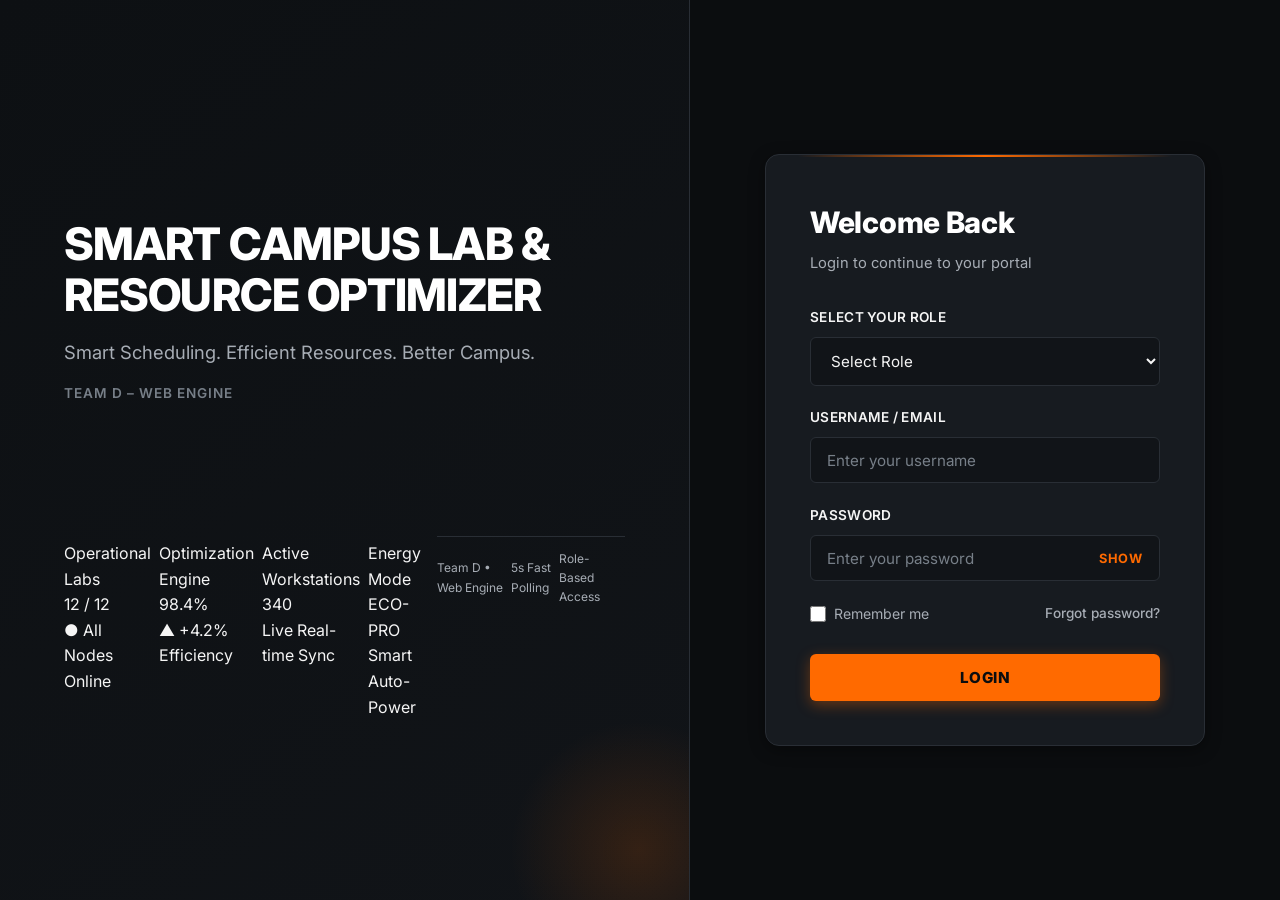
==== admin.html @ 427c8beb "Save smart campus lab project with fixed lab booking, time overlap interval logic, real-time live sy" ====
<!DOCTYPE html>
<html lang="en">
<head>
    <meta charset="UTF-8">
    <meta name="viewport" content="width=device-width, initial-scale=1.0">
    <title>Admin Dashboard - Smart Campus Lab & Resource Optimizer</title>
    <meta name="description" content="Centralized Administrator Portal for Campus Laboratory & Resource Management, Monitoring Engine Allocations, and Hardware Maintenance">
    <link rel="stylesheet" href="css/style.css">
    <link rel="stylesheet" href="css/admin.css">
</head>
<body class="admin-body">
    <div class="admin-layout">
        <!-- ==========================================
             ADMIN SIDEBAR (10 Sections)
             ========================================== -->
        <aside class="admin-sidebar" id="admin-sidebar">
            <div class="sidebar-brand">
                <div class="brand-wrapper">
                    <div class="brand-icon">⚡</div>
                    <div class="brand-text">
                        <h2>ADMIN PANEL</h2>
                        <p>Smart Campus Optimizer</p>
                    </div>
                </div>
                <button class="close-sidebar-btn" id="close-sidebar-btn" aria-label="Close Sidebar">&times;</button>
            </div>

            <div class="sidebar-nav-container">
                <div class="nav-category">Main Dashboard</div>
                <a href="#overview" class="admin-nav-item active" data-section="overview" id="nav-overview">
                    <span class="nav-icon">📊</span>
                    <span>Overview</span>
                </a>

                <div class="nav-category">Campus Infrastructure</div>
                <a href="#labs" class="admin-nav-item" data-section="labs" id="nav-labs">
                    <span class="nav-icon">🏢</span>
                    <span>Lab Management</span>
                </a>
                <a href="#resources" class="admin-nav-item" data-section="resources" id="nav-resources">
                    <span class="nav-icon">💻</span>
                    <span>Resource Management</span>
                </a>
                <a href="#maintenance" class="admin-nav-item" data-section="maintenance" id="nav-maintenance">
                    <span class="nav-icon">🛠️</span>
                    <span>Maintenance</span>
                    <span class="nav-badge" id="sidebar-mnt-badge">3</span>
                </a>

                <div class="nav-category">Operations & Monitoring</div>
                <a href="#bookings" class="admin-nav-item" data-section="bookings" id="nav-bookings">
                    <span class="nav-icon">📋</span>
                    <span>Booking Requests</span>
                    <span class="nav-badge" id="sidebar-req-badge">6</span>
                </a>
                <a href="#users" class="admin-nav-item" data-section="users" id="nav-users">
                    <span class="nav-icon">👥</span>
                    <span>Users</span>
                </a>

                <div class="nav-category">Analytics & System</div>
                <a href="#reports" class="admin-nav-item" data-section="reports" id="nav-reports">
                    <span class="nav-icon">📈</span>
                    <span>Reports</span>
                </a>
                <a href="#logs" class="admin-nav-item" data-section="logs" id="nav-logs">
                    <span class="nav-icon">📜</span>
                    <span>Activity Logs</span>
                </a>
                <a href="#settings" class="admin-nav-item" data-section="settings" id="nav-settings">
                    <span class="nav-icon">⚙️</span>
                    <span>Settings</span>
                </a>
            </div>

            <div class="sidebar-footer">
                <a href="#" class="admin-nav-item logout-item" id="admin-logout-btn">
                    <span class="nav-icon">🚪</span>
                    <span>Logout</span>
                </a>
            </div>
        </aside>

        <!-- ==========================================
             MAIN CONTENT WRAPPER
             ========================================== -->
        <div class="admin-main">
            <!-- Top Sticky Header -->
            <header class="admin-top-header">
                <div class="header-left-group">
                    <button class="mobile-menu-toggle" id="open-sidebar-btn" aria-label="Open Navigation">&#9776;</button>
                    <div class="header-title-box">
                        <h1 id="page-title">Overview</h1>
                        <p id="page-subtitle">Campus lab allocation, hardware health, and engine telemetry</p>
                    </div>
                </div>

                <div class="header-right-group">
                    <!-- Live Polling Indicator -->
                    <div class="live-status-pill" id="live-indicator" title="Dashboard automatically polls state every 5 seconds">
                        <span class="pulse-dot"></span>
                        <span id="live-text">Live Sync (5s)</span>
                    </div>

                    <!-- Notification Bell -->
                    <div class="notif-wrapper">
                        <button class="header-icon-btn" id="notif-btn" title="System Notifications">
                            🔔
                            <span class="notif-badge-count" id="notif-count">2</span>
                        </button>
                    </div>

                    <!-- Admin Profile Card -->
                    <div class="admin-user-profile">
                        <div class="profile-avatar">AD</div>
                        <div class="profile-meta">
                            <span class="admin-name">System Administrator</span>
                            <span class="admin-role-tag">Super Admin</span>
                        </div>
                    </div>
                </div>
            </header>

            <!-- Dashboard Content Container -->
            <main class="admin-content-body">

                <!-- ==========================================
                     SECTION 1: OVERVIEW
                     ========================================== -->
                <section id="overview" class="admin-section active">
                    <div class="section-hero">
                        <div>
                            <h2>System Command & Telemetry 👋</h2>
                            <p>Real-time campus laboratory capacity, scheduling engines, and maintenance status.</p>
                        </div>
                        <div class="hero-actions">
                            <button class="btn-admin btn-admin-secondary" id="refresh-overview-btn">🔄 Refresh Data</button>
                            <button class="btn-admin btn-admin-primary" id="btn-quick-log-ticket">+ Log Maintenance</button>
                        </div>
                    </div>

                    <!-- 8 KPI Cards Grid -->
                    <div class="kpi-cards-grid">
                        <div class="kpi-card kpi-total">
                            <div class="kpi-header">
                                <span class="kpi-title">Total Labs</span>
                                <div class="kpi-icon-bubble">🏢</div>
                            </div>
                            <div class="kpi-value-box">
                                <span class="kpi-value" id="kpi-total-labs">12</span>
                            </div>
                            <div class="kpi-subtext">Across 3 Academic Blocks</div>
                        </div>

                        <div class="kpi-card kpi-available">
                            <div class="kpi-header">
                                <span class="kpi-title">Available Labs</span>
                                <div class="kpi-icon-bubble" style="color: #059669; background: #ecfdf5;">✅</div>
                            </div>
                            <div class="kpi-value-box">
                                <span class="kpi-value" id="kpi-available-labs" style="color: #059669;">7</span>
                            </div>
                            <div class="kpi-subtext">Ready for Immediate Booking</div>
                        </div>

                        <div class="kpi-card kpi-busy">
                            <div class="kpi-header">
                                <span class="kpi-title">Busy / Full</span>
                                <div class="kpi-icon-bubble" style="color: #d97706; background: #fffbeb;">⏳</div>
                            </div>
                            <div class="kpi-value-box">
                                <span class="kpi-value" id="kpi-busy-labs" style="color: #d97706;">3</span>
                            </div>
                            <div class="kpi-subtext">Active Sessions Ongoing</div>
                        </div>

                        <div class="kpi-card kpi-maintenance">
                            <div class="kpi-header">
                                <span class="kpi-title">Maintenance Labs</span>
                                <div class="kpi-icon-bubble" style="color: #475569; background: #f1f5f9;">🛠️</div>
                            </div>
                            <div class="kpi-value-box">
                                <span class="kpi-value" id="kpi-maintenance-labs" style="color: #475569;">2</span>
                            </div>
                            <div class="kpi-subtext">Hardware / Network Servicing</div>
                        </div>

                        <div class="kpi-card kpi-pending">
                            <div class="kpi-header">
                                <span class="kpi-title">Pending Requests</span>
                                <div class="kpi-icon-bubble" style="color: #7c3aed; background: #f5f3ff;">📋</div>
                            </div>
                            <div class="kpi-value-box">
                                <span class="kpi-value" id="kpi-pending-reqs" style="color: #7c3aed;">2</span>
                            </div>
                            <div class="kpi-subtext">Queued in Team A OS Engine</div>
                        </div>

                        <div class="kpi-card kpi-active">
                            <div class="kpi-header">
                                <span class="kpi-title">Active Bookings</span>
                                <div class="kpi-icon-bubble" style="color: #0891b2; background: #ecfeff;">📅</div>
                            </div>
                            <div class="kpi-value-box">
                                <span class="kpi-value" id="kpi-active-bookings" style="color: #0891b2;">4</span>
                            </div>
                            <div class="kpi-subtext">Confirmed & Allocated Slots</div>
                        </div>

                        <div class="kpi-card kpi-resources">
                            <div class="kpi-header">
                                <span class="kpi-title">Total Resources</span>
                                <div class="kpi-icon-bubble" style="color: #4f46e5; background: #eef2ff;">💻</div>
                            </div>
                            <div class="kpi-value-box">
                                <span class="kpi-value" id="kpi-total-resources" style="color: #4f46e5;">445</span>
                            </div>
                            <div class="kpi-subtext">PCs, Projectors, Printers, Kits</div>
                        </div>

                        <div class="kpi-card kpi-tickets">
                            <div class="kpi-header">
                                <span class="kpi-title">Maintenance Tickets</span>
                                <div class="kpi-icon-bubble" style="color: #dc2626; background: #fef2f2;">⚠️</div>
                            </div>
                            <div class="kpi-value-box">
                                <span class="kpi-value" id="kpi-maintenance-reqs" style="color: #dc2626;">3</span>
                            </div>
                            <div class="kpi-subtext">Active Equipment Faults</div>
                        </div>
                    </div>

                    <!-- Engine Architecture Status Banner -->
                    <div class="engine-architecture-banner">
                        <div style="display: flex; justify-content: space-between; align-items: center; flex-wrap: wrap; gap: 0.5rem;">
                            <div>
                                <h3 style="font-size: 1.1rem; font-weight: 700;">Engine Integration & Modular Responsibilities</h3>
                                <p style="font-size: 0.82rem; color: #94a3b8;">Admin Panel monitors and orchestrates states. Core scheduling & storage are delegated to respective team engines.</p>
                            </div>
                            <span style="font-size: 0.75rem; background: rgba(34, 197, 94, 0.2); color: #4ade80; border: 1px solid rgba(74, 222, 128, 0.4); padding: 0.25rem 0.6rem; border-radius: 20px; font-weight: 600;">All Systems Operational</span>
                        </div>

                        <div class="engine-grid">
                            <div class="engine-item">
                                <h4><span class="engine-tag-a">●</span> TEAM A — OS Engine</h4>
                                <p>CPU-inspired scheduling, priority queues, mutex lab locking, preemption & conflict resolution.</p>
                            </div>
                            <div class="engine-item">
                                <h4><span class="engine-tag-b">●</span> TEAM B — DSA Engine</h4>
                                <p>Graph-based path recommendation, alternative lab routing, and load-balanced resource matching.</p>
                            </div>
                            <div class="engine-item">
                                <h4><span class="engine-tag-c">●</span> TEAM C — DBMS Engine</h4>
                                <p>Transactional ACID persistence, booking ledger, audit trails, and concurrency management.</p>
                            </div>
                            <div class="engine-item">
                                <h4><span class="engine-tag-d">●</span> TEAM D — Web Engine</h4>
                                <p>Admin, Faculty, Student, and Lab Assistant responsive dashboards with REST communication.</p>
                            </div>
                        </div>
                    </div>

                    <!-- Conflict Preemption Live Widget -->
                    <div class="conflict-highlight-card">
                        <div class="conflict-header">
                            <div>
                                <h4 style="font-size: 1.05rem; font-weight: 700; color: #1e1b4b;">⚡ Real-Time Priority Conflict & Preemption Monitor</h4>
                                <p style="font-size: 0.8rem; color: #64748b;">Demonstrating Team A OS Engine preemptive scheduling: Faculty requests supersede Student requests on slot collision.</p>
                            </div>
                            <span class="conflict-badge">TEAM A SCHEDULER RESULT</span>
                        </div>

                        <div class="conflict-comparison-grid">
                            <div class="conflict-slot-card faculty-slot">
                                <div style="display: flex; justify-content: space-between; align-items: center; margin-bottom: 0.4rem;">
                                    <strong style="color: #6b21a8; font-size: 0.9rem;">Faculty Request (REQ-102)</strong>
                                    <span class="priority-pill priority-high">⚡ HIGH PRIORITY</span>
                                </div>
                                <div style="font-size: 0.82rem; color: #334155;">
                                    <strong>User:</strong> Prof. Rajesh Kulkarni (IT Dept)<br>
                                    <strong>Target:</strong> LAB 204 (10:00 AM – 12:00 PM)<br>
                                    <strong>Purpose:</strong> Advanced Distributed Systems Lab Exam
                                </div>
                            </div>

                            <div class="conflict-vs">VS</div>

                            <div class="conflict-slot-card student-slot">
                                <div style="display: flex; justify-content: space-between; align-items: center; margin-bottom: 0.4rem;">
                                    <strong style="color: #0369a1; font-size: 0.9rem;">Student Request (REQ-101)</strong>
                                    <span class="priority-pill priority-normal">NORMAL PRIORITY</span>
                                </div>
                                <div style="font-size: 0.82rem; color: #334155;">
                                    <strong>User:</strong> Atharv Patil (Comp Eng)<br>
                                    <strong>Target:</strong> LAB 204 (10:00 AM – 12:00 PM)<br>
                                    <strong>Purpose:</strong> OS Kernel Simulation Practice
                                </div>
                            </div>
                        </div>

                        <div class="conflict-outcome-box">
                            <span>🛡️</span>
                            <div>
                                <strong>Scheduling Resolution:</strong> Faculty request <strong>Approved & Locked</strong> on LAB 204 by Team A. Student automatically routed to <strong>Alternative Lab (LAB 201)</strong> via Team B DSA recommendation.
                            </div>
                        </div>
                    </div>

                    <!-- Quick Lab Summary & Recent Logs Preview -->
                    <div style="display: grid; grid-template-columns: repeat(auto-fit, minmax(360px, 1fr)); gap: 1.5rem;">
                        <div class="admin-card" style="margin-bottom: 0;">
                            <div class="card-title-row">
                                <h3>🏢 Live Lab Status Quickview</h3>
                                <a href="#labs" class="btn-admin btn-admin-secondary btn-admin-sm" data-section="labs">View All Labs &rarr;</a>
                            </div>
                            <div class="admin-table-container">
                                <table class="admin-table" id="quick-labs-table">
                                    <thead>
                                        <tr>
                                            <th>Lab ID</th>
                                            <th>Location</th>
                                            <th>Capacity</th>
                                            <th>Status</th>
                                        </tr>
                                    </thead>
                                    <tbody id="quick-labs-tbody">
                                        <!-- Injected via JS -->
                                    </tbody>
                                </table>
                            </div>
                        </div>

                        <div class="admin-card" style="margin-bottom: 0;">
                            <div class="card-title-row">
                                <h3>📜 Recent Engine Activity</h3>
                                <a href="#logs" class="btn-admin btn-admin-secondary btn-admin-sm" data-section="logs">View Audit Log &rarr;</a>
                            </div>
                            <div class="activity-log-timeline" id="quick-activity-timeline">
                                <!-- Injected via JS -->
                            </div>
                        </div>
                    </div>
                </section>

                <!-- ==========================================
                     SECTION 2: LAB MANAGEMENT
                     ========================================== -->
                <section id="labs" class="admin-section">
                    <div class="section-hero">
                        <div>
                            <h2>Lab Management</h2>
                            <p>Inspect physical laboratory capacity, location specs, and toggle operational maintenance.</p>
                        </div>
                        <div class="hero-actions">
                            <button class="btn-admin btn-admin-secondary" id="toggle-labs-view-btn">Switch to Cards</button>
                        </div>
                    </div>

                    <!-- Toolbar / Search & Filter -->
                    <div class="admin-card">
                        <div class="admin-toolbar">
                            <div class="search-box-wrapper">
                                <span class="search-icon">🔍</span>
                                <input type="text" class="search-input" id="labs-search-input" placeholder="Search lab by ID, name, or location...">
                            </div>

                            <div class="filter-group" id="labs-status-filter-pills">
                                <button class="btn-filter-pill active" data-filter="all">All Labs</button>
                                <button class="btn-filter-pill" data-filter="Available">Available</button>
                                <button class="btn-filter-pill" data-filter="Busy">Busy</button>
                                <button class="btn-filter-pill" data-filter="Full">Full</button>
                                <button class="btn-filter-pill" data-filter="Faculty Reserved">Faculty Reserved</button>
                                <button class="btn-filter-pill" data-filter="Maintenance">Maintenance</button>
                            </div>
                        </div>

                        <!-- Table View -->
                        <div class="admin-table-container" id="labs-table-container">
                            <table class="admin-table">
                                <thead>
                                    <tr>
                                        <th>Lab ID</th>
                                        <th>Lab Name</th>
                                        <th>Location</th>
                                        <th>Capacity</th>
                                        <th>Status</th>
                                        <th>Resources</th>
                                        <th>Actions</th>
                                    </tr>
                                </thead>
                                <tbody id="labs-tbody">
                                    <!-- Injected via JS -->
                                </tbody>
                            </table>
                        </div>

                        <!-- Card View (Hidden by default) -->
                        <div class="lab-cards-grid" id="labs-card-grid" style="display: none;">
                            <!-- Injected via JS -->
                        </div>
                    </div>
                </section>

                <!-- ==========================================
                     SECTION 3: RESOURCE MANAGEMENT
                     ========================================== -->
                <section id="resources" class="admin-section">
                    <div class="section-hero">
                        <div>
                            <h2>Resource Management</h2>
                            <p>Granular inventory tracking of PCs, Projectors, Printers, and Network gear inside each laboratory.</p>
                        </div>
                    </div>

                    <div class="admin-card">
                        <div class="admin-toolbar">
                            <div class="search-box-wrapper">
                                <span class="search-icon">🔍</span>
                                <input type="text" class="search-input" id="resources-search-input" placeholder="Search resource ID, name, or specs...">
                            </div>

                            <div class="filter-group">
                                <select class="filter-select" id="resource-lab-select">
                                    <option value="all">Filter by Lab: All Labs</option>
                                    <option value="LAB 204" selected>LAB 204 (High Performance)</option>
                                    <option value="LAB 101">LAB 101 (Computer Lab 1)</option>
                                    <option value="LAB 102">LAB 102 (Computer Lab 2)</option>
                                    <option value="LAB 105">LAB 105 (Network & Security)</option>
                                    <option value="LAB 201">LAB 201 (Advanced Software)</option>
                                </select>

                                <select class="filter-select" id="resource-type-select">
                                    <option value="all">Type: All Types</option>
                                    <option value="PC">PC Workstations</option>
                                    <option value="Projector">Projectors</option>
                                    <option value="Printer">Printers</option>
                                    <option value="Other Equipment">Other Equipment</option>
                                </select>

                                <select class="filter-select" id="resource-status-select">
                                    <option value="all">Status: All Statuses</option>
                                    <option value="Available">Available</option>
                                    <option value="Occupied">Occupied</option>
                                    <option value="Maintenance">Maintenance</option>
                                    <option value="Reserved">Reserved</option>
                                </select>
                            </div>
                        </div>

                        <div class="admin-table-container">
                            <table class="admin-table">
                                <thead>
                                    <tr>
                                        <th>Resource ID</th>
                                        <th>Type</th>
                                        <th>Lab</th>
                                        <th>Status</th>
                                        <th>Specifications / Notes</th>
                                        <th>Last Updated</th>
                                        <th>Actions</th>
                                    </tr>
                                </thead>
                                <tbody id="resources-tbody">
                                    <!-- Injected via JS -->
                                </tbody>
                            </table>
                        </div>
                    </div>
                </section>

                <!-- ==========================================
                     SECTION 4: MAINTENANCE
                     ========================================== -->
                <section id="maintenance" class="admin-section">
                    <div class="section-hero">
                        <div>
                            <h2>Maintenance & Equipment Health</h2>
                            <p>Track reported equipment anomalies, schedule repairs, and log resolution audit notes.</p>
                        </div>
                        <div class="hero-actions">
                            <button class="btn-admin btn-admin-primary" id="btn-create-ticket-modal">+ Log Maintenance Ticket</button>
                        </div>
                    </div>

                    <div class="admin-card">
                        <div class="admin-toolbar">
                            <div class="filter-group" id="mnt-tab-pills">
                                <button class="btn-filter-pill active" data-tab="active">Under Maintenance</button>
                                <button class="btn-filter-pill" data-tab="completed">Completed History</button>
                                <button class="btn-filter-pill" data-tab="all">All Tickets</button>
                            </div>

                            <div class="search-box-wrapper">
                                <span class="search-icon">🔍</span>
                                <input type="text" class="search-input" id="mnt-search-input" placeholder="Search ticket ID, lab, or issue...">
                            </div>
                        </div>

                        <div class="admin-table-container">
                            <table class="admin-table">
                                <thead>
                                    <tr>
                                        <th>Ticket ID</th>
                                        <th>Target</th>
                                        <th>Lab</th>
                                        <th>Issue Description</th>
                                        <th>Priority</th>
                                        <th>Reported At</th>
                                        <th>Assigned To</th>
                                        <th>Status</th>
                                        <th>Actions</th>
                                    </tr>
                                </thead>
                                <tbody id="maintenance-tbody">
                                    <!-- Injected via JS -->
                                </tbody>
                            </table>
                        </div>
                    </div>
                </section>

                <!-- ==========================================
                     SECTION 5: BOOKING REQUESTS (MONITORING)
                     ========================================== -->
                <section id="bookings" class="admin-section">
                    <div class="section-hero">
                        <div>
                            <h2>Booking Requests Monitor</h2>
                            <p>Oversee faculty & student reservation queues and Team A OS Engine scheduling resolutions.</p>
                        </div>
                        <div style="background-color: #f1f5f9; padding: 0.4rem 0.85rem; border-radius: 8px; font-size: 0.78rem; color: #475569;">
                            ℹ️ <em>Admin monitors requests. Scheduling & priority algorithms are handled by Team A.</em>
                        </div>
                    </div>

                    <div class="admin-card">
                        <div class="admin-toolbar">
                            <div class="search-box-wrapper">
                                <span class="search-icon">🔍</span>
                                <input type="text" class="search-input" id="bookings-search-input" placeholder="Search request ID, user, or lab...">
                            </div>

                            <div class="filter-group">
                                <select class="filter-select" id="bookings-role-filter">
                                    <option value="all">All Roles</option>
                                    <option value="Faculty">Faculty Only (HIGH Priority)</option>
                                    <option value="Student">Student Only (NORMAL Priority)</option>
                                </select>

                                <select class="filter-select" id="bookings-status-filter">
                                    <option value="all">All Statuses</option>
                                    <option value="Approved">Approved</option>
                                    <option value="Pending">Pending</option>
                                    <option value="Alternative Suggested">Alternative Suggested</option>
                                    <option value="Rejected">Rejected</option>
                                </select>
                            </div>
                        </div>

                        <div class="admin-table-container">
                            <table class="admin-table">
                                <thead>
                                    <tr>
                                        <th>Request ID</th>
                                        <th>User</th>
                                        <th>Role</th>
                                        <th>Lab</th>
                                        <th>Date</th>
                                        <th>Time Slot</th>
                                        <th>Priority</th>
                                        <th>Status</th>
                                        <th>Engine Resolution</th>
                                        <th>Actions</th>
                                    </tr>
                                </thead>
                                <tbody id="bookings-tbody">
                                    <!-- Injected via JS -->
                                </tbody>
                            </table>
                        </div>
                    </div>
                </section>

                <!-- ==========================================
                     SECTION 6: USERS
                     ========================================== -->
                <section id="users" class="admin-section">
                    <div class="section-hero">
                        <div>
                            <h2>User Directory</h2>
                            <p>Registered students, faculty members, lab assistants, and system administrators.</p>
                        </div>
                    </div>

                    <div class="admin-card">
                        <div class="admin-toolbar">
                            <div class="search-box-wrapper">
                                <span class="search-icon">🔍</span>
                                <input type="text" class="search-input" id="users-search-input" placeholder="Search by name, User ID, or email...">
                            </div>

                            <div class="filter-group" id="user-role-filter-pills">
                                <button class="btn-filter-pill active" data-role="all">All Roles</button>
                                <button class="btn-filter-pill" data-role="Student">Students</button>
                                <button class="btn-filter-pill" data-role="Faculty">Faculty</button>
                                <button class="btn-filter-pill" data-role="Lab Assistant">Lab Assistants</button>
                                <button class="btn-filter-pill" data-role="Admin">Admins</button>
                            </div>
                        </div>

                        <div class="admin-table-container">
                            <table class="admin-table">
                                <thead>
                                    <tr>
                                        <th>User ID</th>
                                        <th>Name</th>
                                        <th>Email</th>
                                        <th>Role</th>
                                        <th>Department</th>
                                        <th>Status</th>
                                        <th>Last Login</th>
                                        <th>Actions</th>
                                    </tr>
                                </thead>
                                <tbody id="users-tbody">
                                    <!-- Injected via JS -->
                                </tbody>
                            </table>
                        </div>
                    </div>
                </section>

                <!-- ==========================================
                     SECTION 7: REPORTS
                     ========================================== -->
                <section id="reports" class="admin-section">
                    <div class="section-hero">
                        <div>
                            <h2>Reports & System Analytics</h2>
                            <p>Campus laboratory utilization, booking throughput, and hardware reliability metrics.</p>
                        </div>
                        <div class="hero-actions">
                            <button class="btn-admin btn-admin-secondary" id="btn-export-reports">📥 Export Report Data</button>
                        </div>
                    </div>

                    <!-- Utilization & Peak Load Grid -->
                    <div class="reports-grid">
                        <!-- Lab Utilization Bar Visuals (Pure CSS) -->
                        <div class="admin-card">
                            <div class="card-title-row">
                                <h3>📊 Lab Utilization Metrics</h3>
                                <span class="card-subtitle">Active Usage vs Total Capacity</span>
                            </div>
                            <div class="progress-bar-container" id="lab-utilization-bars">
                                <!-- Injected via JS -->
                            </div>
                        </div>

                        <!-- Peak Hours Distribution (Canvas 2D) -->
                        <div class="admin-card">
                            <div class="card-title-row">
                                <h3>⏰ Peak Booking Load Distribution</h3>
                                <span class="card-subtitle">Hourly Capacity Demand</span>
                            </div>
                            <div class="canvas-chart-box">
                                <canvas id="peakHoursCanvas" width="400" height="200"></canvas>
                            </div>
                        </div>
                    </div>

                    <!-- Secondary Reports Grid -->
                    <div class="reports-grid">
                        <!-- Faculty vs Student Requests (Pure CSS) -->
                        <div class="admin-card">
                            <div class="card-title-row">
                                <h3>👥 Faculty vs Student Demand</h3>
                                <span class="card-subtitle">Request Volume Ratio</span>
                            </div>
                            <div style="margin-top: 1rem;">
                                <div style="display: flex; justify-content: space-between; margin-bottom: 0.5rem; font-size: 0.88rem; font-weight: 700;">
                                    <span style="color: #7c3aed;">Faculty Requests: 42% (62)</span>
                                    <span style="color: #0284c7;">Student Requests: 58% (86)</span>
                                </div>
                                <div class="progress-track" style="height: 18px; display: flex;">
                                    <div style="width: 42%; background: linear-gradient(90deg, #8b5cf6, #7c3aed); border-radius: 6px 0 0 6px;" title="Faculty: 42%"></div>
                                    <div style="width: 58%; background: linear-gradient(90deg, #38bdf8, #0284c7); border-radius: 0 6px 6px 0;" title="Student: 58%"></div>
                                </div>
                                <div style="margin-top: 1.25rem; font-size: 0.8rem; color: #64748b; line-height: 1.5;">
                                    • Faculty requests reserve entire laboratories for exams and workshops.<br>
                                    • Student requests allocate individual workstation clusters or single seats.
                                </div>
                            </div>
                        </div>

                        <!-- Maintenance MTTR & Reliability -->
                        <div class="admin-card">
                            <div class="card-title-row">
                                <h3>🛠️ Maintenance & MTTR Statistics</h3>
                                <span class="card-subtitle">Mean Time To Repair</span>
                            </div>
                            <div style="display: grid; grid-template-columns: 1fr 1fr; gap: 1rem; margin-top: 0.75rem;">
                                <div style="background: #f8fafc; border: 1px solid var(--card-border); padding: 1rem; border-radius: 10px; text-align: center;">
                                    <div style="font-size: 1.8rem; font-weight: 800; color: #059669;">3.4 hrs</div>
                                    <div style="font-size: 0.75rem; color: #64748b; font-weight: 600;">Average MTTR</div>
                                </div>
                                <div style="background: #f8fafc; border: 1px solid var(--card-border); padding: 1rem; border-radius: 10px; text-align: center;">
                                    <div style="font-size: 1.8rem; font-weight: 800; color: #2563eb;">91.2%</div>
                                    <div style="font-size: 0.75rem; color: #64748b; font-weight: 600;">Resolution Rate</div>
                                </div>
                            </div>
                            <div style="margin-top: 1rem; font-size: 0.8rem; color: #64748b;">
                                Total tickets resolved this month: <strong>31 of 34</strong>
                            </div>
                        </div>
                    </div>
                </section>

                <!-- ==========================================
                     SECTION 8: ACTIVITY LOGS
                     ========================================== -->
                <section id="logs" class="admin-section">
                    <div class="section-hero">
                        <div>
                            <h2>System Activity & Engine Audit Logs</h2>
                            <p>Trace immutable transactions across Team A (OS Engine), Team B (DSA), Team C (DBMS), and Admin.</p>
                        </div>
                        <div class="hero-actions">
                            <button class="btn-admin btn-admin-secondary" id="btn-export-logs">📥 Export CSV</button>
                        </div>
                    </div>

                    <div class="admin-card">
                        <div class="admin-toolbar">
                            <div class="search-box-wrapper">
                                <span class="search-icon">🔍</span>
                                <input type="text" class="search-input" id="logs-search-input" placeholder="Search log by action, resource, or actor...">
                            </div>

                            <div class="filter-group">
                                <select class="filter-select" id="logs-module-filter">
                                    <option value="all">All Modules</option>
                                    <option value="OS Engine">Team A (OS Engine)</option>
                                    <option value="DSA Engine">Team B (DSA Engine)</option>
                                    <option value="DBMS">Team C (DBMS)</option>
                                    <option value="Admin">Admin Portal</option>
                                    <option value="Booking Engine">Booking Engine</option>
                                    <option value="Maintenance">Maintenance</option>
                                </select>
                            </div>
                        </div>

                        <div class="admin-table-container">
                            <table class="admin-table">
                                <thead>
                                    <tr>
                                        <th>Timestamp</th>
                                        <th>Actor</th>
                                        <th>Role / Module</th>
                                        <th>Action Description</th>
                                        <th>Target Resource</th>
                                        <th>Outcome</th>
                                    </tr>
                                </thead>
                                <tbody id="activity-logs-tbody">
                                    <!-- Injected via JS -->
                                </tbody>
                            </table>
                        </div>
                    </div>
                </section>

                <!-- ==========================================
                     SECTION 9: SETTINGS
                     ========================================== -->
                <section id="settings" class="admin-section">
                    <div class="section-hero">
                        <div>
                            <h2>Admin Dashboard Settings</h2>
                            <p>Configure polling frequency, engine parameters, and campus lab operating hours.</p>
                        </div>
                    </div>

                    <div class="reports-grid">
                        <div class="admin-card">
                            <div class="card-title-row">
                                <h3>⚙️ Telemetry & Polling Controls</h3>
                            </div>
                            <div class="form-field">
                                <label for="polling-interval-select">Live Refresh Polling Rate</label>
                                <select id="polling-interval-select">
                                    <option value="3000">3 Seconds (High Frequency)</option>
                                    <option value="5000" selected>5 Seconds (Recommended Demo)</option>
                                    <option value="10000">10 Seconds</option>
                                    <option value="0">Manual Only (Pause Polling)</option>
                                </select>
                            </div>
                            <div class="form-field">
                                <label>Notification Alerts</label>
                                <div style="display: flex; flex-direction: column; gap: 0.5rem; font-size: 0.85rem; color: #475569;">
                                    <label style="display: flex; align-items: center; gap: 0.5rem; font-weight: normal; cursor: pointer;">
                                        <input type="checkbox" id="pref-high-prio" checked> Alert on Faculty High-Priority Conflict
                                    </label>
                                    <label style="display: flex; align-items: center; gap: 0.5rem; font-weight: normal; cursor: pointer;">
                                        <input type="checkbox" id="pref-mnt" checked> Alert on New Hardware Fault Ticket
                                    </label>
                                </div>
                            </div>
                            <button class="btn-admin btn-admin-primary" id="btn-save-settings">Save Preferences</button>
                        </div>

                        <div class="admin-card">
                            <div class="card-title-row">
                                <h3>🔄 Database & Demo State Manager</h3>
                            </div>
                            <p style="font-size: 0.85rem; color: #64748b; margin-bottom: 1.25rem;">
                                Reset all mock database states, active maintenance flags, and allocations back to pristine initial demo values.
                            </p>
                            <button class="btn-admin btn-admin-danger" id="btn-reset-demo-db">Reset Database to Default</button>
                        </div>
                    </div>
                </section>
            </main>
        </div>
    </div>

    <!-- ==========================================
         MODALS & CONFIRMATION DIALOGS
         ========================================== -->

    <!-- Lab Maintenance Confirmation Modal -->
    <div class="admin-modal-overlay" id="lab-maintenance-modal">
        <div class="admin-modal-dialog">
            <div class="modal-header">
                <h3 id="lab-mnt-modal-title">Lab Maintenance Confirmation</h3>
                <button class="modal-close-btn" data-close="lab-maintenance-modal">&times;</button>
            </div>
            <div class="modal-body">
                <p id="lab-mnt-modal-desc" style="font-size: 0.9rem; color: #334155; margin-bottom: 1rem;">
                    Are you sure you want to change the status of this laboratory?
                </p>
                <div class="form-field" id="lab-mnt-reason-box">
                    <label for="lab-mnt-reason">Reason / Maintenance Notes</label>
                    <input type="text" id="lab-mnt-reason" placeholder="e.g. Network switch upgrade, hardware inspection...">
                </div>
            </div>
            <div class="modal-footer">
                <button class="btn-admin btn-admin-secondary" data-close="lab-maintenance-modal">Cancel</button>
                <button class="btn-admin btn-admin-danger" id="btn-confirm-lab-maintenance">Confirm Change</button>
            </div>
        </div>
    </div>

    <!-- Resource Maintenance Confirmation Modal -->
    <div class="admin-modal-overlay" id="resource-modal">
        <div class="admin-modal-dialog">
            <div class="modal-header">
                <h3 id="res-modal-title">Update Resource Status</h3>
                <button class="modal-close-btn" data-close="resource-modal">&times;</button>
            </div>
            <div class="modal-body">
                <div id="res-override-warning" style="display: none; background: #fff1f2; border: 1px solid #fecdd3; border-radius: 8px; padding: 0.75rem; margin-bottom: 1rem; color: #be123c; font-size: 0.82rem;">
                    ⚠️ <strong>Warning:</strong> This resource is currently active in a Faculty Reservation / Team A Allocation. Overriding its state will notify the scheduling engine.
                </div>
                <p id="res-modal-desc" style="font-size: 0.9rem; color: #334155; margin-bottom: 1rem;"></p>
                <div class="form-field">
                    <label for="res-modal-reason">Reason / Diagnostic Notes</label>
                    <input type="text" id="res-modal-reason" placeholder="e.g. Keyboard malfunctioning, monitor replaced...">
                </div>
            </div>
            <div class="modal-footer">
                <button class="btn-admin btn-admin-secondary" data-close="resource-modal">Cancel</button>
                <button class="btn-admin btn-admin-primary" id="btn-confirm-res-status">Save Status</button>
            </div>
        </div>
    </div>

    <!-- Complete Maintenance Ticket Modal -->
    <div class="admin-modal-overlay" id="resolve-ticket-modal">
        <div class="admin-modal-dialog">
            <div class="modal-header">
                <h3>Resolve Maintenance Ticket</h3>
                <button class="modal-close-btn" data-close="resolve-ticket-modal">&times;</button>
            </div>
            <div class="modal-body">
                <p id="resolve-ticket-desc" style="font-size: 0.9rem; color: #334155; margin-bottom: 1rem;">
                    Mark this ticket as completed and restore the target resource/lab to Available status.
                </p>
                <div class="form-field">
                    <label for="resolve-ticket-notes">Resolution Summary Notes</label>
                    <textarea id="resolve-ticket-notes" rows="3" placeholder="e.g. Replaced faulty RAM, tested 100% stable..."></textarea>
                </div>
            </div>
            <div class="modal-footer">
                <button class="btn-admin btn-admin-secondary" data-close="resolve-ticket-modal">Cancel</button>
                <button class="btn-admin btn-admin-success" id="btn-confirm-resolve-ticket">Mark Completed</button>
            </div>
        </div>
    </div>

    <!-- Create New Maintenance Ticket Modal -->
    <div class="admin-modal-overlay" id="create-ticket-modal">
        <div class="admin-modal-dialog">
            <div class="modal-header">
                <h3>Log New Maintenance Ticket</h3>
                <button class="modal-close-btn" data-close="create-ticket-modal">&times;</button>
            </div>
            <div class="modal-body">
                <form id="new-ticket-form">
                    <div class="form-field">
                        <label for="new-ticket-type">Target Type</label>
                        <select id="new-ticket-type">
                            <option value="Resource">Specific Resource / Workstation</option>
                            <option value="Lab">Entire Laboratory</option>
                        </select>
                    </div>
                    <div class="form-field">
                        <label for="new-ticket-lab">Laboratory</label>
                        <select id="new-ticket-lab">
                            <option value="LAB 101">LAB 101</option>
                            <option value="LAB 102">LAB 102</option>
                            <option value="LAB 103">LAB 103</option>
                            <option value="LAB 104">LAB 104</option>
                            <option value="LAB 105">LAB 105</option>
                            <option value="LAB 201">LAB 201</option>
                            <option value="LAB 204" selected>LAB 204</option>
                            <option value="LAB 301">LAB 301</option>
                        </select>
                    </div>
                    <div class="form-field">
                        <label for="new-ticket-target">Target ID (e.g. PC-04 or LAB 204)</label>
                        <input type="text" id="new-ticket-target" placeholder="e.g. PC-04" required>
                    </div>
                    <div class="form-field">
                        <label for="new-ticket-issue">Issue Description</label>
                        <textarea id="new-ticket-issue" rows="2" placeholder="Describe the fault or required servicing..." required></textarea>
                    </div>
                    <div class="form-field">
                        <label for="new-ticket-priority">Priority</label>
                        <select id="new-ticket-priority">
                            <option value="Low">Low</option>
                            <option value="Medium" selected>Medium</option>
                            <option value="High">High</option>
                        </select>
                    </div>
                </form>
            </div>
            <div class="modal-footer">
                <button class="btn-admin btn-admin-secondary" data-close="create-ticket-modal">Cancel</button>
                <button class="btn-admin btn-admin-primary" id="btn-submit-new-ticket">Create Ticket</button>
            </div>
        </div>
    </div>

    <!-- Generic Item Details Modal -->
    <div class="admin-modal-overlay" id="details-modal">
        <div class="admin-modal-dialog">
            <div class="modal-header">
                <h3 id="details-modal-title">Item Details</h3>
                <button class="modal-close-btn" data-close="details-modal">&times;</button>
            </div>
            <div class="modal-body" id="details-modal-body">
                <!-- Injected via JS -->
            </div>
            <div class="modal-footer">
                <button class="btn-admin btn-admin-secondary" data-close="details-modal">Close</button>
            </div>
        </div>
    </div>

    <!-- Toast Notification Container -->
    <div class="admin-toast-container" id="admin-toast-container"></div>

    <!-- Core Scripts -->
    <script src="js/api.js"></script>
    <script src="js/auth.js"></script>
    <script src="js/admin.js"></script>
</body>
</html>
---- css/style.css ----
/* ==========================================================================
   SMART CAMPUS LAB & RESOURCE OPTIMIZER - GLOBAL STYLES
   High-Performance Dark Theme (Black/Charcoal + High Contrast White + Bold Orange Accent)
   Inspired by Premium Performance Engineering
   ========================================================================== */

@import url('https://fonts.googleapis.com/css2?family=Inter:wght@400;500;600;700;800&display=swap');

:root {
    /* Exact Color System */
    --bg-primary: #0B0D0F;
    --bg-sidebar: #111418;
    --bg-card: #171B20;
    --bg-card-hover: #1D2228;
    --bg-input: #111418;

    --accent-primary: #FF6A00;
    --accent-hover: #FF7A1A;
    --accent-glow: rgba(255, 106, 0, 0.18);
    --accent-subtle: rgba(255, 106, 0, 0.08);

    --text-primary: #F5F5F5;
    --text-secondary: #A7ADB5;
    --text-muted: #777F88;

    --border-color: #292E35;
    --border-subtle: rgba(255, 255, 255, 0.06);

    /* Status System */
    --status-success: #22C55E;
    --status-danger: #EF4444;
    --status-info: #3B82F6;
    --status-warning: #F59E0B;
    --status-offline: #6B7280;

    /* Legacy Variable Compatibility */
    --primary-color: #FF6A00;
    --secondary-color: #171B20;
    --accent-color: #FF6A00;
    --background-color: #0B0D0F;
    --text-color: #F5F5F5;

    --shadow-card: 0 4px 16px rgba(0, 0, 0, 0.4);
    --shadow-hover: 0 8px 24px rgba(0, 0, 0, 0.5), 0 0 12px rgba(255, 106, 0, 0.12);
    --radius-sm: 6px;
    --radius-md: 10px;
    --radius-lg: 14px;
    --sidebar-width: 250px;
}

* {
    box-sizing: border-box;
    margin: 0;
    padding: 0;
}

body {
    font-family: 'Inter', system-ui, -apple-system, BlinkMacSystemFont, "Segoe UI", Roboto, sans-serif;
    line-height: 1.6;
    background-color: var(--bg-primary);
    color: var(--text-primary);
    background-image: radial-gradient(circle at top right, rgba(255, 106, 0, 0.07), transparent 45%);
    background-attachment: fixed;
    -webkit-font-smoothing: antialiased;
}

a {
    color: var(--accent-primary);
    text-decoration: none;
    transition: color 0.15s ease;
}

a:hover {
    color: var(--accent-hover);
    text-decoration: none;
}

/* ==========================================================================
   LOGIN PAGE
   ========================================================================== */
body.login-page {
    background-color: var(--bg-primary);
    min-height: 100vh;
    background-image: 
        radial-gradient(circle at 15% 20%, rgba(255, 106, 0, 0.12), transparent 35%),
        radial-gradient(circle at 85% 80%, rgba(255, 106, 0, 0.06), transparent 40%);
    background-attachment: fixed;
}

.login-container {
    display: flex;
    min-height: 100vh;
}

.login-left {
    flex: 1.1;
    background: linear-gradient(145deg, #0d1013 0%, #111418 100%);
    border-right: 1px solid var(--border-color);
    color: var(--text-primary);
    padding: 4rem;
    display: flex;
    flex-direction: column;
    justify-content: center;
    position: relative;
    overflow: hidden;
}

.login-left::after {
    content: '';
    position: absolute;
    bottom: -80px;
    right: -80px;
    width: 260px;
    height: 260px;
    background: radial-gradient(circle, rgba(255, 106, 0, 0.15), transparent 70%);
    border-radius: 50%;
    pointer-events: none;
}

.login-brand {
    position: relative;
    z-index: 2;
}

.brand-badge {
    display: inline-flex;
    align-items: center;
    gap: 0.5rem;
    padding: 0.35rem 0.85rem;
    background: rgba(255, 106, 0, 0.1);
    border: 1px solid rgba(255, 106, 0, 0.3);
    border-radius: 999px;
    font-size: 0.75rem;
    font-weight: 700;
    letter-spacing: 1px;
    text-transform: uppercase;
    color: var(--accent-primary);
    margin-bottom: 1.5rem;
}

.brand-badge::before {
    content: '●';
    font-size: 0.65rem;
}

.login-brand h1 {
    font-size: 2.8rem;
    font-weight: 800;
    line-height: 1.15;
    letter-spacing: -0.02em;
    color: #FFFFFF;
    margin-bottom: 1rem;
    text-transform: uppercase;
}

.login-brand h1 span {
    color: var(--accent-primary);
}

.tagline {
    font-size: 1.15rem;
    color: var(--text-secondary);
    margin-bottom: 1rem;
    font-weight: 400;
    max-width: 480px;
}

.team-subtitle {
    font-size: 0.85rem;
    font-weight: 600;
    letter-spacing: 1px;
    text-transform: uppercase;
    color: var(--text-muted);
}

.illustration-container {
    margin-top: 3.5rem;
    position: relative;
    height: 220px;
    display: flex;
    justify-content: flex-start;
    align-items: center;
}

/* Modern High-Performance Visual Element */
.css-illustration {
    position: relative;
    width: 280px;
    height: 160px;
    background: #171B20;
    border: 1px solid var(--border-color);
    border-radius: var(--radius-lg);
    box-shadow: 0 8px 30px rgba(0, 0, 0, 0.6);
    padding: 1.25rem;
    display: flex;
    flex-direction: column;
    justify-content: space-between;
}

.css-illustration::before {
    content: '';
    position: absolute;
    top: 0;
    left: 0;
    right: 0;
    height: 3px;
    background: linear-gradient(90deg, var(--accent-primary), transparent);
}

.tech-grid-display {
    display: grid;
    grid-template-columns: repeat(4, 1fr);
    gap: 8px;
    height: 60px;
}

.tech-grid-display span {
    background: #111418;
    border: 1px solid var(--border-color);
    border-radius: 4px;
    position: relative;
    overflow: hidden;
}

.tech-grid-display span:nth-child(2)::after,
.tech-grid-display span:nth-child(7)::after {
    content: '';
    position: absolute;
    inset: 0;
    background: var(--accent-primary);
    opacity: 0.75;
}

.tech-stats-row {
    display: flex;
    justify-content: space-between;
    align-items: center;
    padding-top: 0.75rem;
    border-top: 1px solid var(--border-color);
    font-size: 0.75rem;
    color: var(--text-secondary);
}

.tech-stats-row strong {
    color: var(--accent-primary);
    font-weight: 700;
}

.login-right {
    flex: 1;
    display: flex;
    justify-content: center;
    align-items: center;
    padding: 2.5rem;
    background-color: var(--bg-primary);
}

.login-card {
    background: var(--bg-card);
    border: 1px solid var(--border-color);
    padding: 2.75rem;
    border-radius: var(--radius-lg);
    box-shadow: var(--shadow-card);
    width: 100%;
    max-width: 440px;
    position: relative;
}

.login-card::before {
    content: '';
    position: absolute;
    top: 0;
    left: 2rem;
    right: 2rem;
    height: 2px;
    background: linear-gradient(90deg, transparent, var(--accent-primary), transparent);
}

.login-card h2 {
    color: #FFFFFF;
    font-size: 1.85rem;
    font-weight: 800;
    letter-spacing: -0.01em;
    margin-bottom: 0.35rem;
}

.login-card .subtitle {
    color: var(--text-secondary);
    margin-bottom: 2rem;
    font-size: 0.92rem;
}

/* Form Styles */
.form-group {
    margin-bottom: 1.35rem;
}

.form-group label {
    display: block;
    margin-bottom: 0.5rem;
    font-weight: 600;
    font-size: 0.85rem;
    letter-spacing: 0.3px;
    text-transform: uppercase;
    color: var(--text-primary);
}

.form-group input[type="text"],
.form-group input[type="password"],
.form-group input[type="date"],
.form-group input[type="time"],
.form-group select,
textarea {
    width: 100%;
    padding: 0.8rem 1rem;
    background-color: var(--bg-input);
    border: 1px solid var(--border-color);
    border-radius: var(--radius-sm);
    font-size: 0.95rem;
    color: var(--text-primary);
    font-family: inherit;
    transition: border-color 0.2s, box-shadow 0.2s, background-color 0.2s;
}

.form-group input::placeholder,
textarea::placeholder {
    color: var(--text-muted);
}

.form-group select option {
    background-color: var(--bg-sidebar);
    color: var(--text-primary);
    padding: 0.5rem;
}

.form-group input:focus,
.form-group select:focus,
textarea:focus {
    outline: none;
    border-color: var(--accent-primary);
    box-shadow: 0 0 0 3px var(--accent-glow);
    background-color: #15191E;
}

.password-input-wrapper {
    position: relative;
    display: flex;
    align-items: center;
}

.password-input-wrapper input {
    padding-right: 4.5rem;
}

.btn-icon {
    position: absolute;
    right: 0.5rem;
    background: transparent;
    border: none;
    color: var(--accent-primary);
    font-weight: 700;
    font-size: 0.8rem;
    letter-spacing: 0.5px;
    text-transform: uppercase;
    cursor: pointer;
    padding: 0.4rem 0.6rem;
    font-family: inherit;
    border-radius: 4px;
}

.btn-icon:hover {
    color: var(--accent-hover);
    background: rgba(255, 106, 0, 0.08);
}

.form-options {
    display: flex;
    justify-content: space-between;
    align-items: center;
    margin-bottom: 1.75rem;
    font-size: 0.88rem;
}

.checkbox-label {
    display: flex;
    align-items: center;
    gap: 0.5rem;
    cursor: pointer;
    color: var(--text-secondary);
}

.checkbox-label input[type="checkbox"] {
    accent-color: var(--accent-primary);
    width: 16px;
    height: 16px;
    cursor: pointer;
}

.forgot-password {
    font-size: 0.85rem;
    font-weight: 500;
    color: var(--text-secondary);
}

.forgot-password:hover {
    color: var(--accent-primary);
}

/* Primary Button (Bold Orange, Black Text) */
.btn-primary {
    width: 100%;
    padding: 0.9rem;
    background-color: var(--accent-primary);
    color: #0B0D0F;
    border: none;
    border-radius: var(--radius-sm);
    font-size: 0.95rem;
    font-weight: 800;
    letter-spacing: 0.5px;
    text-transform: uppercase;
    cursor: pointer;
    box-shadow: 0 4px 14px rgba(255, 106, 0, 0.35);
    transition: all 0.2s ease;
    font-family: inherit;
}

.btn-primary:hover:not(:disabled) {
    background-color: var(--accent-hover);
    transform: translateY(-2px);
    box-shadow: 0 6px 20px rgba(255, 106, 0, 0.45);
}

.btn-primary:active:not(:disabled) {
    transform: translateY(0);
}

.btn-primary:disabled {
    opacity: 0.5;
    cursor: not-allowed;
    box-shadow: none;
}

.alert {
    padding: 0.85rem 1.15rem;
    border-radius: var(--radius-sm);
    margin-bottom: 1.5rem;
    font-weight: 500;
    font-size: 0.9rem;
}

.alert-error {
    background-color: rgba(239, 68, 68, 0.12);
    color: #FCA5A5;
    border: 1px solid rgba(239, 68, 68, 0.3);
}

/* ==========================================================================
   DASHBOARD LAYOUT (STUDENT, FACULTY, LAB ASSISTANT, ADMIN)
   ========================================================================== */
.dashboard-body {
    background-color: var(--bg-primary);
    color: var(--text-primary);
    margin: 0;
    overflow: hidden;
}

.dashboard-layout {
    display: flex;
    height: 100vh;
}

/* Sidebar */
.sidebar {
    width: var(--sidebar-width);
    background-color: var(--bg-sidebar) !important;
    color: var(--text-primary);
    border-right: 1px solid var(--border-color);
    display: flex;
    flex-direction: column;
    transition: transform 0.3s ease;
    z-index: 1000;
}

.sidebar-header {
    padding: 1.75rem 1.5rem;
    background-color: rgba(0, 0, 0, 0.2);
    border-bottom: 1px solid var(--border-color);
    display: flex;
    justify-content: space-between;
    align-items: center;
}

.sidebar-header h2 {
    font-size: 1.05rem;
    font-weight: 800;
    letter-spacing: 0.5px;
    text-transform: uppercase;
    color: #FFFFFF;
    line-height: 1.25;
    display: flex;
    flex-direction: column;
}

.sidebar-header h2 span {
    color: var(--accent-primary);
}

.sidebar-nav {
    display: flex;
    flex-direction: column;
    padding: 1.25rem 0.5rem;
    gap: 0.3rem;
    flex: 1;
    overflow-y: auto;
}

.nav-link {
    color: var(--text-secondary);
    padding: 0.8rem 1.25rem;
    text-decoration: none;
    font-weight: 600;
    font-size: 0.9rem;
    border-radius: var(--radius-sm);
    transition: all 0.2s ease;
    border-left: 4px solid transparent;
    display: flex;
    align-items: center;
    gap: 0.75rem;
}

.nav-link:hover {
    background-color: var(--bg-card-hover);
    color: var(--accent-primary);
    transform: translateX(2px);
}

.nav-link.active {
    background-color: rgba(255, 106, 0, 0.12);
    color: #FFFFFF;
    border-left-color: var(--accent-primary);
    font-weight: 700;
}

.logout-link {
    margin-top: auto;
    color: #EF4444;
    border-top: 1px solid var(--border-color);
    padding-top: 1rem;
    border-radius: 0;
}

.logout-link:hover {
    background-color: rgba(239, 68, 68, 0.1);
    color: #F87171;
}

/* Main Content Area */
.main-content {
    flex: 1;
    display: flex;
    flex-direction: column;
    overflow: hidden;
    background-color: var(--bg-primary);
}

/* Dashboard Top Header */
.dashboard-header {
    background-color: var(--bg-sidebar);
    padding: 1rem 2rem;
    display: flex;
    justify-content: space-between;
    align-items: center;
    border-bottom: 1px solid var(--border-color);
    box-shadow: 0 2px 8px rgba(0, 0, 0, 0.3);
    z-index: 10;
}

.header-left {
    display: flex;
    align-items: center;
    gap: 1rem;
}

.header-left h1 {
    font-size: 1.25rem;
    font-weight: 800;
    letter-spacing: -0.01em;
    text-transform: uppercase;
    color: #FFFFFF;
    margin: 0;
}

.header-right {
    display: flex;
    align-items: center;
    gap: 1.5rem;
}

.notification-icon {
    font-size: 1.15rem;
    cursor: pointer;
    padding: 0.4rem;
    border-radius: 50%;
    color: var(--text-secondary);
    transition: color 0.15s;
}

.notification-icon:hover {
    color: var(--accent-primary);
}

.user-profile {
    display: flex;
    align-items: center;
    gap: 0.75rem;
}

.user-info {
    display: flex;
    flex-direction: column;
    text-align: right;
}

.user-name {
    font-weight: 700;
    font-size: 0.88rem;
    color: var(--text-primary);
}

.user-role {
    font-size: 0.75rem;
    font-weight: 600;
    color: var(--accent-primary);
    text-transform: uppercase;
    letter-spacing: 0.5px;
}

.profile-icon {
    width: 36px;
    height: 36px;
    background-color: #171B20;
    border: 1px solid var(--border-color);
    color: var(--accent-primary);
    border-radius: 50%;
    display: flex;
    justify-content: center;
    align-items: center;
    font-size: 1.1rem;
}

/* Scrollable Content Container */
.content-area {
    flex: 1;
    padding: 2rem;
    overflow-y: auto;
    background-color: var(--bg-primary);
    margin: 0;
    max-width: none;
}

.dashboard-section {
    display: none;
    animation: fadeIn 0.2s ease-out;
}

.dashboard-section.active {
    display: block;
}

@keyframes fadeIn {
    from { opacity: 0; transform: translateY(6px); }
    to { opacity: 1; transform: translateY(0); }
}

/* Section Header / Hero */
.section-header {
    margin-bottom: 2rem;
    padding-bottom: 1rem;
    border-bottom: 1px solid var(--border-color);
    position: relative;
}

.section-header::after {
    content: '';
    position: absolute;
    bottom: -1px;
    left: 0;
    width: 60px;
    height: 2px;
    background-color: var(--accent-primary);
}

.section-header h2 {
    font-size: 1.6rem;
    font-weight: 800;
    letter-spacing: -0.01em;
    text-transform: uppercase;
    color: #FFFFFF;
    margin-bottom: 0.35rem;
}

.section-header p {
    color: var(--text-secondary);
    font-size: 0.95rem;
}

/* ==========================================================================
   KPI CARDS
   ========================================================================== */
.kpi-grid {
    display: grid;
    grid-template-columns: repeat(auto-fit, minmax(220px, 1fr));
    gap: 1.25rem;
    margin-bottom: 2rem;
}

.kpi-card {
    background: var(--bg-card);
    border: 1px solid var(--border-color);
    padding: 1.5rem;
    border-radius: var(--radius-md);
    box-shadow: var(--shadow-card);
    display: flex;
    flex-direction: column;
    justify-content: space-between;
    transition: all 0.2s ease;
    position: relative;
    overflow: hidden;
}

.kpi-card:hover {
    background: var(--bg-card-hover);
    border-color: rgba(255, 106, 0, 0.4);
    transform: translateY(-2px);
    box-shadow: var(--shadow-hover);
}

.kpi-card::before {
    content: '';
    position: absolute;
    top: 0;
    left: 0;
    width: 4px;
    height: 100%;
    background-color: var(--accent-primary);
}

.kpi-title {
    font-size: 0.8rem;
    font-weight: 700;
    text-transform: uppercase;
    letter-spacing: 0.5px;
    color: var(--text-secondary);
    margin-bottom: 0.5rem;
}

.kpi-value {
    font-size: 2.4rem;
    font-weight: 800;
    color: #FFFFFF;
    line-height: 1;
}

/* General Panels */
.panel {
    background: var(--bg-card);
    border: 1px solid var(--border-color);
    border-radius: var(--radius-md);
    padding: 1.75rem;
    box-shadow: var(--shadow-card);
    margin-bottom: 1.75rem;
    position: relative;
}

.panel:hover {
    border-color: rgba(255, 106, 0, 0.25);
}

.panel h3 {
    margin-bottom: 1.25rem;
    color: #FFFFFF;
    font-size: 1.15rem;
    font-weight: 800;
    text-transform: uppercase;
    letter-spacing: 0.3px;
    display: flex;
    align-items: center;
    gap: 0.5rem;
}

/* ==========================================================================
   TABLES
   ========================================================================== */
.table-responsive {
    overflow-x: auto;
    border-radius: var(--radius-sm);
}

table {
    width: 100%;
    border-collapse: collapse;
    background: var(--bg-card);
}

th, td {
    padding: 1rem 1.25rem;
    text-align: left;
    border-bottom: 1px solid var(--border-color);
}

th {
    background-color: var(--bg-sidebar);
    font-weight: 700;
    font-size: 0.8rem;
    letter-spacing: 0.5px;
    text-transform: uppercase;
    color: var(--text-primary);
}

td {
    color: var(--text-primary);
    font-size: 0.92rem;
}

tbody tr {
    transition: background-color 0.15s ease;
}

tbody tr:hover {
    background-color: var(--bg-card-hover);
}

tbody tr:last-child td {
    border-bottom: none;
}

/* ==========================================================================
   STATUS BADGES
   ========================================================================== */
.status-badge {
    padding: 0.25rem 0.75rem;
    border-radius: 999px;
    font-size: 0.8rem;
    font-weight: 700;
    letter-spacing: 0.3px;
    text-transform: uppercase;
    display: inline-flex;
    align-items: center;
    gap: 0.4rem;
    white-space: nowrap;
}

.status-badge::before {
    content: '●';
    font-size: 0.7rem;
}

.status-available,
.status-confirmed,
.status-allocated,
.status-approved {
    background: rgba(34, 197, 94, 0.12);
    color: var(--status-success);
    border: 1px solid rgba(34, 197, 94, 0.3);
}

.status-pending,
.status-scheduling {
    background: rgba(245, 158, 11, 0.12);
    color: var(--status-warning);
    border: 1px solid rgba(245, 158, 11, 0.3);
}

.status-busy,
.status-full,
.status-rejected {
    background: rgba(239, 68, 68, 0.12);
    color: var(--status-danger);
    border: 1px solid rgba(239, 68, 68, 0.3);
}

.status-maintenance {
    background: rgba(245, 158, 11, 0.12);
    color: var(--status-warning);
    border: 1px solid rgba(245, 158, 11, 0.3);
}

.status-reserved,
.status-faculty-reserved {
    background: rgba(59, 130, 246, 0.15);
    color: var(--status-info);
    border: 1px solid rgba(59, 130, 246, 0.4);
    font-weight: 800;
}

.status-cancelled,
.status-offline {
    background: rgba(107, 114, 128, 0.15);
    color: var(--status-offline);
    border: 1px solid rgba(107, 114, 128, 0.3);
}

/* ==========================================================================
   LAB CARDS GRID (Student / Faculty)
   ========================================================================== */
.filter-bar {
    display: flex;
    gap: 0.6rem;
    margin-bottom: 1.5rem;
    flex-wrap: wrap;
}

.filter-btn {
    padding: 0.5rem 1rem;
    background: var(--bg-card);
    border: 1px solid var(--border-color);
    border-radius: var(--radius-sm);
    cursor: pointer;
    font-weight: 700;
    font-size: 0.82rem;
    letter-spacing: 0.5px;
    text-transform: uppercase;
    color: var(--text-secondary);
    transition: all 0.2s ease;
}

.filter-btn:hover {
    background: var(--bg-card-hover);
    color: #FFFFFF;
    border-color: rgba(255, 106, 0, 0.4);
}

.filter-btn.active {
    background: var(--accent-primary);
    color: #0B0D0F;
    border-color: var(--accent-primary);
}

.lab-grid {
    display: grid;
    grid-template-columns: repeat(auto-fill, minmax(290px, 1fr));
    gap: 1.5rem;
}

.lab-card {
    background: var(--bg-card);
    border: 1px solid var(--border-color);
    border-radius: var(--radius-md);
    padding: 1.5rem;
    box-shadow: var(--shadow-card);
    border-top: 4px solid var(--border-color);
    display: flex;
    flex-direction: column;
    transition: all 0.2s ease;
}

.lab-card:hover {
    background: var(--bg-card-hover);
    transform: translateY(-2px);
    box-shadow: var(--shadow-hover);
}

.lab-card.available { border-top-color: var(--status-success); }
.lab-card.busy { border-top-color: var(--status-danger); }
.lab-card.full { border-top-color: var(--status-danger); }
.lab-card.maintenance { border-top-color: var(--status-warning); }
.lab-card.faculty-reserved { border-top-color: var(--status-info); }

.lab-card h3 {
    margin-bottom: 1rem;
    font-size: 1.15rem;
    font-weight: 800;
    color: #FFFFFF;
    display: flex;
    justify-content: space-between;
    align-items: center;
}

.lab-status {
    font-size: 0.75rem;
    padding: 0.2rem 0.55rem;
    border-radius: 4px;
    font-weight: 700;
    letter-spacing: 0.5px;
    text-transform: uppercase;
}

.available .lab-status { background: rgba(34, 197, 94, 0.15); color: var(--status-success); }
.busy .lab-status { background: rgba(239, 68, 68, 0.15); color: var(--status-danger); }
.full .lab-status { background: rgba(239, 68, 68, 0.15); color: var(--status-danger); }
.maintenance .lab-status { background: rgba(245, 158, 11, 0.15); color: var(--status-warning); }
.faculty-reserved .lab-status { background: rgba(59, 130, 246, 0.2); color: var(--status-info); }

.lab-stats {
    display: grid;
    grid-template-columns: 1fr 1fr;
    gap: 0.5rem;
    margin-bottom: 1.25rem;
    font-size: 0.88rem;
    color: var(--text-secondary);
}

.lab-stats div span {
    font-weight: 700;
    color: #FFFFFF;
}

.util-bar {
    height: 6px;
    background: #111418;
    border-radius: 3px;
    margin-bottom: 1.5rem;
    overflow: hidden;
}

.util-fill {
    height: 100%;
    background: var(--accent-primary);
}

.available .util-fill { background: var(--status-success); }
.busy .util-fill { background: var(--status-danger); }
.full .util-fill { background: var(--status-danger); }
.faculty-reserved .util-fill { background: var(--status-info); }

/* Forms & Panels */
.form-grid {
    display: grid;
    grid-template-columns: 1fr 1fr;
    gap: 1.5rem;
}

.full-width {
    grid-column: 1 / -1;
}

.suggested-panel {
    background: rgba(59, 130, 246, 0.08);
    border: 1px solid rgba(59, 130, 246, 0.3);
    border-left: 4px solid var(--status-info);
    border-radius: var(--radius-sm);
    padding: 1.25rem;
    margin-bottom: 1.5rem;
}

.suggested-panel h4 {
    color: #93C5FD;
    margin-bottom: 0.5rem;
    font-weight: 700;
    text-transform: uppercase;
    letter-spacing: 0.5px;
}

.suggested-panel small {
    color: var(--text-secondary);
    display: block;
    margin-top: 0.5rem;
}

/* Status Tracker */
.status-tracker {
    display: flex;
    flex-direction: column;
}

.status-step {
    display: flex;
    gap: 1.25rem;
    position: relative;
    padding-bottom: 1.75rem;
}

.status-step:not(:last-child)::before {
    content: '';
    position: absolute;
    left: 7px;
    top: 24px;
    bottom: 0;
    width: 2px;
    background: var(--border-color);
}

.step-icon {
    width: 16px;
    height: 16px;
    border-radius: 50%;
    border: 2px solid var(--border-color);
    background: var(--bg-card);
    margin-top: 4px;
    position: relative;
    z-index: 2;
}

.completed .step-icon {
    background: var(--status-success);
    border-color: var(--status-success);
    box-shadow: 0 0 8px rgba(34, 197, 94, 0.4);
}

.active .step-icon {
    background: var(--accent-primary);
    border-color: var(--accent-primary);
    box-shadow: 0 0 10px rgba(255, 106, 0, 0.5);
}

.step-content h4 {
    margin-bottom: 0.25rem;
    color: #FFFFFF;
    font-size: 0.95rem;
    font-weight: 700;
}

.step-content p {
    font-size: 0.85rem;
    color: var(--text-secondary);
}

/* Capacity Info Card */
.capacity-info-card {
    display: flex;
    justify-content: space-between;
    background: var(--bg-input);
    border: 1px solid var(--border-color);
    border-radius: var(--radius-sm);
    padding: 1.25rem 1.5rem;
    margin-top: 1.5rem;
}

.capacity-info-card.hidden {
    display: none;
}

.info-label {
    font-size: 0.75rem;
    color: var(--text-muted);
    text-transform: uppercase;
    font-weight: 700;
    letter-spacing: 0.5px;
    margin-bottom: 0.25rem;
}

.info-value {
    font-size: 1.1rem;
    font-weight: 800;
    color: #FFFFFF;
}

/* Toasts */
.toast {
    position: fixed;
    bottom: 2rem;
    right: 2rem;
    padding: 1rem 1.5rem;
    border-radius: var(--radius-sm);
    background: var(--bg-card);
    color: #FFFFFF;
    font-weight: 600;
    box-shadow: 0 8px 24px rgba(0, 0, 0, 0.7);
    border: 1px solid var(--border-color);
    border-left: 4px solid var(--accent-primary);
    z-index: 9999;
    transform: translateY(100px);
    opacity: 0;
    transition: transform 0.3s, opacity 0.3s;
}

.toast.show {
    transform: translateY(0);
    opacity: 1;
}

.toast.success { border-left-color: var(--status-success); }
.toast.error { border-left-color: var(--status-danger); }
.toast.info { border-left-color: var(--accent-primary); }

.inline-error {
    display: block;
    color: var(--status-danger);
    font-size: 0.85rem;
    margin-top: 0.35rem;
    font-weight: 600;
}

.inline-error.hidden {
    display: none;
}

/* Mobile Responsive Adjustments */
.d-mobile {
    display: none;
}

.hamburger, .close-sidebar {
    background: none;
    border: none;
    font-size: 1.5rem;
    cursor: pointer;
    color: #FFFFFF;
}

@media (max-width: 768px) {
    .d-mobile { display: block; }
    
    .login-container {
        flex-direction: column;
    }
    
    .login-left {
        padding: 2.5rem 1.5rem;
    }
    
    .illustration-container {
        display: none;
    }
    
    .login-right {
        padding: 1.5rem 1rem;
    }
    
    .login-card {
        padding: 2rem 1.5rem;
    }
    
    .sidebar {
        position: fixed;
        left: 0;
        top: 0;
        bottom: 0;
        transform: translateX(-100%);
    }
    
    .sidebar.open {
        transform: translateX(0);
    }
    
    .form-grid {
        grid-template-columns: 1fr;
    }
    
    .kpi-grid {
        grid-template-columns: 1fr 1fr;
    }

    .capacity-info-card {
        flex-direction: column;
        gap: 1rem;
    }
}

@media (max-width: 480px) {
    .kpi-grid {
        grid-template-columns: 1fr;
    }
}
---- css/admin.css ----
/* ==========================================================================
   ADMIN PANEL STYLES - SMART CAMPUS LAB & RESOURCE OPTIMIZER
   High-Performance Dark Theme (Black/Charcoal + High Contrast White + Bold Orange Accent)
   ========================================================================== */

:root {
    --admin-bg: #0B0D0F;
    --admin-sidebar-bg: #111418;
    --admin-sidebar-hover: #1D2228;
    --admin-sidebar-active: rgba(255, 106, 0, 0.14);
    --admin-sidebar-text: #A7ADB5;
    --admin-sidebar-text-active: #FFFFFF;
    
    --card-bg: #171B20;
    --card-bg-hover: #1D2228;
    --card-border: #292E35;
    --card-shadow: 0 4px 16px rgba(0, 0, 0, 0.4);
    --card-shadow-hover: 0 8px 24px rgba(0, 0, 0, 0.5), 0 0 12px rgba(255, 106, 0, 0.12);
    
    --text-primary: #F5F5F5;
    --text-secondary: #A7ADB5;
    --text-muted: #777F88;
    
    --primary-blue: #FF6A00;
    --primary-blue-hover: #FF7A1A;
    --primary-blue-light: rgba(255, 106, 0, 0.12);
    
    --status-available-bg: rgba(34, 197, 94, 0.12);
    --status-available-text: #22C55E;
    --status-available-border: rgba(34, 197, 94, 0.35);
    
    --status-busy-bg: rgba(239, 68, 68, 0.12);
    --status-busy-text: #EF4444;
    --status-busy-border: rgba(239, 68, 68, 0.35);
    
    --status-full-bg: rgba(239, 68, 68, 0.12);
    --status-full-text: #EF4444;
    --status-full-border: rgba(239, 68, 68, 0.35);
    
    --status-maintenance-bg: rgba(245, 158, 11, 0.12);
    --status-maintenance-text: #F59E0B;
    --status-maintenance-border: rgba(245, 158, 11, 0.35);
    
    --status-reserved-bg: rgba(59, 130, 246, 0.15);
    --status-reserved-text: #3B82F6;
    --status-reserved-border: rgba(59, 130, 246, 0.4);

    --priority-high-bg: rgba(239, 68, 68, 0.15);
    --priority-high-text: #EF4444;
    --priority-high-border: rgba(239, 68, 68, 0.35);

    --priority-normal-bg: rgba(59, 130, 246, 0.12);
    --priority-normal-text: #3B82F6;
    --priority-normal-border: rgba(59, 130, 246, 0.35);
}

* {
    box-sizing: border-box;
    margin: 0;
    padding: 0;
}

body.admin-body {
    font-family: 'Inter', system-ui, -apple-system, BlinkMacSystemFont, "Segoe UI", Roboto, sans-serif;
    background-color: var(--admin-bg);
    color: var(--text-primary);
    line-height: 1.5;
    overflow-x: hidden;
    background-image: radial-gradient(circle at top right, rgba(255, 106, 0, 0.07), transparent 45%);
    background-attachment: fixed;
}

/* ==========================================================================
   LAYOUT STRUCTURE
   ========================================================================== */
.admin-layout {
    display: flex;
    min-height: 100vh;
    width: 100%;
}

/* ==========================================================================
   SIDEBAR
   ========================================================================== */
.admin-sidebar {
    width: 260px;
    background-color: var(--admin-sidebar-bg);
    color: var(--admin-sidebar-text);
    display: flex;
    flex-direction: column;
    position: fixed;
    top: 0;
    bottom: 0;
    left: 0;
    z-index: 1000;
    transition: transform 0.3s cubic-bezier(0.4, 0, 0.2, 1);
    border-right: 1px solid var(--card-border);
    box-shadow: 2px 0 12px rgba(0,0,0,0.4);
}

.sidebar-brand {
    padding: 1.5rem 1.25rem;
    border-bottom: 1px solid var(--card-border);
    background: rgba(0, 0, 0, 0.25);
    display: flex;
    align-items: center;
    justify-content: space-between;
}

.brand-wrapper {
    display: flex;
    align-items: center;
    gap: 0.75rem;
}

.brand-icon {
    width: 38px;
    height: 38px;
    background: #171B20;
    border: 1px solid var(--card-border);
    border-radius: 8px;
    display: flex;
    align-items: center;
    justify-content: center;
    font-size: 1.2rem;
    color: #FF6A00;
}

.brand-text h2 {
    font-size: 1.05rem;
    font-weight: 800;
    letter-spacing: 0.5px;
    color: #ffffff;
    line-height: 1.2;
    text-transform: uppercase;
}

.brand-text p {
    font-size: 0.72rem;
    color: var(--text-muted);
    text-transform: uppercase;
    letter-spacing: 0.5px;
    font-weight: 600;
}

.close-sidebar-btn {
    display: none;
    background: transparent;
    border: none;
    color: var(--text-secondary);
    font-size: 1.5rem;
    cursor: pointer;
}

.close-sidebar-btn:hover {
    color: #FFFFFF;
}

.sidebar-nav-container {
    flex: 1;
    overflow-y: auto;
    padding: 1rem 0.5rem;
    display: flex;
    flex-direction: column;
    gap: 0.25rem;
}

.nav-category {
    font-size: 0.7rem;
    text-transform: uppercase;
    letter-spacing: 1px;
    font-weight: 700;
    color: var(--text-muted);
    padding: 0.75rem 0.75rem 0.35rem 0.75rem;
    margin-top: 0.25rem;
}

.admin-nav-item {
    display: flex;
    align-items: center;
    gap: 0.85rem;
    padding: 0.7rem 0.85rem;
    border-radius: 6px;
    color: var(--admin-sidebar-text);
    text-decoration: none;
    font-size: 0.88rem;
    font-weight: 600;
    transition: all 0.2s ease;
    cursor: pointer;
    border-left: 4px solid transparent;
}

.admin-nav-item:hover {
    background-color: var(--admin-sidebar-hover);
    color: #FF6A00;
    transform: translateX(2px);
}

.admin-nav-item.active {
    background-color: var(--admin-sidebar-active);
    color: #ffffff;
    border-left-color: #FF6A00;
    font-weight: 700;
}

.nav-icon {
    font-size: 1.1rem;
    width: 22px;
    text-align: center;
    display: inline-block;
}

.nav-badge {
    margin-left: auto;
    background-color: #EF4444;
    color: white;
    font-size: 0.7rem;
    font-weight: 700;
    padding: 0.15rem 0.5rem;
    border-radius: 12px;
}

.sidebar-footer {
    padding: 1rem 0.75rem;
    border-top: 1px solid var(--card-border);
}

.admin-nav-item.logout-item {
    color: #EF4444;
    background: rgba(239, 68, 68, 0.08);
    border: 1px solid rgba(239, 68, 68, 0.25);
}

.admin-nav-item.logout-item:hover {
    background-color: rgba(239, 68, 68, 0.18);
    color: #FCA5A5;
}

/* ==========================================================================
   MAIN CONTENT AREA
   ========================================================================== */
.admin-main {
    flex: 1;
    margin-left: 260px;
    display: flex;
    flex-direction: column;
    min-height: 100vh;
    background-color: var(--admin-bg);
}

/* Top Header */
.admin-top-header {
    height: 70px;
    background-color: var(--admin-sidebar-bg);
    border-bottom: 1px solid var(--card-border);
    display: flex;
    align-items: center;
    justify-content: space-between;
    padding: 0 2rem;
    position: sticky;
    top: 0;
    z-index: 500;
    box-shadow: 0 2px 8px rgba(0, 0, 0, 0.4);
}

.header-left-group {
    display: flex;
    align-items: center;
    gap: 1rem;
}

.mobile-menu-toggle {
    display: none;
    background: var(--card-bg);
    border: 1px solid var(--card-border);
    font-size: 1.25rem;
    color: var(--text-primary);
    cursor: pointer;
    padding: 0.35rem 0.65rem;
    border-radius: 6px;
}

.header-title-box h1 {
    font-size: 1.25rem;
    font-weight: 800;
    color: #FFFFFF;
    text-transform: uppercase;
    letter-spacing: 0.5px;
}

.header-title-box p {
    font-size: 0.78rem;
    color: var(--text-muted);
}

.header-right-group {
    display: flex;
    align-items: center;
    gap: 1.25rem;
}

/* Live Telemetry Indicator */
.live-status-pill {
    display: flex;
    align-items: center;
    gap: 0.45rem;
    background-color: rgba(34, 197, 94, 0.1);
    border: 1px solid rgba(34, 197, 94, 0.3);
    color: #22C55E;
    padding: 0.3rem 0.75rem;
    border-radius: 20px;
    font-size: 0.75rem;
    font-weight: 700;
    text-transform: uppercase;
    letter-spacing: 0.5px;
}

.pulse-dot {
    width: 7px;
    height: 7px;
    background-color: #22C55E;
    border-radius: 50%;
    animation: pulse 1.8s infinite cubic-bezier(0.66, 0, 0, 1);
}

@keyframes pulse {
    0% { transform: scale(0.95); box-shadow: 0 0 0 0 rgba(34, 197, 94, 0.7); }
    70% { transform: scale(1); box-shadow: 0 0 0 6px rgba(34, 197, 94, 0); }
    100% { transform: scale(0.95); box-shadow: 0 0 0 0 rgba(34, 197, 94, 0); }
}

.notif-wrapper {
    position: relative;
}

.header-icon-btn {
    width: 38px;
    height: 38px;
    border-radius: 8px;
    border: 1px solid var(--card-border);
    background-color: var(--card-bg);
    color: var(--text-primary);
    display: flex;
    align-items: center;
    justify-content: center;
    cursor: pointer;
    font-size: 1.1rem;
    transition: all 0.2s;
    position: relative;
}

.header-icon-btn:hover {
    background-color: var(--card-bg-hover);
    color: #FF6A00;
}

.notif-badge-count {
    position: absolute;
    top: -4px;
    right: -4px;
    background-color: #EF4444;
    color: #ffffff;
    font-size: 0.65rem;
    font-weight: 700;
    border-radius: 10px;
    padding: 0.1rem 0.35rem;
    border: 2px solid var(--bg-sidebar);
}

/* Admin Profile Box */
.admin-user-profile {
    display: flex;
    align-items: center;
    gap: 0.75rem;
    padding: 0.35rem 0.75rem;
    border-radius: 999px;
    border: 1px solid var(--card-border);
    background-color: var(--card-bg);
}

.profile-avatar {
    width: 30px;
    height: 30px;
    background: #111418;
    border: 1px solid var(--card-border);
    color: #FF6A00;
    border-radius: 50%;
    display: flex;
    align-items: center;
    justify-content: center;
    font-weight: 800;
    font-size: 0.85rem;
}

.profile-meta .admin-name {
    font-size: 0.82rem;
    font-weight: 700;
    color: #FFFFFF;
    line-height: 1.2;
}

.profile-meta .admin-role-tag {
    font-size: 0.7rem;
    font-weight: 700;
    color: #FF6A00;
    text-transform: uppercase;
    letter-spacing: 0.5px;
}

/* ==========================================================================
   CONTENT SECTIONS & PANELS
   ========================================================================== */
.admin-content-body {
    padding: 2rem 2.25rem 3.5rem;
    flex: 1;
}

.admin-section {
    display: none;
    animation: fadeIn 0.2s ease-out;
}

.admin-section.active {
    display: block;
}

@keyframes fadeIn {
    from { opacity: 0; transform: translateY(6px); }
    to { opacity: 1; transform: translateY(0); }
}

.section-hero {
    margin-bottom: 2rem;
    padding-bottom: 1rem;
    border-bottom: 1px solid var(--card-border);
    position: relative;
    display: flex;
    align-items: flex-start;
    justify-content: space-between;
    flex-wrap: wrap;
    gap: 1rem;
}

.section-hero::after {
    content: '';
    position: absolute;
    bottom: -1px;
    left: 0;
    width: 60px;
    height: 2px;
    background-color: #FF6A00;
}

.section-hero h2 {
    font-size: 1.6rem;
    font-weight: 800;
    color: #FFFFFF;
    text-transform: uppercase;
    letter-spacing: -0.01em;
    margin-bottom: 0.25rem;
}

.section-hero p {
    color: var(--text-secondary);
    font-size: 0.95rem;
}

.hero-actions {
    display: flex;
    align-items: center;
    gap: 0.75rem;
}

/* ==========================================================================
   KPI CARDS GRID
   ========================================================================== */
.kpi-cards-grid {
    display: grid;
    grid-template-columns: repeat(auto-fit, minmax(230px, 1fr));
    gap: 1.25rem;
    margin-bottom: 2rem;
}

.kpi-card {
    background-color: var(--card-bg);
    border: 1px solid var(--card-border);
    border-radius: 10px;
    padding: 1.35rem 1.5rem;
    box-shadow: var(--card-shadow);
    display: flex;
    flex-direction: column;
    justify-content: space-between;
    transition: all 0.2s ease;
    position: relative;
    overflow: hidden;
}

.kpi-card:hover {
    background-color: var(--card-bg-hover);
    transform: translateY(-2px);
    box-shadow: var(--card-shadow-hover);
    border-color: rgba(255, 106, 0, 0.4);
}

.kpi-card::before {
    content: '';
    position: absolute;
    top: 0;
    left: 0;
    width: 4px;
    height: 100%;
    background-color: #FF6A00;
}

.kpi-header {
    display: flex;
    align-items: center;
    justify-content: space-between;
    margin-bottom: 0.75rem;
}

.kpi-title {
    font-size: 0.78rem;
    font-weight: 700;
    color: var(--text-secondary);
    text-transform: uppercase;
    letter-spacing: 0.5px;
}

.kpi-icon-bubble {
    width: 36px;
    height: 36px;
    border-radius: 8px;
    display: flex;
    align-items: center;
    justify-content: center;
    font-size: 1.1rem;
    background-color: #111418;
    border: 1px solid var(--card-border);
    color: #FF6A00;
}

.kpi-value-box {
    display: flex;
    align-items: baseline;
    gap: 0.5rem;
}

.kpi-value {
    font-size: 2.25rem;
    font-weight: 800;
    color: #FFFFFF;
    line-height: 1;
}

.kpi-subtext {
    font-size: 0.75rem;
    color: var(--text-muted);
    margin-top: 0.4rem;
}

/* ==========================================================================
   CARDS & PANELS
   ========================================================================== */
.admin-card {
    background-color: var(--card-bg);
    border: 1px solid var(--card-border);
    border-radius: 10px;
    box-shadow: var(--card-shadow);
    padding: 1.6rem;
    margin-bottom: 1.75rem;
}

.admin-card:hover {
    border-color: rgba(255, 106, 0, 0.3);
}

.card-title-row {
    display: flex;
    align-items: center;
    justify-content: space-between;
    margin-bottom: 1.25rem;
    padding-bottom: 0.75rem;
    border-bottom: 1px solid var(--card-border);
    flex-wrap: wrap;
    gap: 0.75rem;
}

.card-title-row h3 {
    font-size: 1.15rem;
    font-weight: 800;
    text-transform: uppercase;
    letter-spacing: 0.3px;
    color: #FFFFFF;
    display: flex;
    align-items: center;
    gap: 0.5rem;
}

.card-subtitle {
    font-size: 0.82rem;
    color: var(--text-muted);
}

/* Engine Architecture Banner */
.engine-architecture-banner {
    background: #111418;
    border: 1px solid var(--card-border);
    border-left: 4px solid #FF6A00;
    color: #FFFFFF;
    border-radius: 10px;
    padding: 1.5rem;
    margin-bottom: 2rem;
    box-shadow: var(--card-shadow);
}

.engine-architecture-banner h3 {
    font-size: 1.1rem;
    font-weight: 800;
    text-transform: uppercase;
    letter-spacing: 0.5px;
    margin-bottom: 0.5rem;
    color: #FFFFFF;
}

.engine-grid {
    display: grid;
    grid-template-columns: repeat(auto-fit, minmax(200px, 1fr));
    gap: 1rem;
    margin-top: 1rem;
}

.engine-item {
    background: #171B20;
    border: 1px solid var(--card-border);
    border-radius: 8px;
    padding: 0.85rem;
}

.engine-item h4 {
    font-size: 0.85rem;
    font-weight: 700;
    margin-bottom: 0.25rem;
    display: flex;
    align-items: center;
    gap: 0.4rem;
}

.engine-tag-a { color: #60A5FA; }
.engine-tag-b { color: #34D399; }
.engine-tag-c { color: #FBBF24; }
.engine-tag-d { color: #FF6A00; }

.engine-item p {
    font-size: 0.75rem;
    color: var(--text-secondary);
    line-height: 1.35;
}

/* Priority Conflict Banner */
.conflict-highlight-card {
    background: #171B20;
    border: 1px solid rgba(59, 130, 246, 0.4);
    border-radius: 10px;
    padding: 1.25rem 1.5rem;
    margin-bottom: 1.75rem;
    box-shadow: var(--card-shadow);
}

.conflict-badge {
    background-color: #3B82F6;
    color: #FFFFFF;
    font-size: 0.75rem;
    font-weight: 800;
    padding: 0.25rem 0.75rem;
    border-radius: 20px;
    letter-spacing: 0.5px;
    text-transform: uppercase;
}

.conflict-comparison-grid {
    display: grid;
    grid-template-columns: 1fr auto 1fr;
    gap: 1.25rem;
    align-items: center;
}

.conflict-slot-card {
    background-color: #111418;
    border: 1px solid var(--card-border);
    border-radius: 8px;
    padding: 1rem;
}

.conflict-slot-card.faculty-slot {
    border-left: 4px solid #3B82F6;
    background-color: rgba(59, 130, 246, 0.08);
}

.conflict-slot-card.student-slot {
    border-left: 4px solid var(--card-border);
    background-color: #111418;
}

.conflict-vs {
    font-size: 1.2rem;
    font-weight: 800;
    color: var(--text-muted);
    text-align: center;
    background: #171B20;
    border: 1px solid var(--card-border);
    width: 36px;
    height: 36px;
    border-radius: 50%;
    display: flex;
    align-items: center;
    justify-content: center;
}

.conflict-outcome-box {
    margin-top: 1rem;
    padding: 0.85rem 1rem;
    background-color: rgba(34, 197, 94, 0.1);
    border: 1px solid rgba(34, 197, 94, 0.3);
    border-radius: 6px;
    font-size: 0.85rem;
    color: #22C55E;
    display: flex;
    align-items: center;
    gap: 0.5rem;
    font-weight: 600;
}

/* Toolbars, Search & Filters */
.admin-toolbar {
    display: flex;
    align-items: center;
    justify-content: space-between;
    flex-wrap: wrap;
    gap: 1rem;
    margin-bottom: 1.25rem;
}

.search-box-wrapper {
    position: relative;
    flex: 1;
    min-width: 250px;
    max-width: 400px;
}

.search-icon {
    position: absolute;
    left: 0.85rem;
    top: 50%;
    transform: translateY(-50%);
    color: var(--text-muted);
    pointer-events: none;
}

.search-input {
    width: 100%;
    padding: 0.65rem 1rem 0.65rem 2.4rem;
    border: 1px solid var(--card-border);
    border-radius: 6px;
    font-size: 0.88rem;
    background-color: #111418;
    color: var(--text-primary);
    transition: all 0.2s;
}

.search-input:focus {
    outline: none;
    border-color: #FF6A00;
    box-shadow: 0 0 0 3px rgba(255, 106, 0, 0.15);
}

.filter-group {
    display: flex;
    align-items: center;
    gap: 0.75rem;
    flex-wrap: wrap;
}

.filter-select {
    padding: 0.65rem 1rem;
    border: 1px solid var(--card-border);
    border-radius: 6px;
    font-size: 0.85rem;
    background-color: #111418;
    color: var(--text-primary);
    cursor: pointer;
    transition: border-color 0.2s;
}

.filter-select:focus {
    outline: none;
    border-color: #FF6A00;
}

.btn-filter-pill {
    padding: 0.5rem 0.9rem;
    border-radius: 6px;
    border: 1px solid var(--card-border);
    background-color: #111418;
    font-size: 0.78rem;
    font-weight: 700;
    text-transform: uppercase;
    letter-spacing: 0.5px;
    color: var(--text-secondary);
    cursor: pointer;
    transition: all 0.2s;
}

.btn-filter-pill:hover {
    background-color: var(--card-bg-hover);
    color: #ffffff;
    border-color: rgba(255, 106, 0, 0.4);
}

.btn-filter-pill.active {
    background-color: #FF6A00;
    color: #0B0D0F;
    border-color: #FF6A00;
}

/* Button UI */
.btn-admin {
    padding: 0.65rem 1.25rem;
    border-radius: 6px;
    font-size: 0.85rem;
    font-weight: 800;
    letter-spacing: 0.5px;
    text-transform: uppercase;
    border: none;
    cursor: pointer;
    display: inline-flex;
    align-items: center;
    gap: 0.5rem;
    transition: all 0.2s;
    text-decoration: none;
}

.btn-admin-primary {
    background-color: #FF6A00;
    color: #0B0D0F;
    box-shadow: 0 4px 12px rgba(255, 106, 0, 0.35);
}

.btn-admin-primary:hover {
    background-color: #FF7A1A;
    transform: translateY(-1px);
    box-shadow: 0 6px 16px rgba(255, 106, 0, 0.45);
}

.btn-admin-secondary {
    background-color: #111418;
    border: 1px solid var(--card-border);
    color: var(--text-primary);
}

.btn-admin-secondary:hover {
    background-color: var(--card-bg-hover);
    border-color: rgba(255, 106, 0, 0.4);
}

.btn-admin-warning {
    background-color: #F59E0B;
    color: #0B0D0F;
}

.btn-admin-warning:hover {
    background-color: #D97706;
}

.btn-admin-danger {
    background-color: #EF4444;
    color: #FFFFFF;
}

.btn-admin-danger:hover {
    background-color: #DC2626;
}

.btn-admin-success {
    background-color: #22C55E;
    color: #0B0D0F;
}

.btn-admin-success:hover {
    background-color: #16A34A;
}

.btn-admin-sm {
    padding: 0.35rem 0.75rem;
    font-size: 0.75rem;
    border-radius: 4px;
}

/* ==========================================================================
   RESPONSIVE TABLES
   ========================================================================== */
.admin-table-container {
    width: 100%;
    overflow-x: auto;
    border-radius: 8px;
    border: 1px solid var(--card-border);
    background-color: var(--card-bg);
}

.admin-table {
    width: 100%;
    border-collapse: collapse;
    font-size: 0.88rem;
    text-align: left;
}

.admin-table th {
    background-color: var(--admin-sidebar-bg);
    padding: 0.85rem 1rem;
    font-weight: 800;
    color: var(--text-primary);
    border-bottom: 2px solid var(--card-border);
    white-space: nowrap;
    text-transform: uppercase;
    font-size: 0.75rem;
    letter-spacing: 0.5px;
}

.admin-table td {
    padding: 0.9rem 1rem;
    border-bottom: 1px solid var(--card-border);
    color: var(--text-primary);
    vertical-align: middle;
}

.admin-table tr:last-child td {
    border-bottom: none;
}

.admin-table tbody tr {
    transition: background-color 0.15s;
}

.admin-table tbody tr:hover {
    background-color: var(--card-bg-hover);
}

/* Status Pills */
.status-pill {
    display: inline-flex;
    align-items: center;
    gap: 0.35rem;
    padding: 0.25rem 0.65rem;
    border-radius: 20px;
    font-size: 0.75rem;
    font-weight: 700;
    letter-spacing: 0.3px;
    text-transform: uppercase;
    white-space: nowrap;
    border: 1px solid transparent;
}

.status-pill::before {
    content: '●';
    font-size: 0.7rem;
}

.status-pill.status-available {
    background-color: var(--status-available-bg);
    color: var(--status-available-text);
    border-color: var(--status-available-border);
}

.status-pill.status-busy {
    background-color: var(--status-busy-bg);
    color: var(--status-busy-text);
    border-color: var(--status-busy-border);
}

.status-pill.status-full {
    background-color: var(--status-full-bg);
    color: var(--status-full-text);
    border-color: var(--status-full-border);
}

.status-pill.status-maintenance {
    background-color: var(--status-maintenance-bg);
    color: var(--status-maintenance-text);
    border-color: var(--status-maintenance-border);
}

.status-pill.status-faculty-reserved,
.status-pill.status-reserved {
    background-color: var(--status-reserved-bg);
    color: var(--status-reserved-text);
    border-color: var(--status-reserved-border);
    font-weight: 800;
}

.status-pill.status-occupied {
    background-color: rgba(239, 68, 68, 0.15);
    color: #EF4444;
    border-color: rgba(239, 68, 68, 0.35);
}

/* Role Pills */
.role-pill {
    display: inline-flex;
    padding: 0.2rem 0.55rem;
    border-radius: 4px;
    font-size: 0.72rem;
    font-weight: 700;
    letter-spacing: 0.5px;
    text-transform: uppercase;
}

.role-pill.role-student { background-color: rgba(59, 130, 246, 0.15); color: #60A5FA; }
.role-pill.role-faculty { background-color: rgba(59, 130, 246, 0.25); color: #93C5FD; font-weight: 800; }
.role-pill.role-labassistant { background-color: rgba(245, 158, 11, 0.15); color: #F59E0B; }
.role-pill.role-admin { background-color: rgba(255, 106, 0, 0.15); color: #FF6A00; }

/* Lab Cards Grid */
.lab-cards-grid {
    display: grid;
    grid-template-columns: repeat(auto-fill, minmax(280px, 1fr));
    gap: 1.25rem;
}

.lab-item-card {
    background-color: var(--card-bg);
    border: 1px solid var(--card-border);
    border-radius: 10px;
    padding: 1.25rem;
    box-shadow: var(--card-shadow);
    display: flex;
    flex-direction: column;
    justify-content: space-between;
    transition: all 0.2s;
}

.lab-item-card:hover {
    background-color: var(--card-bg-hover);
    border-color: rgba(255, 106, 0, 0.4);
    transform: translateY(-2px);
}

.lab-card-top {
    display: flex;
    justify-content: space-between;
    align-items: flex-start;
    margin-bottom: 0.75rem;
}

.lab-card-id {
    font-size: 1.1rem;
    font-weight: 800;
    color: #FFFFFF;
}

.lab-card-name {
    font-size: 0.88rem;
    color: var(--text-secondary);
    font-weight: 600;
    margin-bottom: 0.5rem;
}

.lab-meta-list {
    display: flex;
    flex-direction: column;
    gap: 0.35rem;
    font-size: 0.8rem;
    color: var(--text-muted);
    margin-bottom: 1rem;
}

.lab-card-footer {
    display: flex;
    align-items: center;
    justify-content: space-between;
    padding-top: 0.75rem;
    border-top: 1px solid var(--card-border);
}

/* Reports */
.reports-grid {
    display: grid;
    grid-template-columns: repeat(auto-fit, minmax(320px, 1fr));
    gap: 1.5rem;
    margin-bottom: 1.75rem;
}

.progress-bar-container {
    display: flex;
    flex-direction: column;
    gap: 1rem;
}

.progress-bar-item {
    display: flex;
    flex-direction: column;
    gap: 0.35rem;
}

.progress-labels {
    display: flex;
    justify-content: space-between;
    font-size: 0.82rem;
    font-weight: 700;
    text-transform: uppercase;
    color: var(--text-secondary);
}

.progress-track {
    height: 8px;
    background-color: #111418;
    border-radius: 4px;
    overflow: hidden;
}

.progress-fill {
    height: 100%;
    border-radius: 4px;
    background-color: #FF6A00;
    transition: width 0.8s ease-in-out;
}

/* Activity Logs Timeline */
.activity-log-timeline {
    display: flex;
    flex-direction: column;
    gap: 0.75rem;
}

.activity-log-row {
    display: grid;
    grid-template-columns: 90px 140px 1fr 120px;
    align-items: center;
    gap: 1rem;
    padding: 0.75rem 1rem;
    background-color: #111418;
    border: 1px solid var(--card-border);
    border-radius: 6px;
    font-size: 0.84rem;
}

.activity-log-row:hover {
    background-color: var(--card-bg-hover);
}

.activity-time {
    color: var(--text-muted);
    font-weight: 600;
    font-size: 0.78rem;
}

.activity-actor {
    font-weight: 700;
    color: #FFFFFF;
}

.activity-desc {
    color: var(--text-secondary);
}

.activity-result-badge {
    text-align: right;
    font-weight: 700;
    color: #22C55E;
    font-size: 0.78rem;
}

/* Modals */
.admin-modal-overlay {
    position: fixed;
    top: 0;
    left: 0;
    right: 0;
    bottom: 0;
    background-color: rgba(11, 13, 15, 0.8);
    backdrop-filter: blur(6px);
    z-index: 2000;
    display: none;
    align-items: center;
    justify-content: center;
    padding: 1.5rem;
}

.admin-modal-overlay.active {
    display: flex;
}

.admin-modal-dialog {
    background-color: var(--card-bg);
    border: 1px solid var(--card-border);
    border-radius: 12px;
    width: 100%;
    max-width: 520px;
    box-shadow: 0 20px 30px rgba(0, 0, 0, 0.7);
    overflow: hidden;
}

.modal-header {
    padding: 1.25rem 1.5rem;
    border-bottom: 1px solid var(--card-border);
    background-color: var(--admin-sidebar-bg);
    display: flex;
    align-items: center;
    justify-content: space-between;
}

.modal-header h3 {
    font-size: 1.15rem;
    font-weight: 800;
    text-transform: uppercase;
    letter-spacing: 0.5px;
    color: #FFFFFF;
}

.modal-close-btn {
    background: transparent;
    border: none;
    font-size: 1.5rem;
    color: var(--text-muted);
    cursor: pointer;
}

.modal-close-btn:hover {
    color: #FFFFFF;
}

.modal-body {
    padding: 1.5rem;
    background-color: var(--card-bg);
}

.modal-footer {
    padding: 1rem 1.5rem;
    background-color: var(--admin-sidebar-bg);
    border-top: 1px solid var(--card-border);
    display: flex;
    align-items: center;
    justify-content: flex-end;
    gap: 0.75rem;
}

.form-field {
    margin-bottom: 1.2rem;
}

.form-field label {
    display: block;
    font-size: 0.82rem;
    font-weight: 700;
    letter-spacing: 0.5px;
    text-transform: uppercase;
    color: var(--text-primary);
    margin-bottom: 0.4rem;
}

.form-field input,
.form-field select,
.form-field textarea {
    width: 100%;
    padding: 0.75rem 0.9rem;
    background-color: #111418;
    border: 1px solid var(--card-border);
    border-radius: 6px;
    font-size: 0.9rem;
    color: var(--text-primary);
    font-family: inherit;
}

.form-field input:focus,
.form-field select:focus,
.form-field textarea:focus {
    outline: none;
    border-color: #FF6A00;
    box-shadow: 0 0 0 3px rgba(255, 106, 0, 0.15);
}

/* Toast Notifications */
.admin-toast-container {
    position: fixed;
    bottom: 2rem;
    right: 2rem;
    z-index: 3000;
    display: flex;
    flex-direction: column;
    gap: 0.75rem;
    pointer-events: none;
}

.admin-toast {
    background-color: var(--card-bg);
    color: #FFFFFF;
    padding: 0.85rem 1.25rem;
    border-radius: 6px;
    font-size: 0.88rem;
    font-weight: 600;
    border: 1px solid var(--card-border);
    box-shadow: 0 10px 25px rgba(0, 0, 0, 0.6);
    display: flex;
    align-items: center;
    gap: 0.65rem;
    pointer-events: auto;
    border-left: 4px solid #FF6A00;
}

.admin-toast.success { border-left-color: #22C55E; }
.admin-toast.warning { border-left-color: #F59E0B; }
.admin-toast.error { border-left-color: #EF4444; }
.admin-toast.info { border-left-color: #FF6A00; }

/* Responsive */
@media (max-width: 1024px) {
    .conflict-comparison-grid {
        grid-template-columns: 1fr;
    }
    .activity-log-row {
        grid-template-columns: 80px 1fr 100px;
    }
    .activity-log-row .activity-actor {
        display: none;
    }
}

@media (max-width: 768px) {
    .admin-sidebar {
        transform: translateX(-100%);
    }
    
    .admin-sidebar.open {
        transform: translateX(0);
    }
    
    .close-sidebar-btn {
        display: block;
    }
    
    .admin-main {
        margin-left: 0;
    }
    
    .mobile-menu-toggle {
        display: block;
    }
    
    .admin-top-header {
        padding: 0 1rem;
    }
    
    .admin-content-body {
        padding: 1.25rem 1rem;
    }
    
    .admin-toolbar {
        flex-direction: column;
        align-items: stretch;
    }
    
    .search-box-wrapper {
        max-width: 100%;
    }
    
    .kpi-cards-grid {
        grid-template-columns: 1fr;
    }

    .activity-log-row {
        grid-template-columns: 1fr;
        gap: 0.35rem;
    }
}
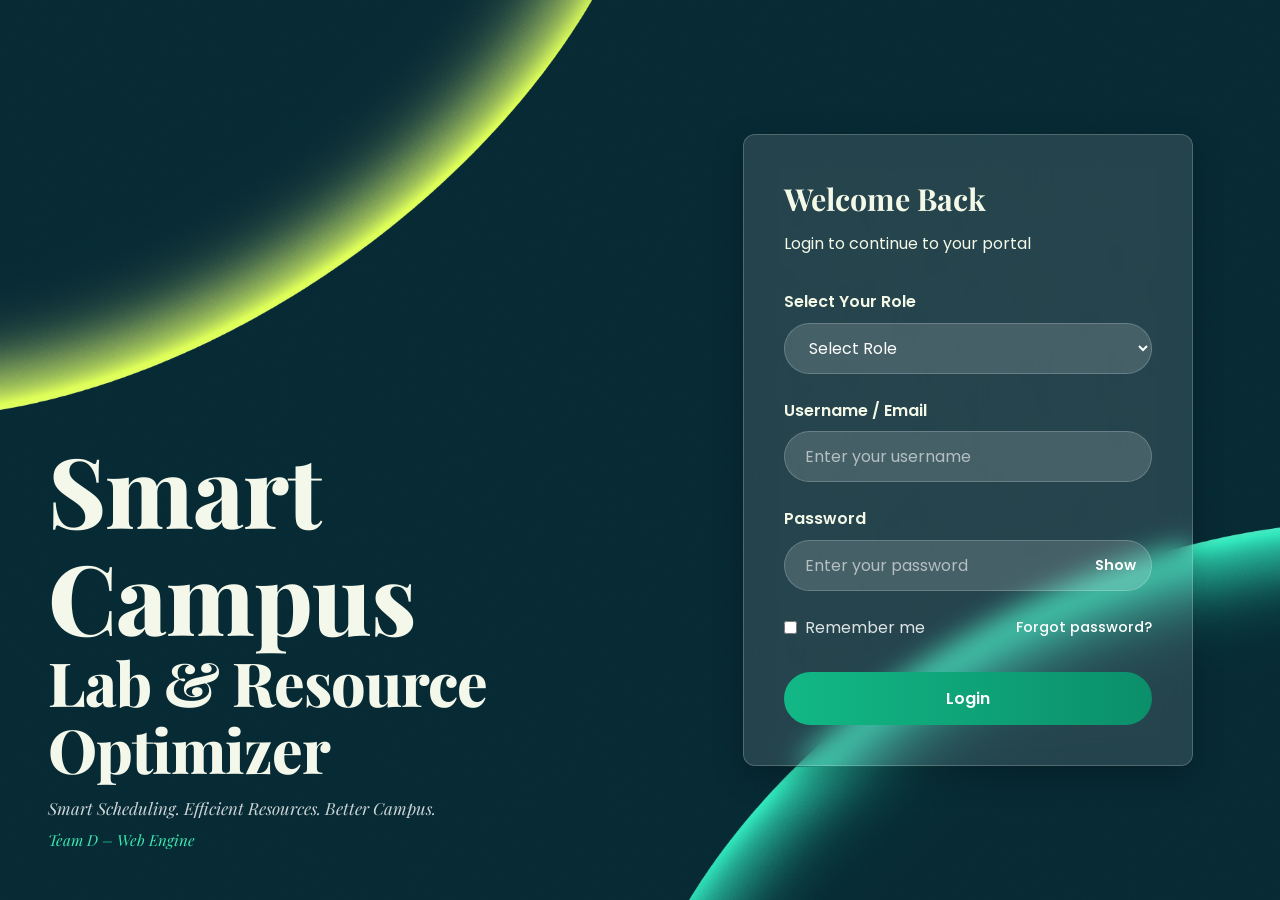
==== commit 00b86cb3: "Update Smart Campus Lab project" ====
--- a/admin.html
+++ b/admin.html
@@ -16,7 +16,6 @@
         <aside class="admin-sidebar" id="admin-sidebar">
             <div class="sidebar-brand">
                 <div class="brand-wrapper">
-                    <div class="brand-icon">⚡</div>
                     <div class="brand-text">
                         <h2>ADMIN PANEL</h2>
                         <p>Smart Campus Optimizer</p>
@@ -28,54 +27,44 @@
             <div class="sidebar-nav-container">
                 <div class="nav-category">Main Dashboard</div>
                 <a href="#overview" class="admin-nav-item active" data-section="overview" id="nav-overview">
-                    <span class="nav-icon">📊</span>
                     <span>Overview</span>
                 </a>
 
                 <div class="nav-category">Campus Infrastructure</div>
                 <a href="#labs" class="admin-nav-item" data-section="labs" id="nav-labs">
-                    <span class="nav-icon">🏢</span>
                     <span>Lab Management</span>
                 </a>
                 <a href="#resources" class="admin-nav-item" data-section="resources" id="nav-resources">
-                    <span class="nav-icon">💻</span>
                     <span>Resource Management</span>
                 </a>
                 <a href="#maintenance" class="admin-nav-item" data-section="maintenance" id="nav-maintenance">
-                    <span class="nav-icon">🛠️</span>
                     <span>Maintenance</span>
                     <span class="nav-badge" id="sidebar-mnt-badge">3</span>
                 </a>
 
                 <div class="nav-category">Operations & Monitoring</div>
                 <a href="#bookings" class="admin-nav-item" data-section="bookings" id="nav-bookings">
-                    <span class="nav-icon">📋</span>
                     <span>Booking Requests</span>
-                    <span class="nav-badge" id="sidebar-req-badge">6</span>
+                    <span class="nav-badge" style="background-color: #3b82f6;" id="sidebar-req-badge">6</span>
                 </a>
                 <a href="#users" class="admin-nav-item" data-section="users" id="nav-users">
-                    <span class="nav-icon">👥</span>
                     <span>Users</span>
                 </a>
 
                 <div class="nav-category">Analytics & System</div>
                 <a href="#reports" class="admin-nav-item" data-section="reports" id="nav-reports">
-                    <span class="nav-icon">📈</span>
                     <span>Reports</span>
                 </a>
                 <a href="#logs" class="admin-nav-item" data-section="logs" id="nav-logs">
-                    <span class="nav-icon">📜</span>
                     <span>Activity Logs</span>
                 </a>
                 <a href="#settings" class="admin-nav-item" data-section="settings" id="nav-settings">
-                    <span class="nav-icon">⚙️</span>
                     <span>Settings</span>
                 </a>
             </div>
 
             <div class="sidebar-footer">
                 <a href="#" class="admin-nav-item logout-item" id="admin-logout-btn">
-                    <span class="nav-icon">🚪</span>
                     <span>Logout</span>
                 </a>
             </div>
@@ -134,7 +123,7 @@
                             <p>Real-time campus laboratory capacity, scheduling engines, and maintenance status.</p>
                         </div>
                         <div class="hero-actions">
-                            <button class="btn-admin btn-admin-secondary" id="refresh-overview-btn">🔄 Refresh Data</button>
+                            <button class="btn-admin btn-admin-secondary" id="refresh-overview-btn">Refresh Data</button>
                             <button class="btn-admin btn-admin-primary" id="btn-quick-log-ticket">+ Log Maintenance</button>
                         </div>
                     </div>
@@ -144,7 +133,6 @@
                         <div class="kpi-card kpi-total">
                             <div class="kpi-header">
                                 <span class="kpi-title">Total Labs</span>
-                                <div class="kpi-icon-bubble">🏢</div>
                             </div>
                             <div class="kpi-value-box">
                                 <span class="kpi-value" id="kpi-total-labs">12</span>
@@ -155,7 +143,6 @@
                         <div class="kpi-card kpi-available">
                             <div class="kpi-header">
                                 <span class="kpi-title">Available Labs</span>
-                                <div class="kpi-icon-bubble" style="color: #059669; background: #ecfdf5;">✅</div>
                             </div>
                             <div class="kpi-value-box">
                                 <span class="kpi-value" id="kpi-available-labs" style="color: #059669;">7</span>
@@ -166,7 +153,6 @@
                         <div class="kpi-card kpi-busy">
                             <div class="kpi-header">
                                 <span class="kpi-title">Busy / Full</span>
-                                <div class="kpi-icon-bubble" style="color: #d97706; background: #fffbeb;">⏳</div>
                             </div>
                             <div class="kpi-value-box">
                                 <span class="kpi-value" id="kpi-busy-labs" style="color: #d97706;">3</span>
@@ -177,7 +163,6 @@
                         <div class="kpi-card kpi-maintenance">
                             <div class="kpi-header">
                                 <span class="kpi-title">Maintenance Labs</span>
-                                <div class="kpi-icon-bubble" style="color: #475569; background: #f1f5f9;">🛠️</div>
                             </div>
                             <div class="kpi-value-box">
                                 <span class="kpi-value" id="kpi-maintenance-labs" style="color: #475569;">2</span>
@@ -188,7 +173,6 @@
                         <div class="kpi-card kpi-pending">
                             <div class="kpi-header">
                                 <span class="kpi-title">Pending Requests</span>
-                                <div class="kpi-icon-bubble" style="color: #7c3aed; background: #f5f3ff;">📋</div>
                             </div>
                             <div class="kpi-value-box">
                                 <span class="kpi-value" id="kpi-pending-reqs" style="color: #7c3aed;">2</span>
@@ -199,7 +183,6 @@
                         <div class="kpi-card kpi-active">
                             <div class="kpi-header">
                                 <span class="kpi-title">Active Bookings</span>
-                                <div class="kpi-icon-bubble" style="color: #0891b2; background: #ecfeff;">📅</div>
                             </div>
                             <div class="kpi-value-box">
                                 <span class="kpi-value" id="kpi-active-bookings" style="color: #0891b2;">4</span>
@@ -210,7 +193,6 @@
                         <div class="kpi-card kpi-resources">
                             <div class="kpi-header">
                                 <span class="kpi-title">Total Resources</span>
-                                <div class="kpi-icon-bubble" style="color: #4f46e5; background: #eef2ff;">💻</div>
                             </div>
                             <div class="kpi-value-box">
                                 <span class="kpi-value" id="kpi-total-resources" style="color: #4f46e5;">445</span>
@@ -221,7 +203,6 @@
                         <div class="kpi-card kpi-tickets">
                             <div class="kpi-header">
                                 <span class="kpi-title">Maintenance Tickets</span>
-                                <div class="kpi-icon-bubble" style="color: #dc2626; background: #fef2f2;">⚠️</div>
                             </div>
                             <div class="kpi-value-box">
                                 <span class="kpi-value" id="kpi-maintenance-reqs" style="color: #dc2626;">3</span>
@@ -264,7 +245,7 @@
                     <div class="conflict-highlight-card">
                         <div class="conflict-header">
                             <div>
-                                <h4 style="font-size: 1.05rem; font-weight: 700; color: #1e1b4b;">⚡ Real-Time Priority Conflict & Preemption Monitor</h4>
+                                <h4 style="font-size: 1.05rem; font-weight: 700; color: #1e1b4b;">Real-Time Priority Conflict & Preemption Monitor</h4>
                                 <p style="font-size: 0.8rem; color: #64748b;">Demonstrating Team A OS Engine preemptive scheduling: Faculty requests supersede Student requests on slot collision.</p>
                             </div>
                             <span class="conflict-badge">TEAM A SCHEDULER RESULT</span>
@@ -274,7 +255,7 @@
                             <div class="conflict-slot-card faculty-slot">
                                 <div style="display: flex; justify-content: space-between; align-items: center; margin-bottom: 0.4rem;">
                                     <strong style="color: #6b21a8; font-size: 0.9rem;">Faculty Request (REQ-102)</strong>
-                                    <span class="priority-pill priority-high">⚡ HIGH PRIORITY</span>
+                                    <span class="priority-pill priority-high">HIGH PRIORITY</span>
                                 </div>
                                 <div style="font-size: 0.82rem; color: #334155;">
                                     <strong>User:</strong> Prof. Rajesh Kulkarni (IT Dept)<br>
@@ -299,7 +280,6 @@
                         </div>
 
                         <div class="conflict-outcome-box">
-                            <span>🛡️</span>
                             <div>
                                 <strong>Scheduling Resolution:</strong> Faculty request <strong>Approved & Locked</strong> on LAB 204 by Team A. Student automatically routed to <strong>Alternative Lab (LAB 201)</strong> via Team B DSA recommendation.
                             </div>
@@ -310,7 +290,7 @@
                     <div style="display: grid; grid-template-columns: repeat(auto-fit, minmax(360px, 1fr)); gap: 1.5rem;">
                         <div class="admin-card" style="margin-bottom: 0;">
                             <div class="card-title-row">
-                                <h3>🏢 Live Lab Status Quickview</h3>
+                                <h3>Live Lab Status Quickview</h3>
                                 <a href="#labs" class="btn-admin btn-admin-secondary btn-admin-sm" data-section="labs">View All Labs &rarr;</a>
                             </div>
                             <div class="admin-table-container">
@@ -332,7 +312,7 @@
 
                         <div class="admin-card" style="margin-bottom: 0;">
                             <div class="card-title-row">
-                                <h3>📜 Recent Engine Activity</h3>
+                                <h3>Recent Engine Activity</h3>
                                 <a href="#logs" class="btn-admin btn-admin-secondary btn-admin-sm" data-section="logs">View Audit Log &rarr;</a>
                             </div>
                             <div class="activity-log-timeline" id="quick-activity-timeline">
@@ -360,7 +340,6 @@
                     <div class="admin-card">
                         <div class="admin-toolbar">
                             <div class="search-box-wrapper">
-                                <span class="search-icon">🔍</span>
                                 <input type="text" class="search-input" id="labs-search-input" placeholder="Search lab by ID, name, or location...">
                             </div>
 
@@ -415,18 +394,26 @@
                     <div class="admin-card">
                         <div class="admin-toolbar">
                             <div class="search-box-wrapper">
-                                <span class="search-icon">🔍</span>
                                 <input type="text" class="search-input" id="resources-search-input" placeholder="Search resource ID, name, or specs...">
                             </div>
 
                             <div class="filter-group">
                                 <select class="filter-select" id="resource-lab-select">
-                                    <option value="all">Filter by Lab: All Labs</option>
-                                    <option value="LAB 204" selected>LAB 204 (High Performance)</option>
-                                    <option value="LAB 101">LAB 101 (Computer Lab 1)</option>
-                                    <option value="LAB 102">LAB 102 (Computer Lab 2)</option>
-                                    <option value="LAB 105">LAB 105 (Network & Security)</option>
-                                    <option value="LAB 201">LAB 201 (Advanced Software)</option>
+                                    <option value="all" selected>Filter by Lab: All Labs</option>
+                                    <option value="Apple Lab">Apple Lab</option>
+                                    <option value="AIML Lab">AIML Lab</option>
+                                    <option value="L1">L1</option>
+                                    <option value="L2">L2</option>
+                                    <option value="L4">L4</option>
+                                    <option value="L5">L5</option>
+                                    <option value="Project Lab">Project Lab</option>
+                                    <option value="PG Lab">PG Lab</option>
+                                    <option value="ARVR Lab">ARVR Lab</option>
+                                    <option value="Cloud Computing Lab">Cloud Computing Lab</option>
+                                    <option value="IL7">IL7</option>
+                                    <option value="IL8">IL8</option>
+                                    <option value="AIML1">AIML1</option>
+                                    <option value="AIML2">AIML2</option>
                                 </select>
 
                                 <select class="filter-select" id="resource-type-select">
@@ -491,7 +478,6 @@
                             </div>
 
                             <div class="search-box-wrapper">
-                                <span class="search-icon">🔍</span>
                                 <input type="text" class="search-input" id="mnt-search-input" placeholder="Search ticket ID, lab, or issue...">
                             </div>
                         </div>
@@ -529,14 +515,13 @@
                             <p>Oversee faculty & student reservation queues and Team A OS Engine scheduling resolutions.</p>
                         </div>
                         <div style="background-color: #f1f5f9; padding: 0.4rem 0.85rem; border-radius: 8px; font-size: 0.78rem; color: #475569;">
-                            ℹ️ <em>Admin monitors requests. Scheduling & priority algorithms are handled by Team A.</em>
+                            <em>Admin monitors requests. Scheduling & priority algorithms are handled by Team A.</em>
                         </div>
                     </div>
 
                     <div class="admin-card">
                         <div class="admin-toolbar">
                             <div class="search-box-wrapper">
-                                <span class="search-icon">🔍</span>
                                 <input type="text" class="search-input" id="bookings-search-input" placeholder="Search request ID, user, or lab...">
                             </div>
 
@@ -595,7 +580,6 @@
                     <div class="admin-card">
                         <div class="admin-toolbar">
                             <div class="search-box-wrapper">
-                                <span class="search-icon">🔍</span>
                                 <input type="text" class="search-input" id="users-search-input" placeholder="Search by name, User ID, or email...">
                             </div>
 
@@ -640,7 +624,7 @@
                             <p>Campus laboratory utilization, booking throughput, and hardware reliability metrics.</p>
                         </div>
                         <div class="hero-actions">
-                            <button class="btn-admin btn-admin-secondary" id="btn-export-reports">📥 Export Report Data</button>
+                            <button class="btn-admin btn-admin-secondary" id="btn-export-reports">Export Report Data</button>
                         </div>
                     </div>
 
@@ -649,7 +633,7 @@
                         <!-- Lab Utilization Bar Visuals (Pure CSS) -->
                         <div class="admin-card">
                             <div class="card-title-row">
-                                <h3>📊 Lab Utilization Metrics</h3>
+                                <h3>Lab Utilization Metrics</h3>
                                 <span class="card-subtitle">Active Usage vs Total Capacity</span>
                             </div>
                             <div class="progress-bar-container" id="lab-utilization-bars">
@@ -660,7 +644,7 @@
                         <!-- Peak Hours Distribution (Canvas 2D) -->
                         <div class="admin-card">
                             <div class="card-title-row">
-                                <h3>⏰ Peak Booking Load Distribution</h3>
+                                <h3>Peak Booking Load Distribution</h3>
                                 <span class="card-subtitle">Hourly Capacity Demand</span>
                             </div>
                             <div class="canvas-chart-box">
@@ -674,7 +658,7 @@
                         <!-- Faculty vs Student Requests (Pure CSS) -->
                         <div class="admin-card">
                             <div class="card-title-row">
-                                <h3>👥 Faculty vs Student Demand</h3>
+                                <h3>Faculty vs Student Demand</h3>
                                 <span class="card-subtitle">Request Volume Ratio</span>
                             </div>
                             <div style="margin-top: 1rem;">
@@ -696,7 +680,7 @@
                         <!-- Maintenance MTTR & Reliability -->
                         <div class="admin-card">
                             <div class="card-title-row">
-                                <h3>🛠️ Maintenance & MTTR Statistics</h3>
+                                <h3>Maintenance & MTTR Statistics</h3>
                                 <span class="card-subtitle">Mean Time To Repair</span>
                             </div>
                             <div style="display: grid; grid-template-columns: 1fr 1fr; gap: 1rem; margin-top: 0.75rem;">
@@ -726,14 +710,13 @@
                             <p>Trace immutable transactions across Team A (OS Engine), Team B (DSA), Team C (DBMS), and Admin.</p>
                         </div>
                         <div class="hero-actions">
-                            <button class="btn-admin btn-admin-secondary" id="btn-export-logs">📥 Export CSV</button>
+                            <button class="btn-admin btn-admin-secondary" id="btn-export-logs">Export CSV</button>
                         </div>
                     </div>
 
                     <div class="admin-card">
                         <div class="admin-toolbar">
                             <div class="search-box-wrapper">
-                                <span class="search-icon">🔍</span>
                                 <input type="text" class="search-input" id="logs-search-input" placeholder="Search log by action, resource, or actor...">
                             </div>
 
@@ -784,7 +767,7 @@
                     <div class="reports-grid">
                         <div class="admin-card">
                             <div class="card-title-row">
-                                <h3>⚙️ Telemetry & Polling Controls</h3>
+                                <h3>Telemetry & Polling Controls</h3>
                             </div>
                             <div class="form-field">
                                 <label for="polling-interval-select">Live Refresh Polling Rate</label>
@@ -811,7 +794,7 @@
 
                         <div class="admin-card">
                             <div class="card-title-row">
-                                <h3>🔄 Database & Demo State Manager</h3>
+                                <h3>Database & Demo State Manager</h3>
                             </div>
                             <p style="font-size: 0.85rem; color: #64748b; margin-bottom: 1.25rem;">
                                 Reset all mock database states, active maintenance flags, and allocations back to pristine initial demo values.
@@ -860,7 +843,7 @@
             </div>
             <div class="modal-body">
                 <div id="res-override-warning" style="display: none; background: #fff1f2; border: 1px solid #fecdd3; border-radius: 8px; padding: 0.75rem; margin-bottom: 1rem; color: #be123c; font-size: 0.82rem;">
-                    ⚠️ <strong>Warning:</strong> This resource is currently active in a Faculty Reservation / Team A Allocation. Overriding its state will notify the scheduling engine.
+                    <strong>Warning:</strong> This resource is currently active in a Faculty Reservation / Team A Allocation. Overriding its state will notify the scheduling engine.
                 </div>
                 <p id="res-modal-desc" style="font-size: 0.9rem; color: #334155; margin-bottom: 1rem;"></p>
                 <div class="form-field">
@@ -915,21 +898,16 @@
                         </select>
                     </div>
                     <div class="form-field">
-                        <label for="new-ticket-lab">Laboratory</label>
-                        <select id="new-ticket-lab">
-                            <option value="LAB 101">LAB 101</option>
-                            <option value="LAB 102">LAB 102</option>
-                            <option value="LAB 103">LAB 103</option>
-                            <option value="LAB 104">LAB 104</option>
-                            <option value="LAB 105">LAB 105</option>
-                            <option value="LAB 201">LAB 201</option>
-                            <option value="LAB 204" selected>LAB 204</option>
-                            <option value="LAB 301">LAB 301</option>
+                        <label for="new-ticket-lab">Select Lab *</label>
+                        <select id="new-ticket-lab" required>
+                            <option value="" disabled selected>Select Laboratory</option>
                         </select>
                     </div>
-                    <div class="form-field">
-                        <label for="new-ticket-target">Target ID (e.g. PC-04 or LAB 204)</label>
-                        <input type="text" id="new-ticket-target" placeholder="e.g. PC-04" required>
+                    <div class="form-field" id="new-ticket-target-wrapper">
+                        <label for="new-ticket-target" id="new-ticket-target-label">Select Resource / PC ID *</label>
+                        <select id="new-ticket-target" disabled required>
+                            <option value="" disabled selected>Please select a Lab first</option>
+                        </select>
                     </div>
                     <div class="form-field">
                         <label for="new-ticket-issue">Issue Description</label>
@@ -963,7 +941,20 @@
                 <!-- Injected via JS -->
             </div>
             <div class="modal-footer">
-                <button class="btn-admin btn-admin-secondary" data-close="details-modal">Close</button>
+    <!-- Admin Notifications Modal -->
+    <div class="admin-modal-overlay" id="admin-notifications-modal">
+        <div class="admin-modal-dialog" style="max-width: 550px;">
+            <div class="modal-header">
+                <h3>System Notifications</h3>
+                <button class="modal-close-btn" data-close="admin-notifications-modal">&times;</button>
+            </div>
+            <div class="modal-body">
+                <div id="admin-notif-list-container" style="max-height: 400px; overflow-y: auto; display: flex; flex-direction: column; gap: 0.5rem;">
+                    <!-- Injected via JS -->
+                </div>
+            </div>
+            <div class="modal-footer">
+                <button class="btn-admin btn-admin-secondary" data-close="admin-notifications-modal">Close</button>
             </div>
         </div>
     </div>
--- a/css/style.css
+++ b/css/style.css
@@ -1,51 +1,16 @@
-/* ==========================================================================
-   SMART CAMPUS LAB & RESOURCE OPTIMIZER - GLOBAL STYLES
-   High-Performance Dark Theme (Black/Charcoal + High Contrast White + Bold Orange Accent)
-   Inspired by Premium Performance Engineering
-   ========================================================================== */
-
-@import url('https://fonts.googleapis.com/css2?family=Inter:wght@400;500;600;700;800&display=swap');
+@import url('https://fonts.googleapis.com/css2?family=Poppins:wght@400;500;600;700&family=Playfair+Display:ital,wght@0,400;0,700;0,800;0,900;1,400;1,500&display=swap');
+
+/* Smart Campus Lab & Resource Optimizer - Global Styles */
+
 
 :root {
-    /* Exact Color System */
-    --bg-primary: #0B0D0F;
-    --bg-sidebar: #111418;
-    --bg-card: #171B20;
-    --bg-card-hover: #1D2228;
-    --bg-input: #111418;
-
-    --accent-primary: #FF6A00;
-    --accent-hover: #FF7A1A;
-    --accent-glow: rgba(255, 106, 0, 0.18);
-    --accent-subtle: rgba(255, 106, 0, 0.08);
-
-    --text-primary: #F5F5F5;
-    --text-secondary: #A7ADB5;
-    --text-muted: #777F88;
-
-    --border-color: #292E35;
-    --border-subtle: rgba(255, 255, 255, 0.06);
-
-    /* Status System */
-    --status-success: #22C55E;
-    --status-danger: #EF4444;
-    --status-info: #3B82F6;
-    --status-warning: #F59E0B;
-    --status-offline: #6B7280;
-
-    /* Legacy Variable Compatibility */
-    --primary-color: #FF6A00;
-    --secondary-color: #171B20;
-    --accent-color: #FF6A00;
-    --background-color: #0B0D0F;
-    --text-color: #F5F5F5;
-
-    --shadow-card: 0 4px 16px rgba(0, 0, 0, 0.4);
-    --shadow-hover: 0 8px 24px rgba(0, 0, 0, 0.5), 0 0 12px rgba(255, 106, 0, 0.12);
-    --radius-sm: 6px;
-    --radius-md: 10px;
-    --radius-lg: 14px;
-    --sidebar-width: 250px;
+    --primary-color: #2c3e50;
+    --secondary-color: #34495e;
+    --accent-color: #3498db;
+    --background-color: #f8f9fa;
+    --text-color: #212529;
+    --border-color: #dee2e6;
+    --card-bg: #F6F3E3;
 }
 
 * {
@@ -55,195 +20,197 @@
 }
 
 body {
-    font-family: 'Inter', system-ui, -apple-system, BlinkMacSystemFont, "Segoe UI", Roboto, sans-serif;
+    font-family: 'Poppins', system-ui, -apple-system, "Segoe UI", Roboto, sans-serif;
     line-height: 1.6;
-    background-color: var(--bg-primary);
-    color: var(--text-primary);
-    background-image: radial-gradient(circle at top right, rgba(255, 106, 0, 0.07), transparent 45%);
-    background-attachment: fixed;
-    -webkit-font-smoothing: antialiased;
+    background-color: var(--background-color);
+    color: var(--text-color);
+}
+
+header {
+    background-color: var(--primary-color);
+    color: white;
+    padding: 2rem 1rem;
+    text-align: center;
+}
+
+header h1 {
+    margin-bottom: 0.5rem;
+}
+
+header nav a {
+    color: #fff;
+    text-decoration: none;
+    opacity: 0.8;
+}
+
+header nav a:hover {
+    opacity: 1;
+    text-decoration: underline;
+}
+
+main {
+    max-width: 900px;
+    margin: 2rem auto;
+    padding: 0 1rem;
 }
 
 a {
-    color: var(--accent-primary);
+    color: var(--accent-color);
     text-decoration: none;
-    transition: color 0.15s ease;
 }
 
 a:hover {
-    color: var(--accent-hover);
-    text-decoration: none;
-}
-
-/* ==========================================================================
-   LOGIN PAGE
-   ========================================================================== */
+    text-decoration: underline;
+}
+
+/* =======================================
+   LOGIN PAGE STYLES
+   ======================================= */
 body.login-page {
-    background-color: var(--bg-primary);
+    background-color: #fff;
+    margin: 0;
+    padding: 0;
+}
+
+body.login-page main {
+    max-width: none;
+    margin: 0;
+    padding: 0;
+}
+
+.login-container {
+    display: flex;
     min-height: 100vh;
-    background-image: 
-        radial-gradient(circle at 15% 20%, rgba(255, 106, 0, 0.12), transparent 35%),
-        radial-gradient(circle at 85% 80%, rgba(255, 106, 0, 0.06), transparent 40%);
-    background-attachment: fixed;
-}
-
-.login-container {
-    display: flex;
-    min-height: 100vh;
-}
-
-.login-left {
-    flex: 1.1;
-    background: linear-gradient(145deg, #0d1013 0%, #111418 100%);
-    border-right: 1px solid var(--border-color);
-    color: var(--text-primary);
-    padding: 4rem;
-    display: flex;
-    flex-direction: column;
-    justify-content: center;
     position: relative;
     overflow: hidden;
-}
-
-.login-left::after {
-    content: '';
-    position: absolute;
-    bottom: -80px;
-    right: -80px;
-    width: 260px;
-    height: 260px;
-    background: radial-gradient(circle, rgba(255, 106, 0, 0.15), transparent 70%);
-    border-radius: 50%;
-    pointer-events: none;
-}
-
-.login-brand {
-    position: relative;
-    z-index: 2;
-}
-
-.brand-badge {
-    display: inline-flex;
-    align-items: center;
-    gap: 0.5rem;
-    padding: 0.35rem 0.85rem;
-    background: rgba(255, 106, 0, 0.1);
-    border: 1px solid rgba(255, 106, 0, 0.3);
-    border-radius: 999px;
-    font-size: 0.75rem;
-    font-weight: 700;
-    letter-spacing: 1px;
-    text-transform: uppercase;
-    color: var(--accent-primary);
-    margin-bottom: 1.5rem;
-}
-
-.brand-badge::before {
-    content: '●';
-    font-size: 0.65rem;
-}
-
-.login-brand h1 {
-    font-size: 2.8rem;
-    font-weight: 800;
-    line-height: 1.15;
-    letter-spacing: -0.02em;
-    color: #FFFFFF;
-    margin-bottom: 1rem;
-    text-transform: uppercase;
-}
-
-.login-brand h1 span {
-    color: var(--accent-primary);
-}
-
-.tagline {
-    font-size: 1.15rem;
-    color: var(--text-secondary);
-    margin-bottom: 1rem;
-    font-weight: 400;
-    max-width: 480px;
-}
-
-.team-subtitle {
-    font-size: 0.85rem;
-    font-weight: 600;
-    letter-spacing: 1px;
-    text-transform: uppercase;
-    color: var(--text-muted);
-}
-
-.illustration-container {
-    margin-top: 3.5rem;
-    position: relative;
-    height: 220px;
-    display: flex;
-    justify-content: flex-start;
-    align-items: center;
-}
-
-/* Modern High-Performance Visual Element */
-.css-illustration {
-    position: relative;
-    width: 280px;
-    height: 160px;
-    background: #171B20;
-    border: 1px solid var(--border-color);
-    border-radius: var(--radius-lg);
-    box-shadow: 0 8px 30px rgba(0, 0, 0, 0.6);
-    padding: 1.25rem;
-    display: flex;
-    flex-direction: column;
-    justify-content: space-between;
-}
-
-.css-illustration::before {
-    content: '';
-    position: absolute;
-    top: 0;
-    left: 0;
-    right: 0;
-    height: 3px;
-    background: linear-gradient(90deg, var(--accent-primary), transparent);
-}
-
-.tech-grid-display {
-    display: grid;
-    grid-template-columns: repeat(4, 1fr);
-    gap: 8px;
-    height: 60px;
-}
-
-.tech-grid-display span {
-    background: #111418;
-    border: 1px solid var(--border-color);
-    border-radius: 4px;
-    position: relative;
-    overflow: hidden;
-}
-
-.tech-grid-display span:nth-child(2)::after,
-.tech-grid-display span:nth-child(7)::after {
+    background-image: url('Edge-2048x1278.png');
+    background-size: cover;
+    background-position: center;
+    background-repeat: no-repeat;
+}
+
+.login-container::after {
     content: '';
     position: absolute;
     inset: 0;
-    background: var(--accent-primary);
-    opacity: 0.75;
-}
-
-.tech-stats-row {
-    display: flex;
-    justify-content: space-between;
-    align-items: center;
-    padding-top: 0.75rem;
-    border-top: 1px solid var(--border-color);
-    font-size: 0.75rem;
-    color: var(--text-secondary);
-}
-
-.tech-stats-row strong {
-    color: var(--accent-primary);
-    font-weight: 700;
+    background: url([data-uri]...) repeat;
+    background-size: 256px 256px;
+    image-rendering: pixelated;
+    mix-blend-mode: overlay;
+    opacity: 0.015;
+    pointer-events: none;
+}
+
+/*shape styles*/
+
+
+
+.login-left {
+    flex: 1;
+    background: transparent;
+    color: white;
+    padding: 3rem;
+    display: flex;
+    flex-direction: column;
+    justify-content: flex-end;
+    gap: 2.5rem;
+    position: relative;
+    z-index: 1;
+}
+
+.login-brand h1 {
+    font-family: 'Playfair Display', serif;
+    font-size: 3.8rem;
+    font-weight: 800;
+    line-height: 1.1;
+    letter-spacing: -1px;
+    color: #F4F8EB;
+    margin-bottom: 0.75rem;
+}
+.brand-highlight {
+    font-size: 1.6em;
+    display: block;
+}
+
+.tagline {
+    font-family: 'Playfair Display', serif;
+    font-style: italic;
+    font-weight: 400;
+    font-size: 1.05rem;
+    color: rgba(255, 255, 255, 0.8);
+}
+
+.team-subtitle {
+    font-family: 'Playfair Display', serif;
+    font-style: italic;
+    font-weight: 400;
+    font-size: 0.95rem;
+    color: #3de8b0;                   
+    margin-top: 6px;
+
+}
+
+.illustration-container {
+    margin-top: 4rem;
+    position: relative;
+    height: 300px;
+    display: flex;
+    justify-content: center;
+    align-items: center;
+}
+
+/* CSS Illustration */
+.css-illustration {
+    position: relative;
+    width: 200px;
+    height: 200px;
+}
+.illustration-container {
+    margin-top: 4rem;
+    position: relative;
+    height: 300px;
+    display: flex;
+    justify-content: center;
+    align-items: center;
+}
+
+.doodle-illustration {
+    width: 100%;
+    max-width: 340px;
+    height: auto;
+    position: relative;
+    z-index: 1;
+}
+
+.doodle-float {
+    position: absolute;
+    opacity: 0.55;
+}
+
+.doodle-book {
+    width: 55px;
+    top: -10px;
+    left: 15px;
+}
+
+.doodle-bulb {
+    width: 48px;
+    top: 10px;
+    right: 5px;
+}
+
+.doodle-note {
+    width: 50px;
+    bottom: -15px;
+    left: 35px;
+}
+
+
+
+@keyframes float {
+    0% { transform: translateY(0px); }
+    50% { transform: translateY(-15px); }
+    100% { transform: translateY(0px); }
 }
 
 .login-right {
@@ -251,96 +218,98 @@
     display: flex;
     justify-content: center;
     align-items: center;
+    background: transparent;
+    padding: 2rem;
+    position: relative;
+    z-index: 1;
+}
+.login-card {
+    background: rgba(255, 255, 255, 0.12);
+    backdrop-filter: blur(14px);
+    -webkit-backdrop-filter: blur(14px);
+    border: 1px solid rgba(255, 255, 255, 0.2);
     padding: 2.5rem;
-    background-color: var(--bg-primary);
-}
-
-.login-card {
-    background: var(--bg-card);
-    border: 1px solid var(--border-color);
-    padding: 2.75rem;
-    border-radius: var(--radius-lg);
-    box-shadow: var(--shadow-card);
+    border-radius: 12px;
+    box-shadow: 0 10px 30px rgba(0, 0, 0, 0.25);
     width: 100%;
-    max-width: 440px;
-    position: relative;
-}
-
-.login-card::before {
-    content: '';
-    position: absolute;
-    top: 0;
-    left: 2rem;
-    right: 2rem;
-    height: 2px;
-    background: linear-gradient(90deg, transparent, var(--accent-primary), transparent);
+    max-width: 450px;
 }
 
 .login-card h2 {
-    color: #FFFFFF;
-    font-size: 1.85rem;
-    font-weight: 800;
-    letter-spacing: -0.01em;
-    margin-bottom: 0.35rem;
+    font-family: 'Playfair Display', serif;
+    color: #F4F8E6;
+    font-size: 1.9rem;
+    font-weight: 700;
+    margin-bottom: 0.5rem;
 }
 
 .login-card .subtitle {
-    color: var(--text-secondary);
+    color: #F4F8E6;
     margin-bottom: 2rem;
-    font-size: 0.92rem;
-}
-
-/* Form Styles */
+}
+
 .form-group {
-    margin-bottom: 1.35rem;
+    margin-bottom: 1.5rem;
 }
 
 .form-group label {
     display: block;
     margin-bottom: 0.5rem;
     font-weight: 600;
-    font-size: 0.85rem;
-    letter-spacing: 0.3px;
-    text-transform: uppercase;
-    color: var(--text-primary);
+    color: #F4F8E6;
 }
 
 .form-group input[type="text"],
 .form-group input[type="password"],
-.form-group input[type="date"],
-.form-group input[type="time"],
+.form-group select {
+    width: 100%;
+    padding: 0.75rem 1.25rem;
+    background: rgba(255, 255, 255, 0.15);
+    border: 1px solid rgba(255, 255, 255, 0.2);
+    border-radius: 999px;
+    font-size: 1rem;
+    color: #ffffff;
+    transition: border-color 0.2s, box-shadow 0.2s, background 0.2s;
+    font-family: inherit;
+}
+
+.form-group input::placeholder {
+    color: rgba(255, 255, 255, 0.6);
+}
+
 .form-group select,
-textarea {
-    width: 100%;
-    padding: 0.8rem 1rem;
-    background-color: var(--bg-input);
-    border: 1px solid var(--border-color);
-    border-radius: var(--radius-sm);
-    font-size: 0.95rem;
-    color: var(--text-primary);
-    font-family: inherit;
-    transition: border-color 0.2s, box-shadow 0.2s, background-color 0.2s;
-}
-
-.form-group input::placeholder,
-textarea::placeholder {
-    color: var(--text-muted);
+.form-group select::picker(select) {
+    appearance: base-select;
+}
+
+.form-group select::picker(select) {
+    background: #2b1055;
+    border: 1px solid rgba(255, 255, 255, 0.2);
+    border-radius: 12px;
+    padding: 6px;
+    margin-top: 6px;
 }
 
 .form-group select option {
-    background-color: var(--bg-sidebar);
-    color: var(--text-primary);
-    padding: 0.5rem;
+    padding: 10px 14px;
+    border-radius: 8px;
+    background: transparent;
+    color: #ffffff;
+}
+
+.form-group select option:hover,
+.form-group select option:checked {
+    background: rgba(255, 138, 61, 0.25);
 }
 
 .form-group input:focus,
-.form-group select:focus,
-textarea:focus {
+.form-group select:focus {
     outline: none;
-    border-color: var(--accent-primary);
-    box-shadow: 0 0 0 3px var(--accent-glow);
-    background-color: #15191E;
-}
+    background: rgba(255, 255, 255, 0.22);
+    border-color: #ff8a3d;
+    box-shadow: 0 0 0 3px rgba(255, 138, 61, 0.25);
+}
+
 
 .password-input-wrapper {
     position: relative;
@@ -355,30 +324,28 @@
 .btn-icon {
     position: absolute;
     right: 0.5rem;
+    top: 50%;
+    transform: translateY(-50%);
     background: transparent;
     border: none;
-    color: var(--accent-primary);
-    font-weight: 700;
-    font-size: 0.8rem;
-    letter-spacing: 0.5px;
-    text-transform: uppercase;
+    outline: none;
+    color: #ffffff;
+    font-weight: 600;
     cursor: pointer;
-    padding: 0.4rem 0.6rem;
+    padding: 0.5rem;
     font-family: inherit;
-    border-radius: 4px;
+    font-size: 0.9rem;
 }
 
 .btn-icon:hover {
-    color: var(--accent-hover);
-    background: rgba(255, 106, 0, 0.08);
+    color: #ff8a3d;
 }
 
 .form-options {
     display: flex;
     justify-content: space-between;
     align-items: center;
-    margin-bottom: 1.75rem;
-    font-size: 0.88rem;
+    margin-bottom: 2rem;
 }
 
 .checkbox-label {
@@ -386,95 +353,136 @@
     align-items: center;
     gap: 0.5rem;
     cursor: pointer;
-    color: var(--text-secondary);
-}
-
-.checkbox-label input[type="checkbox"] {
-    accent-color: var(--accent-primary);
-    width: 16px;
-    height: 16px;
-    cursor: pointer;
-}
-
+    color: rgba(255, 255, 255, 0.85);
+}
 .forgot-password {
-    font-size: 0.85rem;
+    font-size: 0.9rem;
     font-weight: 500;
-    color: var(--text-secondary);
+    color: #ffffff;
 }
 
 .forgot-password:hover {
-    color: var(--accent-primary);
-}
-
-/* Primary Button (Bold Orange, Black Text) */
+    text-decoration: underline;
+}
+
 .btn-primary {
     width: 100%;
-    padding: 0.9rem;
-    background-color: var(--accent-primary);
-    color: #0B0D0F;
+    padding: 0.875rem;
+    background: linear-gradient(90deg, #12B886, #0B8F6A);
+    color: white;
     border: none;
-    border-radius: var(--radius-sm);
-    font-size: 0.95rem;
-    font-weight: 800;
-    letter-spacing: 0.5px;
-    text-transform: uppercase;
+    border-radius: 999px;
+    font-size: 1rem;
+    font-weight: 600;
     cursor: pointer;
-    box-shadow: 0 4px 14px rgba(255, 106, 0, 0.35);
-    transition: all 0.2s ease;
+    transition: filter 0.2s;
     font-family: inherit;
 }
 
-.btn-primary:hover:not(:disabled) {
-    background-color: var(--accent-hover);
-    transform: translateY(-2px);
-    box-shadow: 0 6px 20px rgba(255, 106, 0, 0.45);
-}
-
-.btn-primary:active:not(:disabled) {
-    transform: translateY(0);
-}
-
-.btn-primary:disabled {
-    opacity: 0.5;
-    cursor: not-allowed;
-    box-shadow: none;
+.btn-primary:hover {
+    filter: brightness(1.12);
 }
 
 .alert {
-    padding: 0.85rem 1.15rem;
-    border-radius: var(--radius-sm);
+    padding: 1rem;
+    border-radius: 8px;
     margin-bottom: 1.5rem;
     font-weight: 500;
+}
+
+.alert-error {
+    background: rgba(230, 40, 92, 0.18);
+    border: 1px solid rgba(255, 120, 150, 0.5);
+    color: #ffe3ea;
+    border-radius: 12px;
+    padding: 0.75rem 1rem;
     font-size: 0.9rem;
-}
-
-.alert-error {
-    background-color: rgba(239, 68, 68, 0.12);
-    color: #FCA5A5;
-    border: 1px solid rgba(239, 68, 68, 0.3);
-}
-
-/* ==========================================================================
-   DASHBOARD LAYOUT (STUDENT, FACULTY, LAB ASSISTANT, ADMIN)
-   ========================================================================== */
+    margin-bottom: 1.25rem;
+    backdrop-filter: blur(8px);
+    -webkit-backdrop-filter: blur(8px);
+}
+
+@keyframes shake {
+    0%, 100% { transform: translateX(0); }
+    10%, 30%, 50%, 70%, 90% { transform: translateX(-5px); }
+    20%, 40%, 60%, 80% { transform: translateX(5px); }
+}
+
+.shake {
+    animation: shake 0.5s;
+}
+
+/* Responsive */
+@media (max-width: 768px) {
+    .login-container {
+        flex-direction: column;
+    }
+    
+    .login-left {
+        padding: 2rem;
+        flex: none;
+    }
+    
+    .illustration-container {
+        display: none; /* Hide illustration on mobile */
+    }
+    
+    .login-right {
+        padding: 1rem;
+    }
+    
+    .login-card {
+        padding: 1.5rem;
+        box-shadow: none;
+    }
+}
+
+/* =======================================
+   DASHBOARD STYLES
+   ======================================= */
 .dashboard-body {
-    background-color: var(--bg-primary);
-    color: var(--text-primary);
+   background-color: #072B35;
     margin: 0;
-    overflow: hidden;
-}
-
+    overflow: hidden; /* Prevent body scroll, handled by internal scroll */
+}
+ 
 .dashboard-layout {
     display: flex;
     height: 100vh;
+}
+
+.dashboard-body::before {
+    content: '';
+    position: fixed;
+    inset: -40px;                 /* extra room so blurred edges don't show */
+    background: url('Edge-2048x1278.png') center / cover no-repeat;
+    filter: blur(14px);
+    z-index: 0;
+}
+
+.dashboard-body::after {
+    content: '';
+    position: fixed;
+    inset: 0;
+    background: rgba(7, 43, 53, 0.55);
+    z-index: 0;
+    pointer-events: none;
+}
+
+/* Keep the real content above both layers */
+.dashboard-layout {
+    position: relative;
+    z-index: 1;
 }
 
 /* Sidebar */
 .sidebar {
-    width: var(--sidebar-width);
-    background-color: var(--bg-sidebar) !important;
-    color: var(--text-primary);
-    border-right: 1px solid var(--border-color);
+    width: 250px;
+    background: rgba(7, 43, 53, 0.55);
+    backdrop-filter: blur(14px);
+    -webkit-backdrop-filter: blur(14px);
+     border-right: 1px solid rgba(255, 255, 255, 0.08);
+    color: white;
     display: flex;
     flex-direction: column;
     transition: transform 0.3s ease;
@@ -482,185 +490,149 @@
 }
 
 .sidebar-header {
-    padding: 1.75rem 1.5rem;
-    background-color: rgba(0, 0, 0, 0.2);
-    border-bottom: 1px solid var(--border-color);
+    padding: 0 1.5rem;
+    height: 88px;
+    border-bottom: 1px solid rgba(255, 255, 255, 0.08);
+    background-color: transparent;
     display: flex;
     justify-content: space-between;
     align-items: center;
 }
 
 .sidebar-header h2 {
-    font-size: 1.05rem;
-    font-weight: 800;
-    letter-spacing: 0.5px;
-    text-transform: uppercase;
-    color: #FFFFFF;
-    line-height: 1.25;
+    font-size: 1.2rem;
+    margin: 0;
+}
+
+.sidebar-nav {
     display: flex;
     flex-direction: column;
-}
-
-.sidebar-header h2 span {
-    color: var(--accent-primary);
-}
-
-.sidebar-nav {
+    padding: 1rem 0;
+    flex: 1;
+}
+
+.nav-link {
+    color: rgba(255,255,255,0.7);
+    padding: 1rem 1.5rem;
+    text-decoration: none;
+    font-weight: 500;
+    transition: background 0.2s, color 0.2s;
+    border-left: 4px solid transparent;
+}
+
+.nav-link:hover, .nav-link.active {
+    background-color: rgba(255,255,255,0.05);
+    color: white;
+    text-decoration: none;
+}
+
+.nav-link.active {
+    border-left-color: #31E7BC;
+    background-color: rgba(49, 231, 188, 0.12);
+}
+
+.logout-link {
+    margin-top: auto;
+    color: #F4F8E6;
+}
+
+.logout-link:hover {
+    background-color: rgba(255,107,107,0.1);
+    color: #FF6B6B;
+}
+
+/* Main Content */
+.main-content {
+    flex: 1;
     display: flex;
     flex-direction: column;
-    padding: 1.25rem 0.5rem;
-    gap: 0.3rem;
-    flex: 1;
-    overflow-y: auto;
-}
-
-.nav-link {
-    color: var(--text-secondary);
-    padding: 0.8rem 1.25rem;
-    text-decoration: none;
+    overflow: hidden;
+}
+
+.dashboard-header {
+    background: rgba(7, 43, 53, 0.45);
+    backdrop-filter: blur(14px);
+    -webkit-backdrop-filter: blur(14px);
+    padding: 0 2rem;
+    height: 88px;
+    display: flex;
+    justify-content: space-between;
+    align-items: center;
+    border-bottom: 1px solid rgba(255, 255, 255, 0.08);
+    z-index: 10;
+}
+
+.header-left {
+    display: flex;
+    align-items: center;
+    gap: 1rem;
+}
+
+.header-left h1 {
+    font-size: 1.5rem;
+    color: #F4F8E6;
+    margin: 0;
+}
+
+.header-right {
+    display: flex;
+    align-items: center;
+    gap: 1.5rem;
+}
+
+.notification-icon {
+    font-size: 1.2rem;
+    cursor: pointer;
+}
+
+.user-profile {
+    display: flex;
+    align-items: center;
+    gap: 0.75rem;
+}
+
+.user-info {
+    display: flex;
+    flex-direction: column;
+    text-align: right;
+}
+
+.user-name {
     font-weight: 600;
     font-size: 0.9rem;
-    border-radius: var(--radius-sm);
-    transition: all 0.2s ease;
-    border-left: 4px solid transparent;
-    display: flex;
-    align-items: center;
-    gap: 0.75rem;
-}
-
-.nav-link:hover {
-    background-color: var(--bg-card-hover);
-    color: var(--accent-primary);
-    transform: translateX(2px);
-}
-
-.nav-link.active {
-    background-color: rgba(255, 106, 0, 0.12);
-    color: #FFFFFF;
-    border-left-color: var(--accent-primary);
-    font-weight: 700;
-}
-
-.logout-link {
-    margin-top: auto;
-    color: #EF4444;
-    border-top: 1px solid var(--border-color);
-    padding-top: 1rem;
-    border-radius: 0;
-}
-
-.logout-link:hover {
-    background-color: rgba(239, 68, 68, 0.1);
-    color: #F87171;
-}
-
-/* Main Content Area */
-.main-content {
-    flex: 1;
-    display: flex;
-    flex-direction: column;
-    overflow: hidden;
-    background-color: var(--bg-primary);
-}
-
-/* Dashboard Top Header */
-.dashboard-header {
-    background-color: var(--bg-sidebar);
-    padding: 1rem 2rem;
-    display: flex;
-    justify-content: space-between;
-    align-items: center;
-    border-bottom: 1px solid var(--border-color);
-    box-shadow: 0 2px 8px rgba(0, 0, 0, 0.3);
-    z-index: 10;
-}
-
-.header-left {
-    display: flex;
-    align-items: center;
-    gap: 1rem;
-}
-
-.header-left h1 {
-    font-size: 1.25rem;
-    font-weight: 800;
-    letter-spacing: -0.01em;
-    text-transform: uppercase;
-    color: #FFFFFF;
-    margin: 0;
-}
-
-.header-right {
-    display: flex;
-    align-items: center;
-    gap: 1.5rem;
-}
-
-.notification-icon {
-    font-size: 1.15rem;
-    cursor: pointer;
-    padding: 0.4rem;
+    color: #F4F8E6;
+}
+
+.user-role {
+    font-size: 0.8rem;
+    color: #888;
+}
+
+.profile-icon {
+    width: 40px;
+    height: 40px;
+    background-color: var(--accent-color);
+    color: white;
     border-radius: 50%;
-    color: var(--text-secondary);
-    transition: color 0.15s;
-}
-
-.notification-icon:hover {
-    color: var(--accent-primary);
-}
-
-.user-profile {
-    display: flex;
-    align-items: center;
-    gap: 0.75rem;
-}
-
-.user-info {
-    display: flex;
-    flex-direction: column;
-    text-align: right;
-}
-
-.user-name {
-    font-weight: 700;
-    font-size: 0.88rem;
-    color: var(--text-primary);
-}
-
-.user-role {
-    font-size: 0.75rem;
-    font-weight: 600;
-    color: var(--accent-primary);
-    text-transform: uppercase;
-    letter-spacing: 0.5px;
-}
-
-.profile-icon {
-    width: 36px;
-    height: 36px;
-    background-color: #171B20;
-    border: 1px solid var(--border-color);
-    color: var(--accent-primary);
-    border-radius: 50%;
     display: flex;
     justify-content: center;
     align-items: center;
-    font-size: 1.1rem;
-}
-
-/* Scrollable Content Container */
+    font-size: 1.2rem;
+}
+
+/* Content Area */
 .content-area {
     flex: 1;
     padding: 2rem;
     overflow-y: auto;
-    background-color: var(--bg-primary);
+    background-color:transparent;
     margin: 0;
     max-width: none;
 }
 
 .dashboard-section {
     display: none;
-    animation: fadeIn 0.2s ease-out;
+    animation: fadeIn 0.3s ease;
 }
 
 .dashboard-section.active {
@@ -668,346 +640,272 @@
 }
 
 @keyframes fadeIn {
-    from { opacity: 0; transform: translateY(6px); }
+    from { opacity: 0; transform: translateY(10px); }
     to { opacity: 1; transform: translateY(0); }
 }
 
-/* Section Header / Hero */
+/* Cards & Layout */
 .section-header {
     margin-bottom: 2rem;
-    padding-bottom: 1rem;
-    border-bottom: 1px solid var(--border-color);
-    position: relative;
-}
-
-.section-header::after {
-    content: '';
-    position: absolute;
-    bottom: -1px;
-    left: 0;
-    width: 60px;
-    height: 2px;
-    background-color: var(--accent-primary);
 }
 
 .section-header h2 {
-    font-size: 1.6rem;
-    font-weight: 800;
+    font-family: 'Playfair Display', Georgia, 'Times New Roman', serif;
+    font-size: 1.85rem;
+    font-weight: 700;
+    color: #F6F3E3;
+    margin-bottom: 0.5rem;
     letter-spacing: -0.01em;
-    text-transform: uppercase;
-    color: #FFFFFF;
-    margin-bottom: 0.35rem;
 }
 
 .section-header p {
-    color: var(--text-secondary);
-    font-size: 0.95rem;
-}
-
-/* ==========================================================================
-   KPI CARDS
-   ========================================================================== */
+    color: rgba(244, 248, 235, 0.75);
+}
+
 .kpi-grid {
     display: grid;
-    grid-template-columns: repeat(auto-fit, minmax(220px, 1fr));
-    gap: 1.25rem;
+    grid-template-columns: repeat(auto-fit, minmax(200px, 1fr));
+    gap: 1.5rem;
     margin-bottom: 2rem;
 }
 
 .kpi-card {
-    background: var(--bg-card);
-    border: 1px solid var(--border-color);
+    background: var(--card-bg);
     padding: 1.5rem;
-    border-radius: var(--radius-md);
-    box-shadow: var(--shadow-card);
+    border-radius: 12px;
+    box-shadow: 0 4px 6px rgba(0,0,0,0.02);
     display: flex;
     flex-direction: column;
-    justify-content: space-between;
-    transition: all 0.2s ease;
-    position: relative;
-    overflow: hidden;
-}
-
-.kpi-card:hover {
-    background: var(--bg-card-hover);
-    border-color: rgba(255, 106, 0, 0.4);
-    transform: translateY(-2px);
-    box-shadow: var(--shadow-hover);
-}
-
-.kpi-card::before {
-    content: '';
-    position: absolute;
-    top: 0;
-    left: 0;
-    width: 4px;
-    height: 100%;
-    background-color: var(--accent-primary);
 }
 
 .kpi-title {
-    font-size: 0.8rem;
+    font-size: 0.9rem;
+    color: #666;
+    margin-bottom: 0.5rem;
+}
+
+.kpi-value {
+    font-size: 2.5rem;
     font-weight: 700;
-    text-transform: uppercase;
-    letter-spacing: 0.5px;
-    color: var(--text-secondary);
-    margin-bottom: 0.5rem;
-}
-
-.kpi-value {
-    font-size: 2.4rem;
-    font-weight: 800;
-    color: #FFFFFF;
-    line-height: 1;
-}
-
-/* General Panels */
+    color: var(--primary-color);
+}
+
 .panel {
-    background: var(--bg-card);
-    border: 1px solid var(--border-color);
-    border-radius: var(--radius-md);
-    padding: 1.75rem;
-    box-shadow: var(--shadow-card);
-    margin-bottom: 1.75rem;
-    position: relative;
-}
-
-.panel:hover {
-    border-color: rgba(255, 106, 0, 0.25);
+    background: var(--card-bg);
+    border-radius: 12px;
+    padding: 1.5rem;
+    box-shadow: 0 4px 6px rgba(0,0,0,0.02);
+    margin-bottom: 1.5rem;
 }
 
 .panel h3 {
-    margin-bottom: 1.25rem;
-    color: #FFFFFF;
-    font-size: 1.15rem;
-    font-weight: 800;
-    text-transform: uppercase;
-    letter-spacing: 0.3px;
-    display: flex;
-    align-items: center;
-    gap: 0.5rem;
-}
-
-/* ==========================================================================
-   TABLES
-   ========================================================================== */
+    margin-bottom: 1rem;
+    color: var(--primary-color);
+    font-size: 1.2rem;
+}
+
+/* Tables */
 .table-responsive {
     overflow-x: auto;
-    border-radius: var(--radius-sm);
 }
 
 table {
     width: 100%;
     border-collapse: collapse;
-    background: var(--bg-card);
 }
 
 th, td {
-    padding: 1rem 1.25rem;
+    padding: 1rem;
     text-align: left;
-    border-bottom: 1px solid var(--border-color);
+    border-bottom: 1px solid rgba(7, 43, 53, 0.12);
 }
 
 th {
-    background-color: var(--bg-sidebar);
+    background-color:  rgba(7, 43, 53, 0.05);
+    font-weight: 600;
+    color: #444;
+}
+
+/* Booking form on the cream panel */
+.panel .form-group label {
+    color: var(--primary-color);
+}
+
+.panel .form-group input[type="text"],
+.panel .form-group input[type="date"],
+.panel .form-group input[type="time"],
+.panel .form-group select {
+    width: 100%;
+    padding: 0.75rem 1.25rem;
+    background: #fff;
+    border: 1px solid rgba(7, 43, 53, 0.2);
+    border-radius: 999px;
+    font-family: inherit;
+    font-size: 1rem;
+    color: var(--text-color);
+    box-sizing: border-box;
+}
+
+.panel .form-group input[type="time"] {
+    cursor: pointer;
+}
+
+.panel .form-group input[type="time"]::-webkit-calendar-picker-indicator {
+    cursor: pointer;
+    opacity: 0.7;
+    transition: opacity 0.2s;
+}
+
+.panel .form-group input[type="time"]::-webkit-calendar-picker-indicator:hover {
+    opacity: 1;
+}
+
+.panel .form-group input:focus,
+.panel .form-group select:focus {
+    outline: none;
+    background: #fff;
+    border-color: #12B886;
+    box-shadow: 0 0 0 3px rgba(18, 184, 134, 0.25);
+}
+
+/* 12-Hour Minute-Precision Time Picker */
+.time-picker-12h {
+    display: flex;
+    align-items: center;
+    gap: 0.4rem;
+    width: 100%;
+}
+
+.time-picker-12h .time-select-hour {
+    flex: 1.2;
+    min-width: 0;
+    padding: 0.65rem 0.6rem !important;
+}
+
+.time-picker-12h .time-colon {
     font-weight: 700;
-    font-size: 0.8rem;
-    letter-spacing: 0.5px;
-    text-transform: uppercase;
-    color: var(--text-primary);
-}
-
-td {
-    color: var(--text-primary);
-    font-size: 0.92rem;
-}
-
-tbody tr {
-    transition: background-color 0.15s ease;
-}
-
-tbody tr:hover {
-    background-color: var(--bg-card-hover);
-}
-
-tbody tr:last-child td {
-    border-bottom: none;
-}
-
-/* ==========================================================================
-   STATUS BADGES
-   ========================================================================== */
+    font-size: 1.2rem;
+    color: var(--primary-color, #072B35);
+    line-height: 1;
+    padding: 0 0.1rem;
+}
+
+.time-picker-12h .time-input-min {
+    width: 75px !important;
+    padding: 0.65rem 0.5rem !important;
+    text-align: center;
+    border-radius: 999px !important;
+}
+
+.time-picker-12h .time-select-ampm {
+    flex: 1;
+    min-width: 0;
+    padding: 0.65rem 0.5rem !important;
+    font-weight: 600;
+}
+
+.time-preview-text {
+    font-size: 0.82rem;
+    color: #4b5563;
+    font-weight: 500;
+    margin-top: 0.25rem;
+}
+
+/* Status Badges */
 .status-badge {
     padding: 0.25rem 0.75rem;
     border-radius: 999px;
-    font-size: 0.8rem;
-    font-weight: 700;
-    letter-spacing: 0.3px;
-    text-transform: uppercase;
-    display: inline-flex;
-    align-items: center;
-    gap: 0.4rem;
-    white-space: nowrap;
-}
-
-.status-badge::before {
-    content: '●';
-    font-size: 0.7rem;
-}
-
-.status-available,
-.status-confirmed,
-.status-allocated,
-.status-approved {
-    background: rgba(34, 197, 94, 0.12);
-    color: var(--status-success);
-    border: 1px solid rgba(34, 197, 94, 0.3);
-}
-
-.status-pending,
-.status-scheduling {
-    background: rgba(245, 158, 11, 0.12);
-    color: var(--status-warning);
-    border: 1px solid rgba(245, 158, 11, 0.3);
-}
-
-.status-busy,
-.status-full,
-.status-rejected {
-    background: rgba(239, 68, 68, 0.12);
-    color: var(--status-danger);
-    border: 1px solid rgba(239, 68, 68, 0.3);
-}
-
-.status-maintenance {
-    background: rgba(245, 158, 11, 0.12);
-    color: var(--status-warning);
-    border: 1px solid rgba(245, 158, 11, 0.3);
-}
-
-.status-reserved,
-.status-faculty-reserved {
-    background: rgba(59, 130, 246, 0.15);
-    color: var(--status-info);
-    border: 1px solid rgba(59, 130, 246, 0.4);
-    font-weight: 800;
-}
-
-.status-cancelled,
-.status-offline {
-    background: rgba(107, 114, 128, 0.15);
-    color: var(--status-offline);
-    border: 1px solid rgba(107, 114, 128, 0.3);
-}
-
-/* ==========================================================================
-   LAB CARDS GRID (Student / Faculty)
-   ========================================================================== */
+    font-size: 0.85rem;
+    font-weight: 500;
+    display: inline-block;
+}
+
+.status-pending { background: #fff3cd; color: #856404; }
+.status-scheduling { background: #cce5ff; color: #004085; }
+.status-allocated { background: #d4edda; color: #155724; }
+.status-approved { background: #d4edda; color: #155724; }
+.status-rejected { background: #f8d7da; color: #721c24; }
+.status-cancelled { background: #e2e3e5; color: #383d41; }
+.status-confirmed { background: #d4edda; color: #155724; }
+
+/* Lab Cards Grid */
 .filter-bar {
     display: flex;
-    gap: 0.6rem;
+    gap: 1rem;
     margin-bottom: 1.5rem;
     flex-wrap: wrap;
 }
 
-.filter-btn {
+.filter-bar input {
     padding: 0.5rem 1rem;
-    background: var(--bg-card);
     border: 1px solid var(--border-color);
-    border-radius: var(--radius-sm);
-    cursor: pointer;
-    font-weight: 700;
-    font-size: 0.82rem;
-    letter-spacing: 0.5px;
-    text-transform: uppercase;
-    color: var(--text-secondary);
-    transition: all 0.2s ease;
-}
-
-.filter-btn:hover {
-    background: var(--bg-card-hover);
-    color: #FFFFFF;
-    border-color: rgba(255, 106, 0, 0.4);
-}
-
-.filter-btn.active {
-    background: var(--accent-primary);
-    color: #0B0D0F;
-    border-color: var(--accent-primary);
+    border-radius: 8px;
+    flex: 1;
+    min-width: 200px;
+}
+
+.filter-bar select {
+    padding: 0.5rem 1rem;
+    border: 1px solid var(--border-color);
+    border-radius: 8px;
 }
 
 .lab-grid {
     display: grid;
-    grid-template-columns: repeat(auto-fill, minmax(290px, 1fr));
+    grid-template-columns: repeat(auto-fill, minmax(280px, 1fr));
     gap: 1.5rem;
 }
 
 .lab-card {
-    background: var(--bg-card);
-    border: 1px solid var(--border-color);
-    border-radius: var(--radius-md);
+    background: var(--card-bg);
+    border-radius: 12px;
     padding: 1.5rem;
-    box-shadow: var(--shadow-card);
-    border-top: 4px solid var(--border-color);
+    box-shadow: 0 4px 6px rgba(0,0,0,0.02);
+    border-top: 4px solid #ccc;
     display: flex;
     flex-direction: column;
-    transition: all 0.2s ease;
-}
-
-.lab-card:hover {
-    background: var(--bg-card-hover);
-    transform: translateY(-2px);
-    box-shadow: var(--shadow-hover);
-}
-
-.lab-card.available { border-top-color: var(--status-success); }
-.lab-card.busy { border-top-color: var(--status-danger); }
-.lab-card.full { border-top-color: var(--status-danger); }
-.lab-card.maintenance { border-top-color: var(--status-warning); }
-.lab-card.faculty-reserved { border-top-color: var(--status-info); }
+}
+
+.lab-card.available { border-top-color: #28a745; }
+.lab-card.busy { border-top-color: #fd7e14; }
+.lab-card.full { border-top-color: #dc3545; }
+.lab-card.maintenance { border-top-color: #6c757d; }
 
 .lab-card h3 {
     margin-bottom: 1rem;
-    font-size: 1.15rem;
-    font-weight: 800;
-    color: #FFFFFF;
+    font-size: 1.2rem;
     display: flex;
     justify-content: space-between;
-    align-items: center;
 }
 
 .lab-status {
-    font-size: 0.75rem;
-    padding: 0.2rem 0.55rem;
+    font-size: 0.8rem;
+    padding: 0.2rem 0.5rem;
     border-radius: 4px;
-    font-weight: 700;
-    letter-spacing: 0.5px;
-    text-transform: uppercase;
-}
-
-.available .lab-status { background: rgba(34, 197, 94, 0.15); color: var(--status-success); }
-.busy .lab-status { background: rgba(239, 68, 68, 0.15); color: var(--status-danger); }
-.full .lab-status { background: rgba(239, 68, 68, 0.15); color: var(--status-danger); }
-.maintenance .lab-status { background: rgba(245, 158, 11, 0.15); color: var(--status-warning); }
-.faculty-reserved .lab-status { background: rgba(59, 130, 246, 0.2); color: var(--status-info); }
+    font-weight: 600;
+}
+.available .lab-status { background: #d4edda; color: #155724; }
+.busy .lab-status { background: #ffeeba; color: #856404; }
+.full .lab-status { background: #f8d7da; color: #721c24; }
+.maintenance .lab-status { background: #e2e3e5; color: #383d41; }
 
 .lab-stats {
     display: grid;
     grid-template-columns: 1fr 1fr;
     gap: 0.5rem;
-    margin-bottom: 1.25rem;
-    font-size: 0.88rem;
-    color: var(--text-secondary);
+    margin-bottom: 1rem;
+    font-size: 0.9rem;
+    color: #555;
 }
 
 .lab-stats div span {
-    font-weight: 700;
-    color: #FFFFFF;
+    font-weight: 600;
+    color: var(--text-color);
 }
 
 .util-bar {
     height: 6px;
-    background: #111418;
+    background: #e9ecef;
     border-radius: 3px;
     margin-bottom: 1.5rem;
     overflow: hidden;
@@ -1015,15 +913,17 @@
 
 .util-fill {
     height: 100%;
-    background: var(--accent-primary);
-}
-
-.available .util-fill { background: var(--status-success); }
-.busy .util-fill { background: var(--status-danger); }
-.full .util-fill { background: var(--status-danger); }
-.faculty-reserved .util-fill { background: var(--status-info); }
-
-/* Forms & Panels */
+    background: var(--primary-color);
+}
+.available .util-fill { background: #28a745; }
+.busy .util-fill { background: #fd7e14; }
+.full .util-fill { background: #dc3545; }
+
+.lab-card button {
+    margin-top: auto;
+}
+
+/* Forms */
 .form-grid {
     display: grid;
     grid-template-columns: 1fr 1fr;
@@ -1034,27 +934,26 @@
     grid-column: 1 / -1;
 }
 
+textarea {
+    width: 100%;
+    padding: 0.75rem 1rem;
+    border: 1px solid var(--border-color);
+    border-radius: 8px;
+    font-family: inherit;
+    resize: vertical;
+}
+
 .suggested-panel {
-    background: rgba(59, 130, 246, 0.08);
-    border: 1px solid rgba(59, 130, 246, 0.3);
-    border-left: 4px solid var(--status-info);
-    border-radius: var(--radius-sm);
-    padding: 1.25rem;
+    background: #e8f4fd;
+    border: 1px solid #b8daff;
+    border-radius: 8px;
+    padding: 1rem;
     margin-bottom: 1.5rem;
 }
 
 .suggested-panel h4 {
-    color: #93C5FD;
+    color: #004085;
     margin-bottom: 0.5rem;
-    font-weight: 700;
-    text-transform: uppercase;
-    letter-spacing: 0.5px;
-}
-
-.suggested-panel small {
-    color: var(--text-secondary);
-    display: block;
-    margin-top: 0.5rem;
 }
 
 /* Status Tracker */
@@ -1062,14 +961,12 @@
     display: flex;
     flex-direction: column;
 }
-
 .status-step {
     display: flex;
-    gap: 1.25rem;
+    gap: 1rem;
     position: relative;
-    padding-bottom: 1.75rem;
-}
-
+    padding-bottom: 1.5rem;
+}
 .status-step:not(:last-child)::before {
     content: '';
     position: absolute;
@@ -1079,70 +976,32 @@
     width: 2px;
     background: var(--border-color);
 }
-
 .step-icon {
     width: 16px;
     height: 16px;
     border-radius: 50%;
     border: 2px solid var(--border-color);
-    background: var(--bg-card);
+    background: white;
     margin-top: 4px;
     position: relative;
     z-index: 2;
 }
-
 .completed .step-icon {
-    background: var(--status-success);
-    border-color: var(--status-success);
-    box-shadow: 0 0 8px rgba(34, 197, 94, 0.4);
-}
-
+    background: #28a745;
+    border-color: #28a745;
+}
 .active .step-icon {
-    background: var(--accent-primary);
-    border-color: var(--accent-primary);
-    box-shadow: 0 0 10px rgba(255, 106, 0, 0.5);
-}
-
+    background: var(--accent-color);
+    border-color: var(--accent-color);
+    box-shadow: 0 0 0 3px rgba(52, 152, 219, 0.2);
+}
 .step-content h4 {
     margin-bottom: 0.25rem;
-    color: #FFFFFF;
-    font-size: 0.95rem;
-    font-weight: 700;
-}
-
+    color: #333;
+}
 .step-content p {
     font-size: 0.85rem;
-    color: var(--text-secondary);
-}
-
-/* Capacity Info Card */
-.capacity-info-card {
-    display: flex;
-    justify-content: space-between;
-    background: var(--bg-input);
-    border: 1px solid var(--border-color);
-    border-radius: var(--radius-sm);
-    padding: 1.25rem 1.5rem;
-    margin-top: 1.5rem;
-}
-
-.capacity-info-card.hidden {
-    display: none;
-}
-
-.info-label {
-    font-size: 0.75rem;
-    color: var(--text-muted);
-    text-transform: uppercase;
-    font-weight: 700;
-    letter-spacing: 0.5px;
-    margin-bottom: 0.25rem;
-}
-
-.info-value {
-    font-size: 1.1rem;
-    font-weight: 800;
-    color: #FFFFFF;
+    color: #666;
 }
 
 /* Toasts */
@@ -1151,13 +1010,10 @@
     bottom: 2rem;
     right: 2rem;
     padding: 1rem 1.5rem;
-    border-radius: var(--radius-sm);
-    background: var(--bg-card);
-    color: #FFFFFF;
-    font-weight: 600;
-    box-shadow: 0 8px 24px rgba(0, 0, 0, 0.7);
-    border: 1px solid var(--border-color);
-    border-left: 4px solid var(--accent-primary);
+    border-radius: 8px;
+    color: white;
+    font-weight: 500;
+    box-shadow: 0 4px 12px rgba(0,0,0,0.15);
     z-index: 9999;
     transform: translateY(100px);
     opacity: 0;
@@ -1169,23 +1025,11 @@
     opacity: 1;
 }
 
-.toast.success { border-left-color: var(--status-success); }
-.toast.error { border-left-color: var(--status-danger); }
-.toast.info { border-left-color: var(--accent-primary); }
-
-.inline-error {
-    display: block;
-    color: var(--status-danger);
-    font-size: 0.85rem;
-    margin-top: 0.35rem;
-    font-weight: 600;
-}
-
-.inline-error.hidden {
-    display: none;
-}
-
-/* Mobile Responsive Adjustments */
+.toast.success { background-color: #28a745; }
+.toast.error { background-color: #dc3545; }
+.toast.info { background-color: #17a2b8; }
+
+/* Responsive Dashboard */
 .d-mobile {
     display: none;
 }
@@ -1195,31 +1039,87 @@
     border: none;
     font-size: 1.5rem;
     cursor: pointer;
-    color: #FFFFFF;
+    color: var(--primary-color);
+}
+.close-sidebar { color: white; }
+
+/* Filter Buttons */
+.filter-bar {
+    display: flex;
+    gap: 0.5rem;
+    margin-bottom: 0.5rem;
+    flex-wrap: wrap;
+}
+.filter-btn {
+    padding: 0.5rem 1rem;
+    background: white;
+    border: 1px solid var(--border-color);
+    border-radius: 8px;
+    cursor: pointer;
+    font-weight: 600;
+    color: #555;
+    transition: all 0.2s ease;
+}
+.filter-btn:hover {
+    background: #f8f9fa;
+    border-color: #bbb;
+}
+.filter-btn.active {
+    background: var(--primary-color);
+    color: white;
+    border-color: var(--primary-color);
+}
+
+/* Capacity Info Card */
+.capacity-info-card {
+    display: flex;
+    justify-content: space-between;
+    background: #f8f9fa;
+    border: 1px solid var(--border-color);
+    border-radius: 8px;
+    padding: 1.5rem;
+    margin-top: 1.5rem;
+}
+.capacity-info-card.hidden {
+    display: none;
+}
+.capacity-info-card div {
+    display: flex;
+    flex-direction: column;
+}
+.info-label {
+    font-size: 0.8rem;
+    color: #666;
+    text-transform: uppercase;
+    font-weight: 600;
+    margin-bottom: 0.25rem;
+}
+.info-value {
+    font-size: 1.1rem;
+    font-weight: 700;
+    color: var(--primary-color);
+}
+
+/* Inline Error */
+.inline-error {
+    display: block;
+    color: #dc2626;
+    font-size: 0.85rem;
+    margin-top: 0.25rem;
+    font-weight: 500;
+}
+.inline-error.hidden {
+    display: none;
+}
+
+/* Disabled Button */
+button:disabled {
+    opacity: 0.5;
+    cursor: not-allowed;
 }
 
 @media (max-width: 768px) {
     .d-mobile { display: block; }
-    
-    .login-container {
-        flex-direction: column;
-    }
-    
-    .login-left {
-        padding: 2.5rem 1.5rem;
-    }
-    
-    .illustration-container {
-        display: none;
-    }
-    
-    .login-right {
-        padding: 1.5rem 1rem;
-    }
-    
-    .login-card {
-        padding: 2rem 1.5rem;
-    }
     
     .sidebar {
         position: fixed;
@@ -1227,6 +1127,7 @@
         top: 0;
         bottom: 0;
         transform: translateX(-100%);
+        background: #072B35;
     }
     
     .sidebar.open {
@@ -1252,3 +1153,134 @@
         grid-template-columns: 1fr;
     }
 }
+
+/* =========================================================
+   FORGOT PASSWORD MODAL STYLING
+   ========================================================= */
+#forgot-password-modal .modal-form-group label {
+    color: #0f172a !important;
+    font-size: 0.875rem !important;
+    font-weight: 700 !important;
+    margin-bottom: 0.4rem !important;
+    display: block !important;
+}
+
+#forgot-password-modal input[type="text"],
+#forgot-password-modal input[type="password"] {
+    width: 100% !important;
+    padding: 0.75rem 1rem !important;
+    background: #f8fafc !important;
+    border: 1.5px solid #cbd5e1 !important;
+    border-radius: 8px !important;
+    font-size: 0.95rem !important;
+    color: #0f172a !important;
+    font-family: inherit !important;
+    box-sizing: border-box !important;
+    transition: border-color 0.2s, box-shadow 0.2s, background 0.2s !important;
+}
+
+#forgot-password-modal input[type="text"]::placeholder,
+#forgot-password-modal input[type="password"]::placeholder {
+    color: #94a3b8 !important;
+}
+
+#forgot-password-modal input:focus {
+    outline: none !important;
+    border-color: #0f766e !important;
+    background: #ffffff !important;
+    box-shadow: 0 0 0 3px rgba(15, 118, 110, 0.2) !important;
+}
+
+/* =========================================================
+   TIME PICKER (HOURS : MINUTES AM/PM) STYLING
+   ========================================================= */
+.time-picker-row,
+.panel .form-group .time-picker-row {
+    display: flex;
+    align-items: center;
+    background: #ffffff;
+    border: 1px solid rgba(7, 43, 53, 0.2);
+    border-radius: 999px;
+    padding: 0.35rem 0.5rem 0.35rem 1.1rem;
+    height: 48px;
+    box-sizing: border-box;
+    transition: border-color 0.2s, box-shadow 0.2s;
+    width: 100%;
+}
+
+.time-picker-row:focus-within,
+.panel .form-group .time-picker-row:focus-within {
+    border-color: #12B886;
+    box-shadow: 0 0 0 3px rgba(18, 184, 134, 0.25);
+}
+
+.time-hour-input,
+.time-min-input,
+.panel .form-group .time-picker-row input.time-hour-input,
+.panel .form-group .time-picker-row input.time-min-input {
+    width: 36px !important;
+    border: none !important;
+    background: transparent !important;
+    text-align: center;
+    font-size: 1.05rem !important;
+    font-weight: 600 !important;
+    color: var(--text-color, #072B35) !important;
+    outline: none !important;
+    padding: 0 !important;
+    margin: 0 !important;
+    box-shadow: none !important;
+    border-radius: 0 !important;
+    -moz-appearance: textfield;
+}
+
+.time-hour-input::-webkit-outer-spin-button,
+.time-hour-input::-webkit-inner-spin-button,
+.time-min-input::-webkit-outer-spin-button,
+.time-min-input::-webkit-inner-spin-button {
+    -webkit-appearance: none;
+    margin: 0;
+}
+
+.time-colon,
+.panel .form-group .time-picker-row .time-colon {
+    font-size: 1.25rem;
+    font-weight: 700;
+    color: rgba(7, 43, 53, 0.6);
+    margin: 0 4px;
+    user-select: none;
+    line-height: 1;
+}
+
+.time-ampm-select,
+.panel .form-group .time-picker-row select.time-ampm-select,
+.panel .form-group select.time-ampm-select {
+    width: auto !important;
+    min-width: 68px !important;
+    max-width: 78px !important;
+    flex: 0 0 auto !important;
+    margin-left: auto !important;
+    height: 34px !important;
+    line-height: 1 !important;
+    padding: 0.2rem 0.5rem !important;
+    border: 1px solid rgba(7, 43, 53, 0.15) !important;
+    border-radius: 999px !important;
+    background: #f1f5f9 !important;
+    font-size: 0.85rem !important;
+    font-weight: 700 !important;
+    color: #072B35 !important;
+    cursor: pointer;
+    text-align: center;
+    outline: none !important;
+    box-shadow: none !important;
+    transition: background 0.2s, border-color 0.2s;
+}
+
+.time-ampm-select:focus,
+.panel .form-group .time-picker-row select.time-ampm-select:focus {
+    border-color: #12B886 !important;
+    background: #ffffff !important;
+    box-shadow: 0 0 0 2px rgba(18, 184, 134, 0.2) !important;
+}
+
+
+
--- a/css/admin.css
+++ b/css/admin.css
@@ -1,57 +1,59 @@
+@import url('https://fonts.googleapis.com/css2?family=Playfair+Display:ital,wght@0,600;0,700;0,800;1,400&family=Poppins:wght@400;500;600;700;800&display=swap');
+
+
 /* ==========================================================================
    ADMIN PANEL STYLES - SMART CAMPUS LAB & RESOURCE OPTIMIZER
-   High-Performance Dark Theme (Black/Charcoal + High Contrast White + Bold Orange Accent)
+   Pure CSS3 - Modern, Professional, Responsive Dashboard Design
    ========================================================================== */
 
 :root {
-    --admin-bg: #0B0D0F;
-    --admin-sidebar-bg: #111418;
-    --admin-sidebar-hover: #1D2228;
-    --admin-sidebar-active: rgba(255, 106, 0, 0.14);
-    --admin-sidebar-text: #A7ADB5;
-    --admin-sidebar-text-active: #FFFFFF;
-    
-    --card-bg: #171B20;
-    --card-bg-hover: #1D2228;
-    --card-border: #292E35;
-    --card-shadow: 0 4px 16px rgba(0, 0, 0, 0.4);
-    --card-shadow-hover: 0 8px 24px rgba(0, 0, 0, 0.5), 0 0 12px rgba(255, 106, 0, 0.12);
-    
-    --text-primary: #F5F5F5;
-    --text-secondary: #A7ADB5;
-    --text-muted: #777F88;
-    
-    --primary-blue: #FF6A00;
-    --primary-blue-hover: #FF7A1A;
-    --primary-blue-light: rgba(255, 106, 0, 0.12);
-    
-    --status-available-bg: rgba(34, 197, 94, 0.12);
-    --status-available-text: #22C55E;
-    --status-available-border: rgba(34, 197, 94, 0.35);
-    
-    --status-busy-bg: rgba(239, 68, 68, 0.12);
-    --status-busy-text: #EF4444;
-    --status-busy-border: rgba(239, 68, 68, 0.35);
-    
-    --status-full-bg: rgba(239, 68, 68, 0.12);
-    --status-full-text: #EF4444;
-    --status-full-border: rgba(239, 68, 68, 0.35);
-    
-    --status-maintenance-bg: rgba(245, 158, 11, 0.12);
-    --status-maintenance-text: #F59E0B;
-    --status-maintenance-border: rgba(245, 158, 11, 0.35);
-    
-    --status-reserved-bg: rgba(59, 130, 246, 0.15);
-    --status-reserved-text: #3B82F6;
-    --status-reserved-border: rgba(59, 130, 246, 0.4);
-
-    --priority-high-bg: rgba(239, 68, 68, 0.15);
-    --priority-high-text: #EF4444;
-    --priority-high-border: rgba(239, 68, 68, 0.35);
-
-    --priority-normal-bg: rgba(59, 130, 246, 0.12);
-    --priority-normal-text: #3B82F6;
-    --priority-normal-border: rgba(59, 130, 246, 0.35);
+    --admin-bg: #072B35;
+    --admin-sidebar-bg: rgba(7, 43, 53, 0.6);
+    --admin-sidebar-hover: rgba(255, 255, 255, 0.08);
+    --admin-sidebar-active: rgba(49, 231, 188, 0.16);
+    --admin-sidebar-text: #B7CFD2;
+    --admin-sidebar-text-active: #31E7BC;
+    --card-bg: #F4F8E6;
+    --card-border: rgba(7, 43, 53, 0.14);
+    
+    --card-shadow: 0 1px 3px 0 rgba(0, 0, 0, 0.06), 0 1px 2px 0 rgba(0, 0, 0, 0.04);
+    --card-shadow-hover: 0 10px 15px -3px rgba(0, 0, 0, 0.08), 0 4px 6px -2px rgba(0, 0, 0, 0.04);
+    
+    --text-primary: #0f172a;
+    --text-secondary: #475569;
+    --text-muted: #64748b;
+    
+    --primary-blue: #2563eb;
+    --primary-blue-hover: #1d4ed8;
+    --primary-blue-light: #eff6ff;
+    
+    --status-available-bg: #ecfdf5;
+    --status-available-text: #059669;
+    --status-available-border: #a7f3d0;
+    
+    --status-busy-bg: #fffbeb;
+    --status-busy-text: #b45309;
+    --status-busy-border: #fde68a;
+    
+    --status-full-bg: #fef2f2;
+    --status-full-text: #dc2626;
+    --status-full-border: #fecaca;
+    
+    --status-maintenance-bg: #f1f5f9;
+    --status-maintenance-text: #475569;
+    --status-maintenance-border: #cbd5e1;
+    
+    --status-reserved-bg: #f5f3ff;
+    --status-reserved-text: #7c3aed;
+    --status-reserved-border: #ddd6fe;
+
+    --priority-high-bg: #fdf2f8;
+    --priority-high-text: #be185d;
+    --priority-high-border: #fbcfe8;
+
+    --priority-normal-bg: #f0f9ff;
+    --priority-normal-text: #0369a1;
+    --priority-normal-border: #bae6fd;
 }
 
 * {
@@ -61,13 +63,11 @@
 }
 
 body.admin-body {
-    font-family: 'Inter', system-ui, -apple-system, BlinkMacSystemFont, "Segoe UI", Roboto, sans-serif;
+     font-family: 'Poppins', -apple-system, BlinkMacSystemFont, "Segoe UI", Roboto, "Helvetica Neue", Arial, sans-serif;
     background-color: var(--admin-bg);
     color: var(--text-primary);
     line-height: 1.5;
     overflow-x: hidden;
-    background-image: radial-gradient(circle at top right, rgba(255, 106, 0, 0.07), transparent 45%);
-    background-attachment: fixed;
 }
 
 /* ==========================================================================
@@ -77,6 +77,26 @@
     display: flex;
     min-height: 100vh;
     width: 100%;
+    position: relative;
+    z-index: 1;
+}
+
+body.admin-body::before {
+    content: '';
+    position: fixed;
+    inset: -40px;
+    background: url('Edge-2048x1278.png') center / cover no-repeat;
+    filter: blur(14px);
+    z-index: 0;
+}
+
+body.admin-body::after {
+    content: '';
+    position: fixed;
+    inset: 0;
+    background: rgba(7, 43, 53, 0.55);
+    z-index: 0;
+    pointer-events: none;
 }
 
 /* ==========================================================================
@@ -94,14 +114,15 @@
     left: 0;
     z-index: 1000;
     transition: transform 0.3s cubic-bezier(0.4, 0, 0.2, 1);
-    border-right: 1px solid var(--card-border);
-    box-shadow: 2px 0 12px rgba(0,0,0,0.4);
+    backdrop-filter: blur(14px);
+    -webkit-backdrop-filter: blur(14px);
+    border-right: 1px solid rgba(255, 255, 255, 0.08);
 }
 
 .sidebar-brand {
-    padding: 1.5rem 1.25rem;
-    border-bottom: 1px solid var(--card-border);
-    background: rgba(0, 0, 0, 0.25);
+    height: 88px;
+    padding: 0 1.25rem;
+    border-bottom: 1px solid rgba(255, 255, 255, 0.08);
     display: flex;
     align-items: center;
     justify-content: space-between;
@@ -116,61 +137,52 @@
 .brand-icon {
     width: 38px;
     height: 38px;
-    background: #171B20;
-    border: 1px solid var(--card-border);
-    border-radius: 8px;
-    display: flex;
+    background: linear-gradient(135deg, #31E7BC, #0F8A74);
+    border-radius: 10px;
+    display : flex;
     align-items: center;
     justify-content: center;
     font-size: 1.2rem;
-    color: #FF6A00;
+    color: #ffffff;
+    box-shadow: 0 4px 6px -1px rgba(49, 231, 188, 0.35);
 }
 
 .brand-text h2 {
-    font-size: 1.05rem;
-    font-weight: 800;
+    font-size: 1.2rem;
+    font-weight: 700;
     letter-spacing: 0.5px;
     color: #ffffff;
     line-height: 1.2;
-    text-transform: uppercase;
 }
 
 .brand-text p {
-    font-size: 0.72rem;
-    color: var(--text-muted);
-    text-transform: uppercase;
-    letter-spacing: 0.5px;
-    font-weight: 600;
+    display: none;
 }
 
 .close-sidebar-btn {
     display: none;
     background: transparent;
     border: none;
-    color: var(--text-secondary);
+    color: #94a3b8;
     font-size: 1.5rem;
     cursor: pointer;
-}
-
-.close-sidebar-btn:hover {
-    color: #FFFFFF;
 }
 
 .sidebar-nav-container {
     flex: 1;
     overflow-y: auto;
-    padding: 1rem 0.5rem;
+    padding: 1rem 0;
     display: flex;
     flex-direction: column;
     gap: 0.25rem;
 }
 
 .nav-category {
-    font-size: 0.7rem;
+    font-size: 0.68rem;
     text-transform: uppercase;
     letter-spacing: 1px;
     font-weight: 700;
-    color: var(--text-muted);
+    color: #7FA3A8;
     padding: 0.75rem 0.75rem 0.35rem 0.75rem;
     margin-top: 0.25rem;
 }
@@ -180,27 +192,31 @@
     align-items: center;
     gap: 0.85rem;
     padding: 0.7rem 0.85rem;
-    border-radius: 6px;
+    border-radius: 0;
     color: var(--admin-sidebar-text);
     text-decoration: none;
-    font-size: 0.88rem;
-    font-weight: 600;
+    font-size: 1rem;
+    font-weight: 500;
     transition: all 0.2s ease;
     cursor: pointer;
-    border-left: 4px solid transparent;
 }
 
 .admin-nav-item:hover {
     background-color: var(--admin-sidebar-hover);
-    color: #FF6A00;
-    transform: translateX(2px);
+    color: #ffffff;
+}
+
+.admin-nav-item,
+.admin-nav-item:hover,
+.admin-nav-item:focus {
+    text-decoration: none;
 }
 
 .admin-nav-item.active {
     background-color: var(--admin-sidebar-active);
-    color: #ffffff;
-    border-left-color: #FF6A00;
-    font-weight: 700;
+    color: var(--admin-sidebar-text-active);
+    font-weight: 600;
+    box-shadow: inset 3px 0 0 #31E7BC;
 }
 
 .nav-icon {
@@ -212,7 +228,7 @@
 
 .nav-badge {
     margin-left: auto;
-    background-color: #EF4444;
+    background-color: #ef4444;
     color: white;
     font-size: 0.7rem;
     font-weight: 700;
@@ -222,37 +238,41 @@
 
 .sidebar-footer {
     padding: 1rem 0.75rem;
-    border-top: 1px solid var(--card-border);
+    border-top: 1px solid rgba(255, 255, 255, 0.08);
 }
 
 .admin-nav-item.logout-item {
-    color: #EF4444;
-    background: rgba(239, 68, 68, 0.08);
-    border: 1px solid rgba(239, 68, 68, 0.25);
+    color: #f87171;
 }
 
 .admin-nav-item.logout-item:hover {
-    background-color: rgba(239, 68, 68, 0.18);
-    color: #FCA5A5;
+    background-color: rgba(239, 68, 68, 0.15);
+    color: #fca5a5;
 }
 
 /* ==========================================================================
    MAIN CONTENT AREA
    ========================================================================== */
 .admin-main {
-    flex: 1;
+    flex: 1 1 0%;
     margin-left: 260px;
+    width: calc(100% - 260px);
+    max-width: calc(100% - 260px);
+    min-width: 0;
     display: flex;
     flex-direction: column;
     min-height: 100vh;
-    background-color: var(--admin-bg);
+    background-color: transparent;
+    box-sizing: border-box;
 }
 
 /* Top Header */
 .admin-top-header {
-    height: 70px;
-    background-color: var(--admin-sidebar-bg);
-    border-bottom: 1px solid var(--card-border);
+    height: 88px;
+    background: rgba(7, 43, 53, 0.45);
+    backdrop-filter: blur(14px);
+    -webkit-backdrop-filter: blur(14px);
+    border-bottom: 1px solid rgba(255, 255, 255, 0.08);
     display: flex;
     align-items: center;
     justify-content: space-between;
@@ -260,66 +280,69 @@
     position: sticky;
     top: 0;
     z-index: 500;
-    box-shadow: 0 2px 8px rgba(0, 0, 0, 0.4);
+    text-align: left;
+    box-shadow: none;
+    box-sizing: border-box;
+    width: 100%;
 }
 
 .header-left-group {
     display: flex;
     align-items: center;
     gap: 1rem;
+    min-width: 0;
 }
 
 .mobile-menu-toggle {
     display: none;
-    background: var(--card-bg);
-    border: 1px solid var(--card-border);
-    font-size: 1.25rem;
-    color: var(--text-primary);
+    background: none;
+    border: none;
+    font-size: 1.4rem;
+    color: #F4F8E6;;
     cursor: pointer;
-    padding: 0.35rem 0.65rem;
-    border-radius: 6px;
+    padding: 0.25rem 0.5rem;
 }
 
 .header-title-box h1 {
-    font-size: 1.25rem;
-    font-weight: 800;
-    color: #FFFFFF;
-    text-transform: uppercase;
-    letter-spacing: 0.5px;
+    font-size: 1.5rem;
+    font-weight: 700;
+    color: #F4F8E6;
+    margin: 0;
+    line-height: 1.25;
 }
 
 .header-title-box p {
-    font-size: 0.78rem;
-    color: var(--text-muted);
+    font-size: 0.82rem;
+    color: rgba(244, 248, 230, 0.7);
 }
 
 .header-right-group {
     display: flex;
     align-items: center;
     gap: 1.25rem;
+    flex-shrink: 0;
 }
 
 /* Live Telemetry Indicator */
 .live-status-pill {
     display: flex;
     align-items: center;
-    gap: 0.45rem;
-    background-color: rgba(34, 197, 94, 0.1);
-    border: 1px solid rgba(34, 197, 94, 0.3);
-    color: #22C55E;
-    padding: 0.3rem 0.75rem;
+    gap: 0.5rem;
+    background-color: rgba(49, 231, 188, 0.12);
+    border: 1px solid rgba(49, 231, 188, 0.35);
+    color: #31E7BC;
+    padding: 0.35rem 0.85rem;
     border-radius: 20px;
-    font-size: 0.75rem;
-    font-weight: 700;
-    text-transform: uppercase;
-    letter-spacing: 0.5px;
+    font-size: 0.78rem;
+    font-weight: 600;
 }
 
 .pulse-dot {
-    width: 7px;
-    height: 7px;
-    background-color: #22C55E;
+    width: 8px;
+    height: 8px;
+    background-color: #22c55e;
     border-radius: 50%;
+    box-shadow: 0 0 0 0 rgba(34, 197, 94, 0.7);
     animation: pulse 1.8s infinite cubic-bezier(0.66, 0, 0, 1);
 }
 
@@ -329,17 +352,17 @@
     100% { transform: scale(0.95); box-shadow: 0 0 0 0 rgba(34, 197, 94, 0); }
 }
 
+/* Notifications Button */
 .notif-wrapper {
     position: relative;
 }
 
 .header-icon-btn {
-    width: 38px;
-    height: 38px;
-    border-radius: 8px;
-    border: 1px solid var(--card-border);
-    background-color: var(--card-bg);
-    color: var(--text-primary);
+    width: 40px;
+    height: 40px;
+    border-radius: 10px;
+    border: 1px solid rgba(255, 255, 255, 0.12);
+    background-color: rgba(255, 255, 255, 0.08);
     display: flex;
     align-items: center;
     justify-content: center;
@@ -350,21 +373,21 @@
 }
 
 .header-icon-btn:hover {
-    background-color: var(--card-bg-hover);
-    color: #FF6A00;
+    background-color: rgba(255, 255, 255, 0.16);
+    border-color: rgba(255, 255, 255, 0.25);
 }
 
 .notif-badge-count {
     position: absolute;
     top: -4px;
     right: -4px;
-    background-color: #EF4444;
+    background-color: #ef4444;
     color: #ffffff;
     font-size: 0.65rem;
     font-weight: 700;
     border-radius: 10px;
     padding: 0.1rem 0.35rem;
-    border: 2px solid var(--bg-sidebar);
+    border: 2px solid #072B35;
 }
 
 /* Admin Profile Box */
@@ -372,52 +395,63 @@
     display: flex;
     align-items: center;
     gap: 0.75rem;
-    padding: 0.35rem 0.75rem;
-    border-radius: 999px;
-    border: 1px solid var(--card-border);
-    background-color: var(--card-bg);
+    padding: 0.35rem 0.6rem;
+    border-radius: 10px;
+    border: 1px solid rgba(255, 255, 255, 0.12);
+    background-color: rgba(255, 255, 255, 0.08);
 }
 
 .profile-avatar {
-    width: 30px;
-    height: 30px;
-    background: #111418;
-    border: 1px solid var(--card-border);
-    color: #FF6A00;
-    border-radius: 50%;
+    width: 34px;
+    height: 34px;
+    background: linear-gradient(135deg, #0B3B47, #072B35);
+    color: #ffffff;
+    border-radius: 8px;
     display: flex;
     align-items: center;
     justify-content: center;
-    font-weight: 800;
+    font-weight: 700;
     font-size: 0.85rem;
 }
 
+.profile-meta {
+    display: flex;
+    flex-direction: column;
+}
+
 .profile-meta .admin-name {
-    font-size: 0.82rem;
+    font-size: 0.84rem;
     font-weight: 700;
-    color: #FFFFFF;
+    color: #F4F8E6;
     line-height: 1.2;
 }
 
 .profile-meta .admin-role-tag {
     font-size: 0.7rem;
-    font-weight: 700;
-    color: #FF6A00;
-    text-transform: uppercase;
-    letter-spacing: 0.5px;
+    font-weight: 600;
+    color: #31E7BC;
 }
 
 /* ==========================================================================
    CONTENT SECTIONS & PANELS
    ========================================================================== */
 .admin-content-body {
-    padding: 2rem 2.25rem 3.5rem;
+    padding: 2rem;
     flex: 1;
+    width: 100%;
+    max-width: 100%;
+    min-width: 0;
+    box-sizing: border-box;
+    margin: 0;
 }
 
 .admin-section {
     display: none;
-    animation: fadeIn 0.2s ease-out;
+    width: 100%;
+    max-width: 100%;
+    min-width: 0;
+    box-sizing: border-box;
+    animation: fadeIn 0.25s ease-in-out;
 }
 
 .admin-section.active {
@@ -425,44 +459,33 @@
 }
 
 @keyframes fadeIn {
-    from { opacity: 0; transform: translateY(6px); }
+    from { opacity: 0; transform: translateY(4px); }
     to { opacity: 1; transform: translateY(0); }
 }
 
 .section-hero {
-    margin-bottom: 2rem;
-    padding-bottom: 1rem;
-    border-bottom: 1px solid var(--card-border);
-    position: relative;
+    margin-bottom: 1.75rem;
     display: flex;
     align-items: flex-start;
     justify-content: space-between;
     flex-wrap: wrap;
     gap: 1rem;
-}
-
-.section-hero::after {
-    content: '';
-    position: absolute;
-    bottom: -1px;
-    left: 0;
-    width: 60px;
-    height: 2px;
-    background-color: #FF6A00;
+    width: 100%;
+    box-sizing: border-box;
 }
 
 .section-hero h2 {
-    font-size: 1.6rem;
-    font-weight: 800;
-    color: #FFFFFF;
-    text-transform: uppercase;
+    font-family: 'Playfair Display', Georgia, 'Times New Roman', serif;
+    font-size: 1.85rem;
+    font-weight: 700;
+    color: #F6F3E3;
+    margin-bottom: 0.25rem;
     letter-spacing: -0.01em;
-    margin-bottom: 0.25rem;
 }
 
 .section-hero p {
-    color: var(--text-secondary);
-    font-size: 0.95rem;
+    color: rgba(244, 248, 230, 0.75);
+    font-size: 0.92rem;
 }
 
 .hero-actions {
@@ -484,33 +507,22 @@
 .kpi-card {
     background-color: var(--card-bg);
     border: 1px solid var(--card-border);
-    border-radius: 10px;
-    padding: 1.35rem 1.5rem;
+    border-radius: 14px;
+    padding: 1.35rem;
     box-shadow: var(--card-shadow);
     display: flex;
     flex-direction: column;
     justify-content: space-between;
-    transition: all 0.2s ease;
+    transition: transform 0.2s, box-shadow 0.2s;
     position: relative;
     overflow: hidden;
 }
 
 .kpi-card:hover {
-    background-color: var(--card-bg-hover);
     transform: translateY(-2px);
     box-shadow: var(--card-shadow-hover);
-    border-color: rgba(255, 106, 0, 0.4);
-}
-
-.kpi-card::before {
-    content: '';
-    position: absolute;
-    top: 0;
-    left: 0;
-    width: 4px;
-    height: 100%;
-    background-color: #FF6A00;
-}
+}
+
 
 .kpi-header {
     display: flex;
@@ -520,8 +532,8 @@
 }
 
 .kpi-title {
-    font-size: 0.78rem;
-    font-weight: 700;
+    font-size: 0.85rem;
+    font-weight: 600;
     color: var(--text-secondary);
     text-transform: uppercase;
     letter-spacing: 0.5px;
@@ -530,14 +542,12 @@
 .kpi-icon-bubble {
     width: 36px;
     height: 36px;
-    border-radius: 8px;
+    border-radius: 10px;
     display: flex;
     align-items: center;
     justify-content: center;
     font-size: 1.1rem;
-    background-color: #111418;
-    border: 1px solid var(--card-border);
-    color: #FF6A00;
+    background-color: #f1f5f9;
 }
 
 .kpi-value-box {
@@ -547,9 +557,9 @@
 }
 
 .kpi-value {
-    font-size: 2.25rem;
+    font-size: 2.5rem;
     font-weight: 800;
-    color: #FFFFFF;
+        color: #2c3e50 !important;
     line-height: 1;
 }
 
@@ -565,14 +575,14 @@
 .admin-card {
     background-color: var(--card-bg);
     border: 1px solid var(--card-border);
-    border-radius: 10px;
+    border-radius: 14px;
     box-shadow: var(--card-shadow);
-    padding: 1.6rem;
+    padding: 1.5rem;
     margin-bottom: 1.75rem;
-}
-
-.admin-card:hover {
-    border-color: rgba(255, 106, 0, 0.3);
+    width: 100%;
+    max-width: 100%;
+    min-width: 0;
+    box-sizing: border-box;
 }
 
 .card-title-row {
@@ -580,18 +590,14 @@
     align-items: center;
     justify-content: space-between;
     margin-bottom: 1.25rem;
-    padding-bottom: 0.75rem;
-    border-bottom: 1px solid var(--card-border);
     flex-wrap: wrap;
     gap: 0.75rem;
 }
 
 .card-title-row h3 {
     font-size: 1.15rem;
-    font-weight: 800;
-    text-transform: uppercase;
-    letter-spacing: 0.3px;
-    color: #FFFFFF;
+    font-weight: 700;
+    color: var(--text-primary);
     display: flex;
     align-items: center;
     gap: 0.5rem;
@@ -602,25 +608,16 @@
     color: var(--text-muted);
 }
 
-/* Engine Architecture Banner */
+/* ==========================================================================
+   ENGINE RESPONSIBILITIES & CONFLICT HIGHLIGHT BANNER
+   ========================================================================== */
 .engine-architecture-banner {
-    background: #111418;
-    border: 1px solid var(--card-border);
-    border-left: 4px solid #FF6A00;
-    color: #FFFFFF;
-    border-radius: 10px;
+    background: linear-gradient(135deg, #0B3B47, #072B35);
+    color: #ffffff;
+    border-radius: 14px;
     padding: 1.5rem;
     margin-bottom: 2rem;
-    box-shadow: var(--card-shadow);
-}
-
-.engine-architecture-banner h3 {
-    font-size: 1.1rem;
-    font-weight: 800;
-    text-transform: uppercase;
-    letter-spacing: 0.5px;
-    margin-bottom: 0.5rem;
-    color: #FFFFFF;
+    box-shadow: 0 4px 15px rgba(15, 23, 42, 0.2);
 }
 
 .engine-grid {
@@ -631,9 +628,9 @@
 }
 
 .engine-item {
-    background: #171B20;
-    border: 1px solid var(--card-border);
-    border-radius: 8px;
+    background: rgba(255, 255, 255, 0.05);
+    border: 1px solid rgba(255, 255, 255, 0.1);
+    border-radius: 10px;
     padding: 0.85rem;
 }
 
@@ -646,36 +643,44 @@
     gap: 0.4rem;
 }
 
-.engine-tag-a { color: #60A5FA; }
-.engine-tag-b { color: #34D399; }
-.engine-tag-c { color: #FBBF24; }
-.engine-tag-d { color: #FF6A00; }
+.engine-tag-a { color: #60a5fa; }
+.engine-tag-b { color: #34d399; }
+.engine-tag-c { color: #fbbf24; }
+.engine-tag-d { color: #f472b6; }
 
 .engine-item p {
     font-size: 0.75rem;
-    color: var(--text-secondary);
+    color: #94a3b8;
     line-height: 1.35;
 }
 
 /* Priority Conflict Banner */
 .conflict-highlight-card {
-    background: #171B20;
-    border: 1px solid rgba(59, 130, 246, 0.4);
-    border-radius: 10px;
+    background: var(--card-bg);
+    border: 2px solid #e0e7ff;
+    border-radius: 14px;
     padding: 1.25rem 1.5rem;
     margin-bottom: 1.75rem;
-    box-shadow: var(--card-shadow);
+    box-shadow: 0 4px 12px rgba(99, 102, 241, 0.08);
+}
+
+.conflict-header {
+    display: flex;
+    align-items: center;
+    justify-content: space-between;
+    margin-bottom: 1rem;
+    flex-wrap: wrap;
+    gap: 0.5rem;
 }
 
 .conflict-badge {
-    background-color: #3B82F6;
-    color: #FFFFFF;
+    background-color: #4338ca;
+    color: #ffffff;
     font-size: 0.75rem;
-    font-weight: 800;
+    font-weight: 700;
     padding: 0.25rem 0.75rem;
     border-radius: 20px;
     letter-spacing: 0.5px;
-    text-transform: uppercase;
 }
 
 .conflict-comparison-grid {
@@ -686,29 +691,28 @@
 }
 
 .conflict-slot-card {
-    background-color: #111418;
+    background-color: rgba(7, 43, 53, 0.05);
     border: 1px solid var(--card-border);
-    border-radius: 8px;
+    border-radius: 10px;
     padding: 1rem;
 }
 
 .conflict-slot-card.faculty-slot {
-    border-left: 4px solid #3B82F6;
-    background-color: rgba(59, 130, 246, 0.08);
+    border-left: 4px solid #7c3aed;
+    background-color: #faf5ff;
 }
 
 .conflict-slot-card.student-slot {
-    border-left: 4px solid var(--card-border);
-    background-color: #111418;
+    border-left: 4px solid #0284c7;
+    background-color: #f0f9ff;
 }
 
 .conflict-vs {
     font-size: 1.2rem;
     font-weight: 800;
-    color: var(--text-muted);
+    color: #64748b;
     text-align: center;
-    background: #171B20;
-    border: 1px solid var(--card-border);
+    background: rgba(7, 43, 53, 0.08);
     width: 36px;
     height: 36px;
     border-radius: 50%;
@@ -720,18 +724,19 @@
 .conflict-outcome-box {
     margin-top: 1rem;
     padding: 0.85rem 1rem;
-    background-color: rgba(34, 197, 94, 0.1);
-    border: 1px solid rgba(34, 197, 94, 0.3);
-    border-radius: 6px;
+    background-color: #f0fdf4;
+    border: 1px solid #bbf7d0;
+    border-radius: 8px;
     font-size: 0.85rem;
-    color: #22C55E;
+    color: #166534;
     display: flex;
     align-items: center;
     gap: 0.5rem;
-    font-weight: 600;
-}
-
-/* Toolbars, Search & Filters */
+}
+
+/* ==========================================================================
+   TOOLBARS, SEARCH & FILTERS
+   ========================================================================== */
 .admin-toolbar {
     display: flex;
     align-items: center;
@@ -753,7 +758,7 @@
     left: 0.85rem;
     top: 50%;
     transform: translateY(-50%);
-    color: var(--text-muted);
+    color: #94a3b8;
     pointer-events: none;
 }
 
@@ -761,17 +766,17 @@
     width: 100%;
     padding: 0.65rem 1rem 0.65rem 2.4rem;
     border: 1px solid var(--card-border);
-    border-radius: 6px;
+    border-radius: 10px;
     font-size: 0.88rem;
-    background-color: #111418;
+    background-color: #ffffff;
     color: var(--text-primary);
     transition: all 0.2s;
 }
 
 .search-input:focus {
     outline: none;
-    border-color: #FF6A00;
-    box-shadow: 0 0 0 3px rgba(255, 106, 0, 0.15);
+    border-color: var(--primary-blue);
+    box-shadow: 0 0 0 3px rgba(15, 138, 116, 0.12);
 }
 
 .filter-group {
@@ -784,9 +789,9 @@
 .filter-select {
     padding: 0.65rem 1rem;
     border: 1px solid var(--card-border);
-    border-radius: 6px;
+    border-radius: 10px;
     font-size: 0.85rem;
-    background-color: #111418;
+    background-color: #ffffff;
     color: var(--text-primary);
     cursor: pointer;
     transition: border-color 0.2s;
@@ -794,43 +799,38 @@
 
 .filter-select:focus {
     outline: none;
-    border-color: #FF6A00;
+    border-color: var(--primary-blue);
 }
 
 .btn-filter-pill {
     padding: 0.5rem 0.9rem;
-    border-radius: 6px;
+    border-radius: 20px;
     border: 1px solid var(--card-border);
-    background-color: #111418;
-    font-size: 0.78rem;
-    font-weight: 700;
-    text-transform: uppercase;
-    letter-spacing: 0.5px;
+    background-color: #ffffff;
+    font-size: 0.8rem;
+    font-weight: 600;
     color: var(--text-secondary);
     cursor: pointer;
     transition: all 0.2s;
 }
 
 .btn-filter-pill:hover {
-    background-color: var(--card-bg-hover);
+    background-color: #f1f5f9;
+    border-color: #cbd5e1;
+}
+
+.btn-filter-pill.active {
+    background-color: var(--text-primary);
     color: #ffffff;
-    border-color: rgba(255, 106, 0, 0.4);
-}
-
-.btn-filter-pill.active {
-    background-color: #FF6A00;
-    color: #0B0D0F;
-    border-color: #FF6A00;
+    border-color: var(--text-primary);
 }
 
 /* Button UI */
 .btn-admin {
-    padding: 0.65rem 1.25rem;
-    border-radius: 6px;
+    padding: 0.6rem 1.1rem;
+    border-radius: 10px;
     font-size: 0.85rem;
-    font-weight: 800;
-    letter-spacing: 0.5px;
-    text-transform: uppercase;
+    font-weight: 600;
     border: none;
     cursor: pointer;
     display: inline-flex;
@@ -841,59 +841,57 @@
 }
 
 .btn-admin-primary {
-    background-color: #FF6A00;
-    color: #0B0D0F;
-    box-shadow: 0 4px 12px rgba(255, 106, 0, 0.35);
+    background-color: var(--primary-blue);
+    color: #ffffff;
 }
 
 .btn-admin-primary:hover {
-    background-color: #FF7A1A;
-    transform: translateY(-1px);
-    box-shadow: 0 6px 16px rgba(255, 106, 0, 0.45);
+    background-color: var(--primary-blue-hover);
+    box-shadow: 0 4px 10px rgba(15, 138, 116, 0.25);
 }
 
 .btn-admin-secondary {
-    background-color: #111418;
+    background-color: #ffffff;
     border: 1px solid var(--card-border);
-    color: var(--text-primary);
+    color: var(--text-secondary);
 }
 
 .btn-admin-secondary:hover {
-    background-color: var(--card-bg-hover);
-    border-color: rgba(255, 106, 0, 0.4);
+    background-color: #f8fafc;
+    border-color: #cbd5e1;
 }
 
 .btn-admin-warning {
-    background-color: #F59E0B;
-    color: #0B0D0F;
+    background-color: #f59e0b;
+    color: #ffffff;
 }
 
 .btn-admin-warning:hover {
-    background-color: #D97706;
+    background-color: #d97706;
 }
 
 .btn-admin-danger {
-    background-color: #EF4444;
-    color: #FFFFFF;
+    background-color: #ef4444;
+    color: #ffffff;
 }
 
 .btn-admin-danger:hover {
-    background-color: #DC2626;
+    background-color: #dc2626;
 }
 
 .btn-admin-success {
-    background-color: #22C55E;
-    color: #0B0D0F;
+    background-color: #10b981;
+    color: #ffffff;
 }
 
 .btn-admin-success:hover {
-    background-color: #16A34A;
+    background-color: #059669;
 }
 
 .btn-admin-sm {
-    padding: 0.35rem 0.75rem;
-    font-size: 0.75rem;
-    border-radius: 4px;
+    padding: 0.35rem 0.7rem;
+    font-size: 0.78rem;
+    border-radius: 6px;
 }
 
 /* ==========================================================================
@@ -901,10 +899,15 @@
    ========================================================================== */
 .admin-table-container {
     width: 100%;
+    max-width: 100%;
+    min-width: 0;
     overflow-x: auto;
-    border-radius: 8px;
+    border-radius: 10px;
     border: 1px solid var(--card-border);
-    background-color: var(--card-bg);
+    background-color: transparent;
+    display: block;
+    box-sizing: border-box;
+    -webkit-overflow-scrolling: touch;
 }
 
 .admin-table {
@@ -915,20 +918,20 @@
 }
 
 .admin-table th {
-    background-color: var(--admin-sidebar-bg);
+    background-color: rgba(7, 43, 53, 0.06);
     padding: 0.85rem 1rem;
-    font-weight: 800;
-    color: var(--text-primary);
-    border-bottom: 2px solid var(--card-border);
+    font-weight: 700;
+    color: var(--text-secondary);
+    border-bottom: 1px solid var(--card-border);
     white-space: nowrap;
     text-transform: uppercase;
-    font-size: 0.75rem;
+    font-size: 0.72rem;
     letter-spacing: 0.5px;
 }
 
 .admin-table td {
     padding: 0.9rem 1rem;
-    border-bottom: 1px solid var(--card-border);
+    border-bottom: 1px solid rgba(7, 43, 53, 0.08);
     color: var(--text-primary);
     vertical-align: middle;
 }
@@ -942,10 +945,12 @@
 }
 
 .admin-table tbody tr:hover {
-    background-color: var(--card-bg-hover);
-}
-
-/* Status Pills */
+    background-color: rgba(7, 43, 53, 0.05);
+}
+
+/* ==========================================================================
+   STATUS BADGES
+   ========================================================================== */
 .status-pill {
     display: inline-flex;
     align-items: center;
@@ -953,16 +958,9 @@
     padding: 0.25rem 0.65rem;
     border-radius: 20px;
     font-size: 0.75rem;
-    font-weight: 700;
-    letter-spacing: 0.3px;
-    text-transform: uppercase;
+    font-weight: 600;
     white-space: nowrap;
     border: 1px solid transparent;
-}
-
-.status-pill::before {
-    content: '●';
-    font-size: 0.7rem;
 }
 
 .status-pill.status-available {
@@ -994,32 +992,55 @@
     background-color: var(--status-reserved-bg);
     color: var(--status-reserved-text);
     border-color: var(--status-reserved-border);
-    font-weight: 800;
 }
 
 .status-pill.status-occupied {
-    background-color: rgba(239, 68, 68, 0.15);
-    color: #EF4444;
-    border-color: rgba(239, 68, 68, 0.35);
-}
-
-/* Role Pills */
+    background-color: #fef3c7;
+    color: #92400e;
+    border-color: #fde68a;
+}
+
+/* Priority Badges */
+.priority-pill {
+    display: inline-flex;
+    align-items: center;
+    gap: 0.3rem;
+    padding: 0.2rem 0.6rem;
+    border-radius: 20px;
+    font-size: 0.72rem;
+    font-weight: 700;
+    text-transform: uppercase;
+}
+
+.priority-pill.priority-high {
+    background-color: var(--priority-high-bg);
+    color: var(--priority-high-text);
+    border: 1px solid var(--priority-high-border);
+}
+
+.priority-pill.priority-normal {
+    background-color: var(--priority-normal-bg);
+    color: var(--priority-normal-text);
+    border: 1px solid var(--priority-normal-border);
+}
+
+/* Role Badges */
 .role-pill {
     display: inline-flex;
     padding: 0.2rem 0.55rem;
-    border-radius: 4px;
-    font-size: 0.72rem;
-    font-weight: 700;
-    letter-spacing: 0.5px;
-    text-transform: uppercase;
-}
-
-.role-pill.role-student { background-color: rgba(59, 130, 246, 0.15); color: #60A5FA; }
-.role-pill.role-faculty { background-color: rgba(59, 130, 246, 0.25); color: #93C5FD; font-weight: 800; }
-.role-pill.role-labassistant { background-color: rgba(245, 158, 11, 0.15); color: #F59E0B; }
-.role-pill.role-admin { background-color: rgba(255, 106, 0, 0.15); color: #FF6A00; }
-
-/* Lab Cards Grid */
+    border-radius: 6px;
+    font-size: 0.74rem;
+    font-weight: 600;
+}
+
+.role-pill.role-student { background-color: #e0f2fe; color: #0369a1; }
+.role-pill.role-faculty { background-color: #f3e8ff; color: #6b21a8; }
+.role-pill.role-labassistant { background-color: #fef3c7; color: #92400e; }
+.role-pill.role-admin { background-color: #fee2e2; color: #991b1b; }
+
+/* ==========================================================================
+   LAB CARDS VIEW GRID
+   ========================================================================== */
 .lab-cards-grid {
     display: grid;
     grid-template-columns: repeat(auto-fill, minmax(280px, 1fr));
@@ -1029,7 +1050,7 @@
 .lab-item-card {
     background-color: var(--card-bg);
     border: 1px solid var(--card-border);
-    border-radius: 10px;
+    border-radius: 12px;
     padding: 1.25rem;
     box-shadow: var(--card-shadow);
     display: flex;
@@ -1039,9 +1060,8 @@
 }
 
 .lab-item-card:hover {
-    background-color: var(--card-bg-hover);
-    border-color: rgba(255, 106, 0, 0.4);
-    transform: translateY(-2px);
+    border-color: #cbd5e1;
+    box-shadow: var(--card-shadow-hover);
 }
 
 .lab-card-top {
@@ -1054,13 +1074,13 @@
 .lab-card-id {
     font-size: 1.1rem;
     font-weight: 800;
-    color: #FFFFFF;
+    color: var(--text-primary);
 }
 
 .lab-card-name {
     font-size: 0.88rem;
     color: var(--text-secondary);
-    font-weight: 600;
+    font-weight: 500;
     margin-bottom: 0.5rem;
 }
 
@@ -1078,10 +1098,12 @@
     align-items: center;
     justify-content: space-between;
     padding-top: 0.75rem;
-    border-top: 1px solid var(--card-border);
-}
-
-/* Reports */
+    border-top: 1px solid rgba(7, 43, 53, 0.08);
+}
+
+/* ==========================================================================
+   REPORTS & VISUALIZATION (Pure CSS & Canvas)
+   ========================================================================== */
 .reports-grid {
     display: grid;
     grid-template-columns: repeat(auto-fit, minmax(320px, 1fr));
@@ -1098,37 +1120,52 @@
 .progress-bar-item {
     display: flex;
     flex-direction: column;
-    gap: 0.35rem;
+    gap: 0.3rem;
 }
 
 .progress-labels {
     display: flex;
     justify-content: space-between;
     font-size: 0.82rem;
-    font-weight: 700;
-    text-transform: uppercase;
+    font-weight: 600;
     color: var(--text-secondary);
 }
 
 .progress-track {
-    height: 8px;
-    background-color: #111418;
-    border-radius: 4px;
+    height: 12px;
+    background-color: rgba(7, 43, 53, 0.1);
+    border-radius: 6px;
     overflow: hidden;
+    position: relative;
 }
 
 .progress-fill {
     height: 100%;
-    border-radius: 4px;
-    background-color: #FF6A00;
+    border-radius: 6px;
     transition: width 0.8s ease-in-out;
 }
 
-/* Activity Logs Timeline */
+.canvas-chart-box {
+    position: relative;
+    width: 100%;
+    height: 220px;
+    display: flex;
+    align-items: center;
+    justify-content: center;
+}
+
+.canvas-chart-box canvas {
+    max-width: 100%;
+    max-height: 100%;
+}
+
+/* ==========================================================================
+   ACTIVITY LOGS TIMELINE
+   ========================================================================== */
 .activity-log-timeline {
     display: flex;
     flex-direction: column;
-    gap: 0.75rem;
+    gap: 0.85rem;
 }
 
 .activity-log-row {
@@ -1137,14 +1174,10 @@
     align-items: center;
     gap: 1rem;
     padding: 0.75rem 1rem;
-    background-color: #111418;
+    background-color: rgba(7, 43, 53, 0.05);
     border: 1px solid var(--card-border);
-    border-radius: 6px;
+    border-radius: 8px;
     font-size: 0.84rem;
-}
-
-.activity-log-row:hover {
-    background-color: var(--card-bg-hover);
 }
 
 .activity-time {
@@ -1155,7 +1188,7 @@
 
 .activity-actor {
     font-weight: 700;
-    color: #FFFFFF;
+    color: var(--text-primary);
 }
 
 .activity-desc {
@@ -1164,20 +1197,22 @@
 
 .activity-result-badge {
     text-align: right;
-    font-weight: 700;
-    color: #22C55E;
+    font-weight: 600;
+    color: #059669;
     font-size: 0.78rem;
 }
 
-/* Modals */
+/* ==========================================================================
+   MODALS & CONFIRMATION DIALOGS
+   ========================================================================== */
 .admin-modal-overlay {
     position: fixed;
     top: 0;
     left: 0;
     right: 0;
     bottom: 0;
-    background-color: rgba(11, 13, 15, 0.8);
-    backdrop-filter: blur(6px);
+    background-color: rgba(15, 23, 42, 0.6);
+    backdrop-filter: blur(4px);
     z-index: 2000;
     display: none;
     align-items: center;
@@ -1187,22 +1222,26 @@
 
 .admin-modal-overlay.active {
     display: flex;
+    animation: modalFadeIn 0.2s ease-out;
+}
+
+@keyframes modalFadeIn {
+    from { opacity: 0; transform: scale(0.96); }
+    to { opacity: 1; transform: scale(1); }
 }
 
 .admin-modal-dialog {
     background-color: var(--card-bg);
-    border: 1px solid var(--card-border);
-    border-radius: 12px;
+    border-radius: 16px;
     width: 100%;
     max-width: 520px;
-    box-shadow: 0 20px 30px rgba(0, 0, 0, 0.7);
+    box-shadow: 0 20px 25px -5px rgba(0, 0, 0, 0.2), 0 10px 10px -5px rgba(0, 0, 0, 0.04);
     overflow: hidden;
 }
 
 .modal-header {
     padding: 1.25rem 1.5rem;
     border-bottom: 1px solid var(--card-border);
-    background-color: var(--admin-sidebar-bg);
     display: flex;
     align-items: center;
     justify-content: space-between;
@@ -1210,32 +1249,30 @@
 
 .modal-header h3 {
     font-size: 1.15rem;
-    font-weight: 800;
-    text-transform: uppercase;
-    letter-spacing: 0.5px;
-    color: #FFFFFF;
+    font-weight: 700;
+    color: var(--text-primary);
 }
 
 .modal-close-btn {
     background: transparent;
     border: none;
-    font-size: 1.5rem;
-    color: var(--text-muted);
+    font-size: 1.4rem;
+    color: #94a3b8;
     cursor: pointer;
+    line-height: 1;
 }
 
 .modal-close-btn:hover {
-    color: #FFFFFF;
+    color: var(--text-primary);
 }
 
 .modal-body {
     padding: 1.5rem;
-    background-color: var(--card-bg);
 }
 
 .modal-footer {
     padding: 1rem 1.5rem;
-    background-color: var(--admin-sidebar-bg);
+    background-color: rgba(7, 43, 53, 0.05);
     border-top: 1px solid var(--card-border);
     display: flex;
     align-items: center;
@@ -1249,11 +1286,9 @@
 
 .form-field label {
     display: block;
-    font-size: 0.82rem;
-    font-weight: 700;
-    letter-spacing: 0.5px;
-    text-transform: uppercase;
-    color: var(--text-primary);
+    font-size: 0.84rem;
+    font-weight: 600;
+    color: var(--text-secondary);
     margin-bottom: 0.4rem;
 }
 
@@ -1261,12 +1296,10 @@
 .form-field select,
 .form-field textarea {
     width: 100%;
-    padding: 0.75rem 0.9rem;
-    background-color: #111418;
+    padding: 0.65rem 0.85rem;
     border: 1px solid var(--card-border);
-    border-radius: 6px;
-    font-size: 0.9rem;
-    color: var(--text-primary);
+    border-radius: 8px;
+    font-size: 0.88rem;
     font-family: inherit;
 }
 
@@ -1274,11 +1307,13 @@
 .form-field select:focus,
 .form-field textarea:focus {
     outline: none;
-    border-color: #FF6A00;
-    box-shadow: 0 0 0 3px rgba(255, 106, 0, 0.15);
-}
-
-/* Toast Notifications */
+    border-color: var(--primary-blue);
+    box-shadow: 0 0 0 3px rgba(15, 138, 116, 0.1);
+}
+
+/* ==========================================================================
+   TOAST NOTIFICATIONS
+   ========================================================================== */
 .admin-toast-container {
     position: fixed;
     bottom: 2rem;
@@ -1291,31 +1326,40 @@
 }
 
 .admin-toast {
-    background-color: var(--card-bg);
-    color: #FFFFFF;
+    background-color: #0f172a;
+    color: #ffffff;
     padding: 0.85rem 1.25rem;
-    border-radius: 6px;
-    font-size: 0.88rem;
-    font-weight: 600;
-    border: 1px solid var(--card-border);
-    box-shadow: 0 10px 25px rgba(0, 0, 0, 0.6);
+    border-radius: 10px;
+    font-size: 0.85rem;
+    font-weight: 500;
+    box-shadow: 0 10px 15px -3px rgba(0, 0, 0, 0.2);
     display: flex;
     align-items: center;
     gap: 0.65rem;
+    animation: toastSlideIn 0.3s cubic-bezier(0.4, 0, 0.2, 1);
     pointer-events: auto;
-    border-left: 4px solid #FF6A00;
-}
-
-.admin-toast.success { border-left-color: #22C55E; }
-.admin-toast.warning { border-left-color: #F59E0B; }
-.admin-toast.error { border-left-color: #EF4444; }
-.admin-toast.info { border-left-color: #FF6A00; }
-
-/* Responsive */
+}
+
+.admin-toast.success { border-left: 4px solid #10b981; }
+.admin-toast.warning { border-left: 4px solid #f59e0b; }
+.admin-toast.error { border-left: 4px solid #ef4444; }
+.admin-toast.info { border-left: 4px solid #3b82f6; }
+
+@keyframes toastSlideIn {
+    from { opacity: 0; transform: translateY(16px); }
+    to { opacity: 1; transform: translateY(0); }
+}
+
+/* ==========================================================================
+   RESPONSIVE DESIGN BREAKPOINTS
+   ========================================================================== */
 @media (max-width: 1024px) {
     .conflict-comparison-grid {
         grid-template-columns: 1fr;
     }
+    .conflict-vs {
+        margin: 0 auto;
+    }
     .activity-log-row {
         grid-template-columns: 80px 1fr 100px;
     }
@@ -1331,6 +1375,7 @@
     
     .admin-sidebar.open {
         transform: translateX(0);
+        background-color: #072B35;
     }
     
     .close-sidebar-btn {
@@ -1350,7 +1395,7 @@
     }
     
     .admin-content-body {
-        padding: 1.25rem 1rem;
+        padding: 1rem;
     }
     
     .admin-toolbar {
@@ -1370,4 +1415,14 @@
         grid-template-columns: 1fr;
         gap: 0.35rem;
     }
-}
+    
+    .activity-result-badge {
+        text-align: left;
+    }
+}
+
+html,
+.sidebar-nav-container {
+    scrollbar-width: thin;
+    scrollbar-color: rgba(255, 255, 255, 0.25) transparent;
+}
